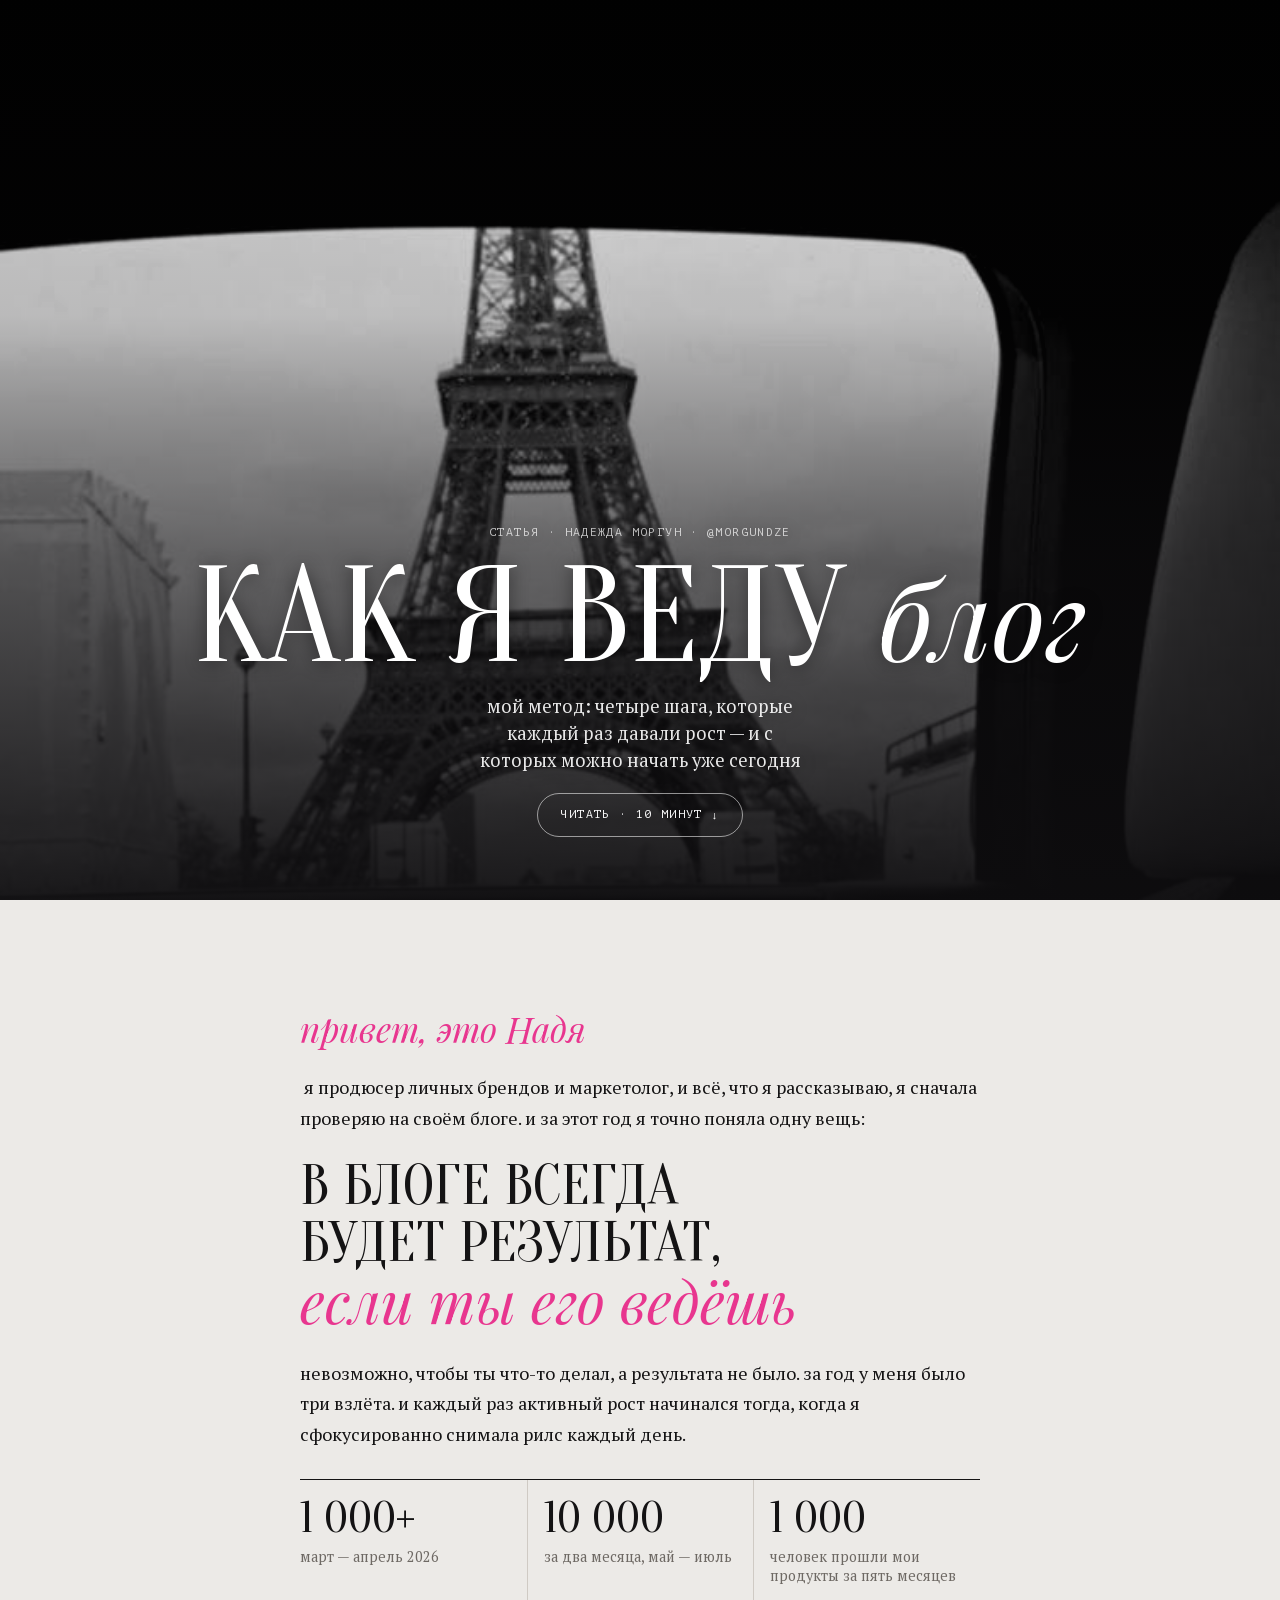
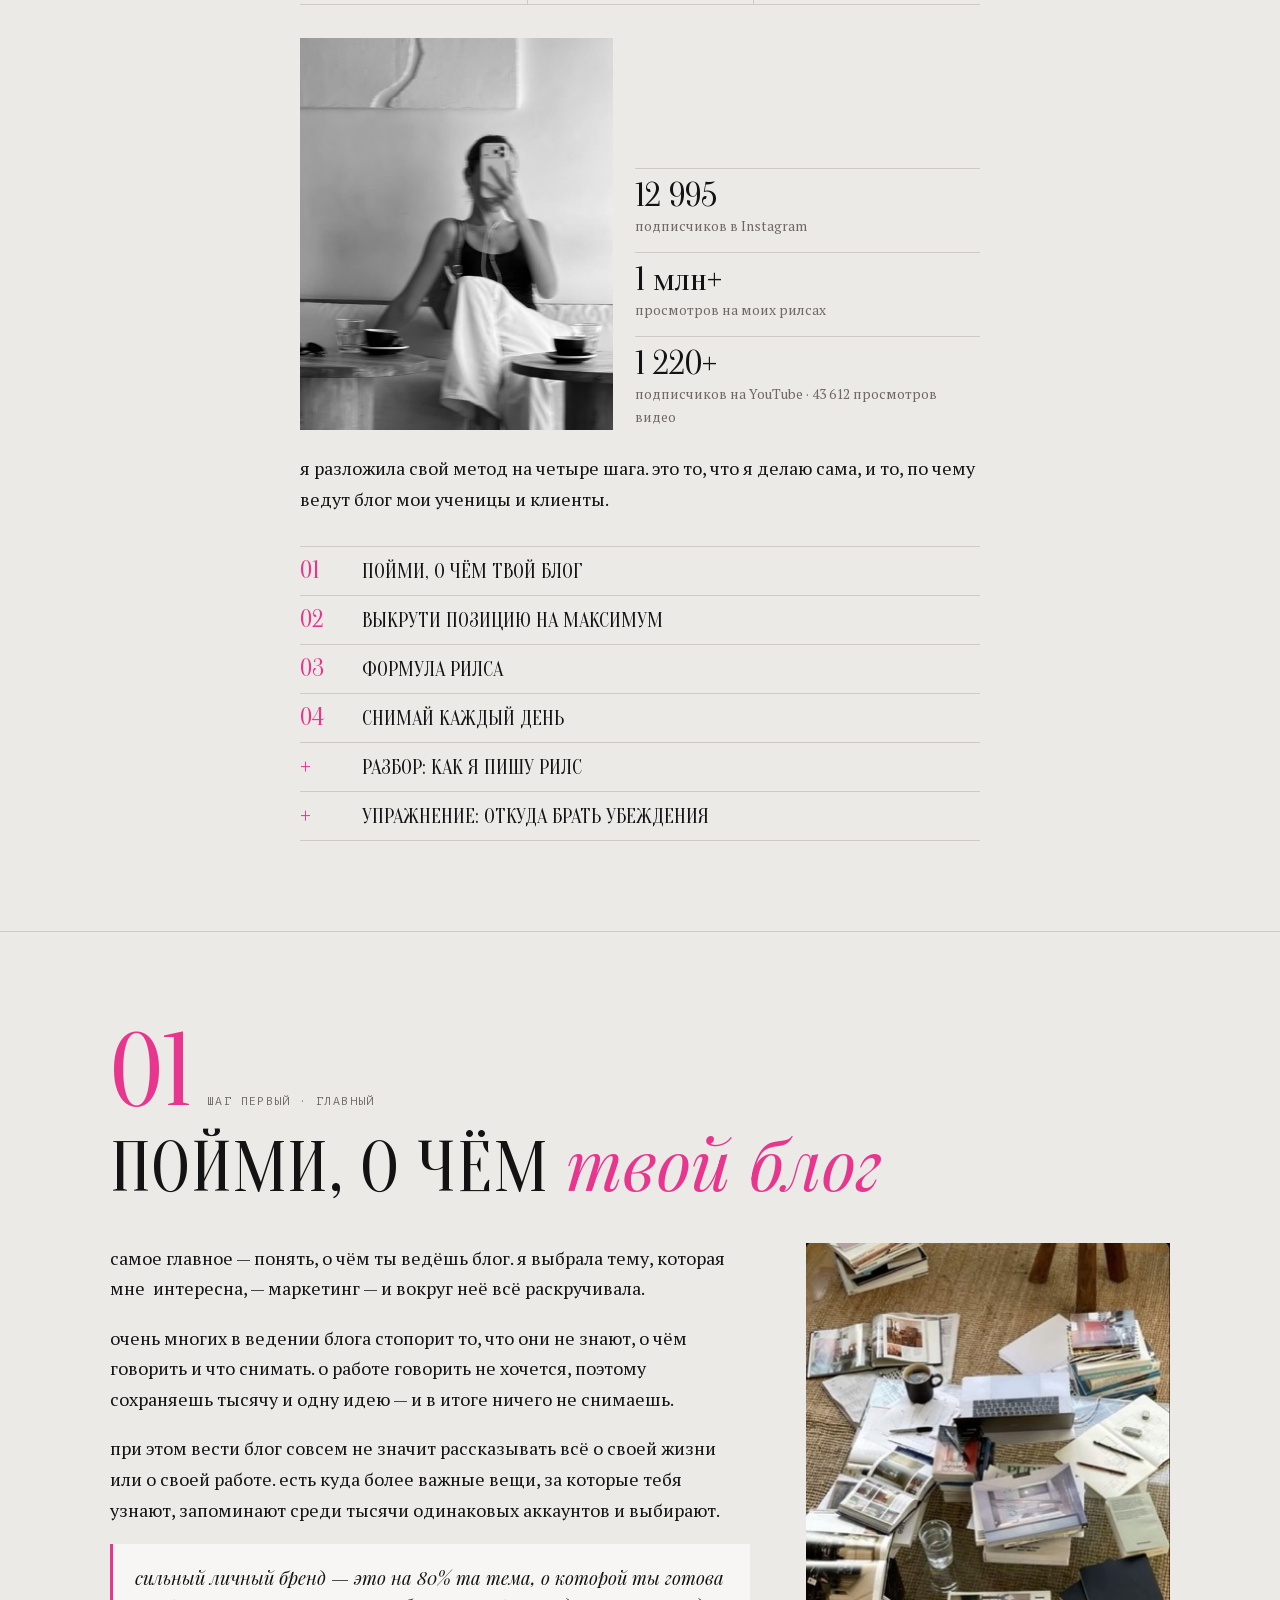
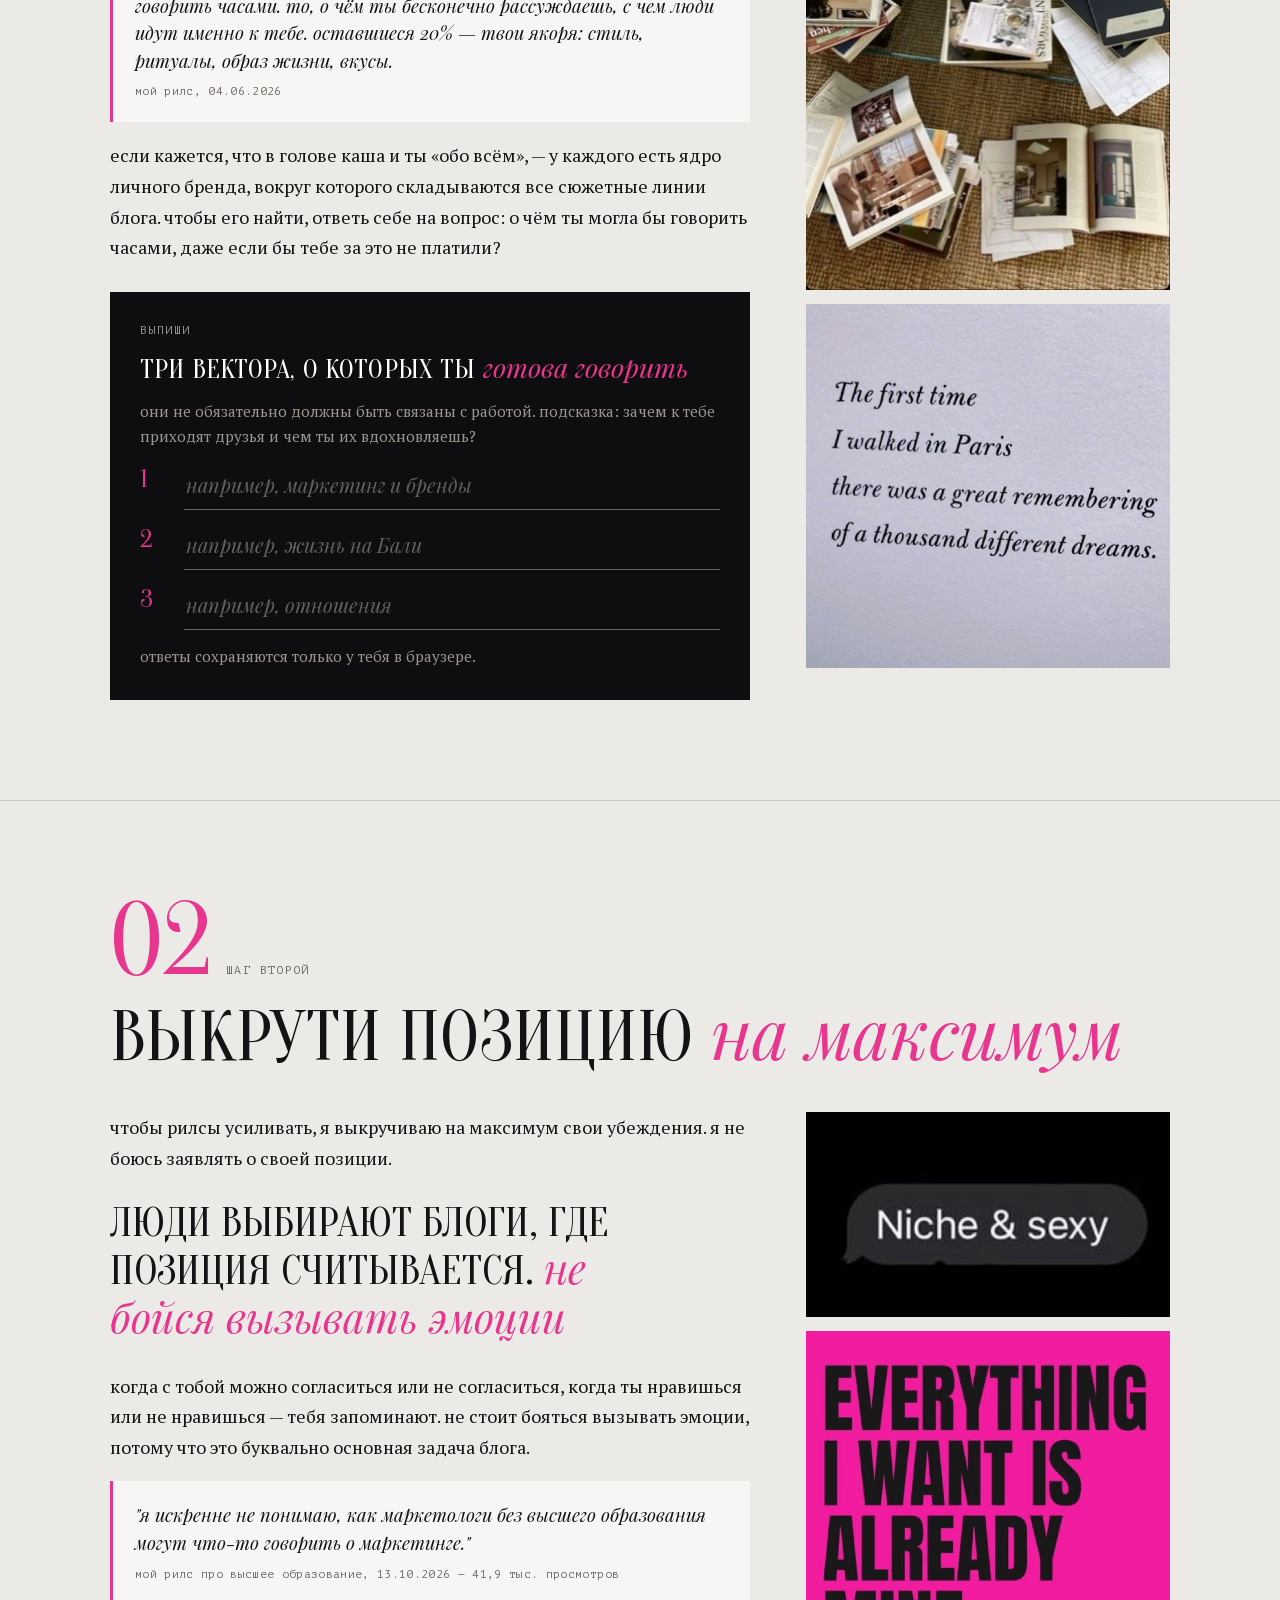
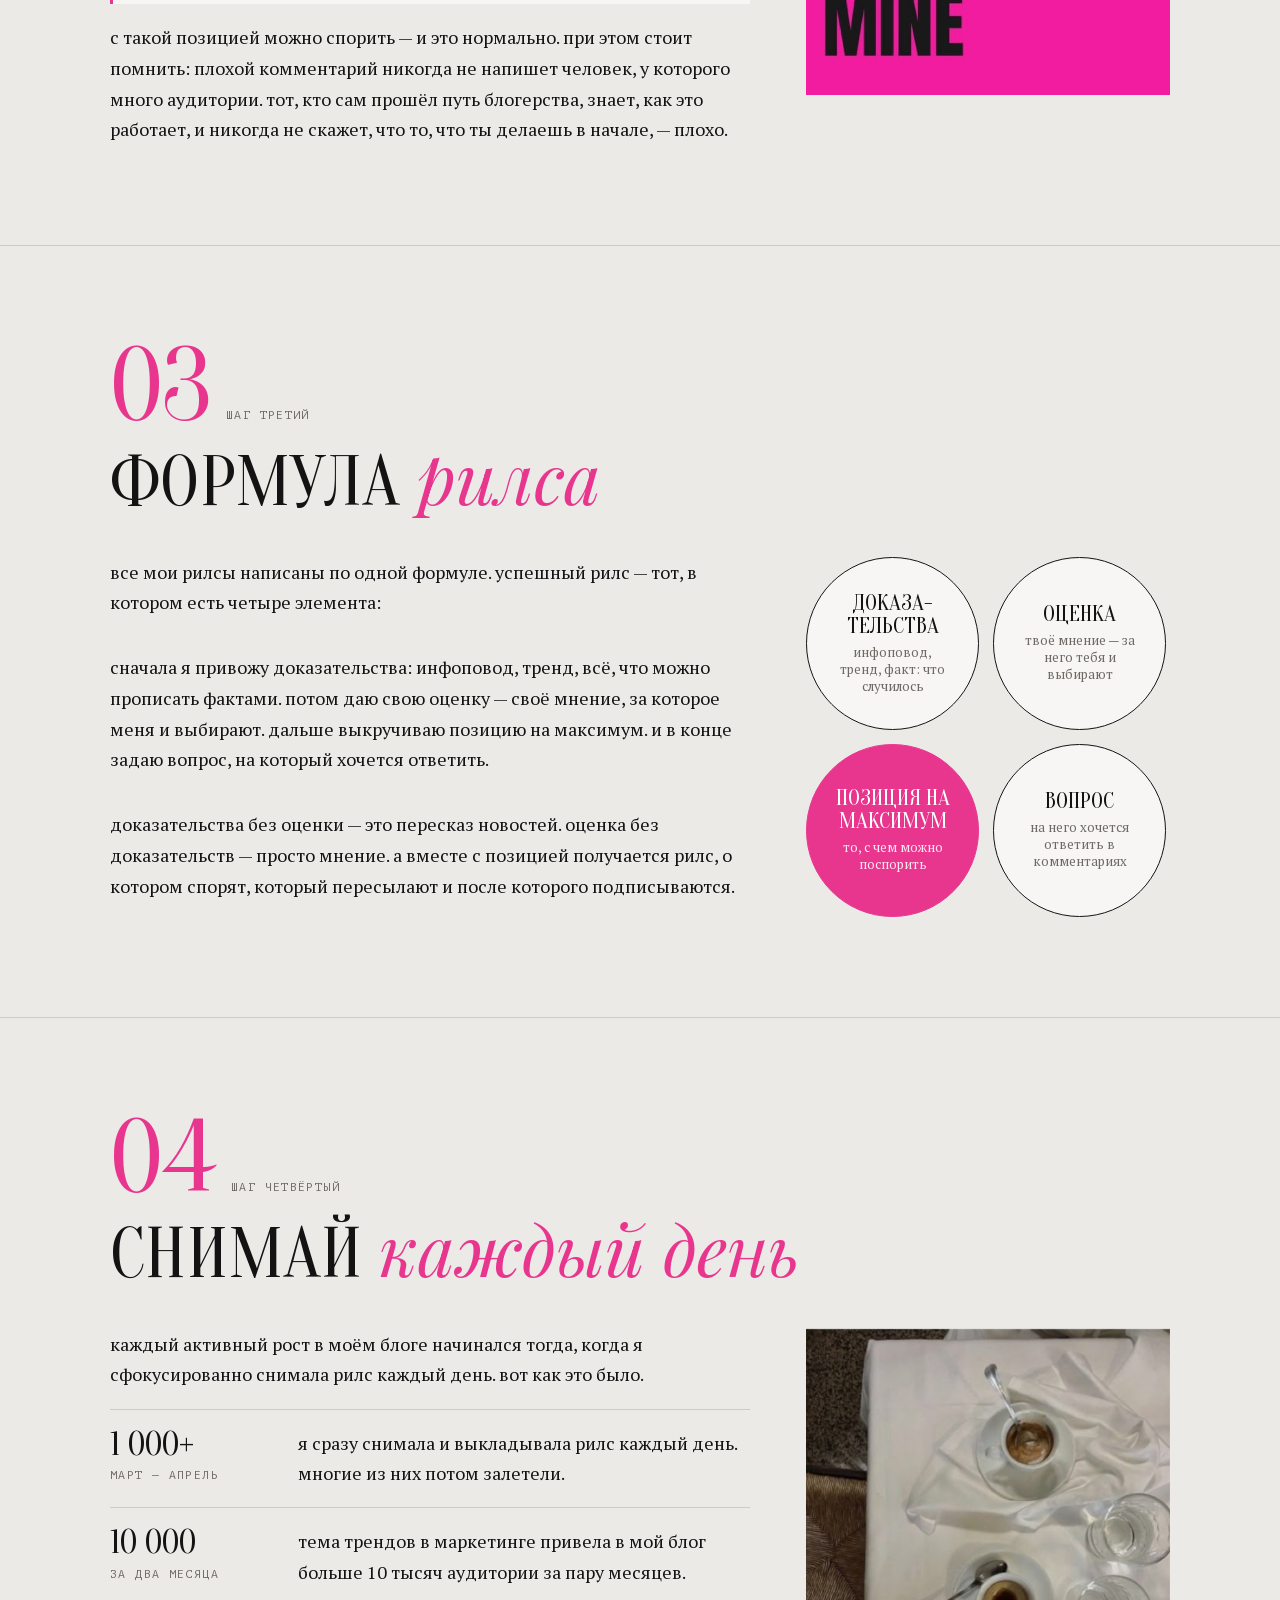
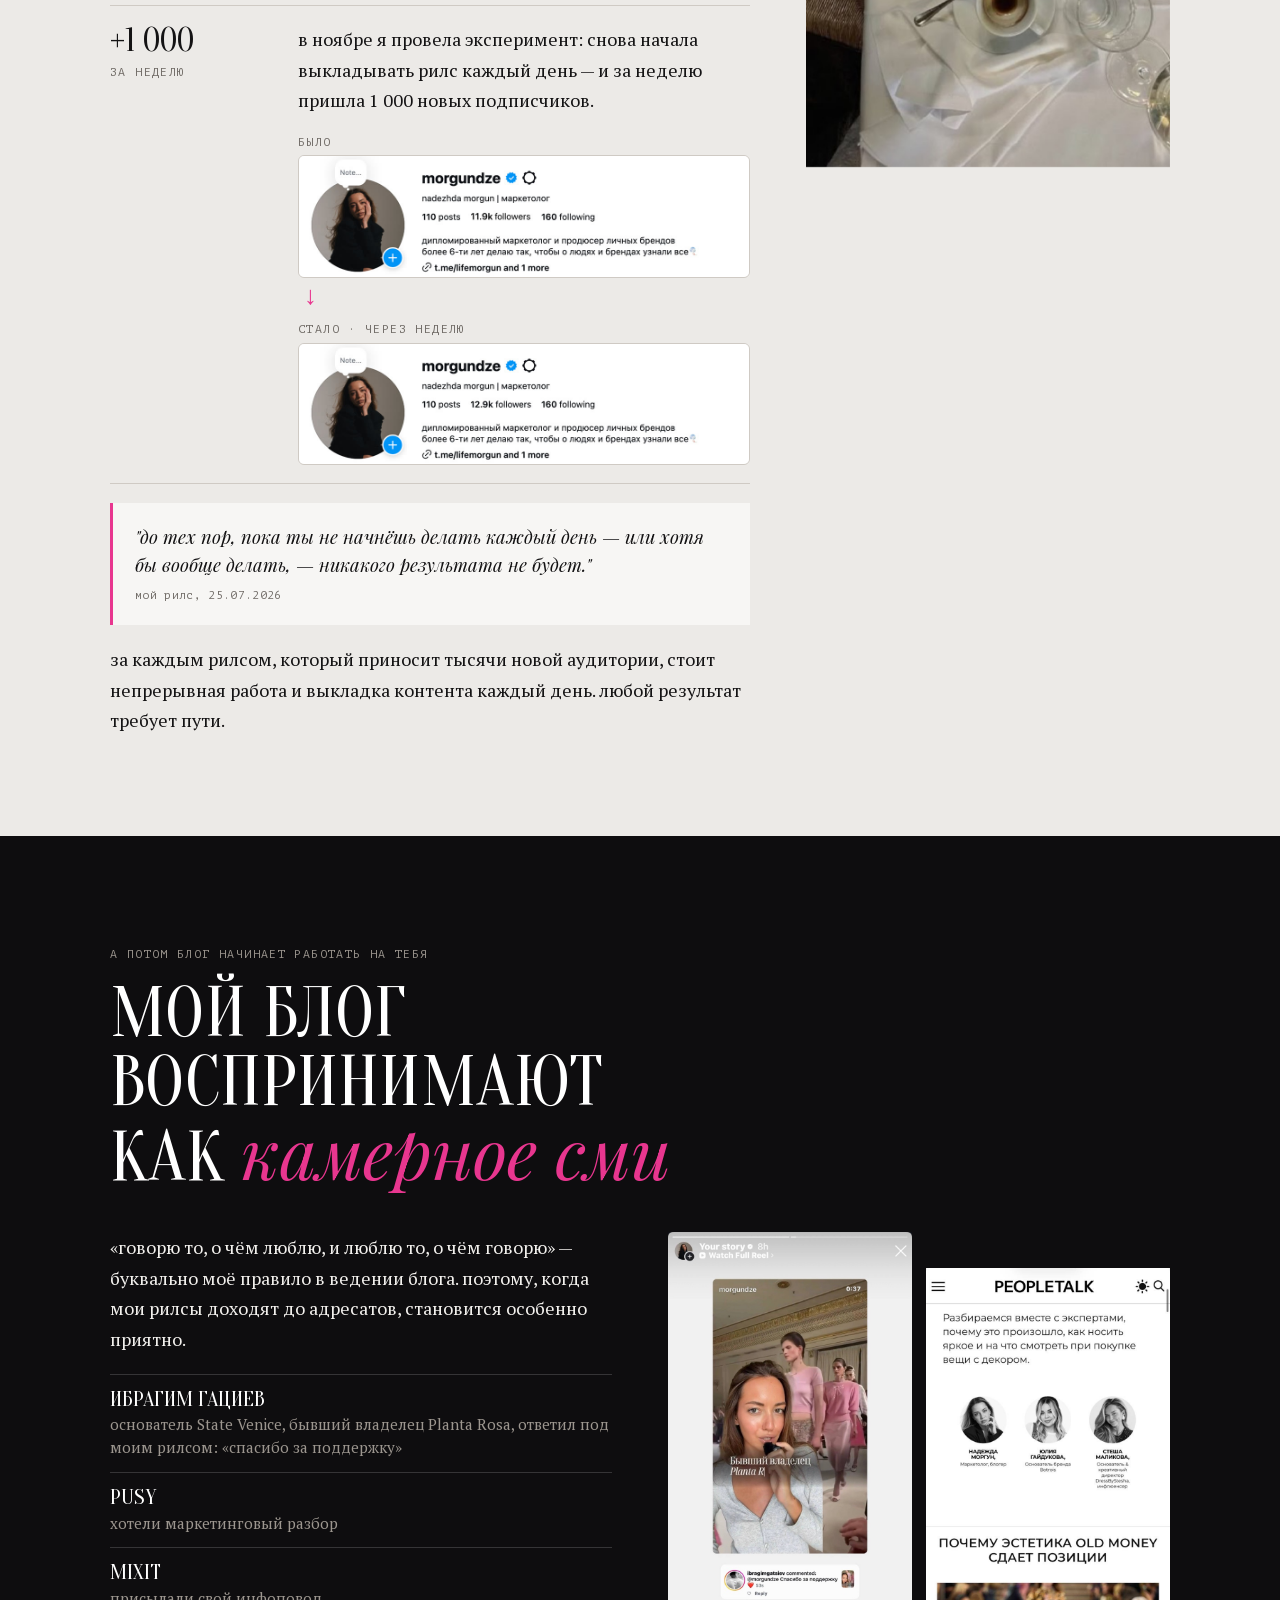
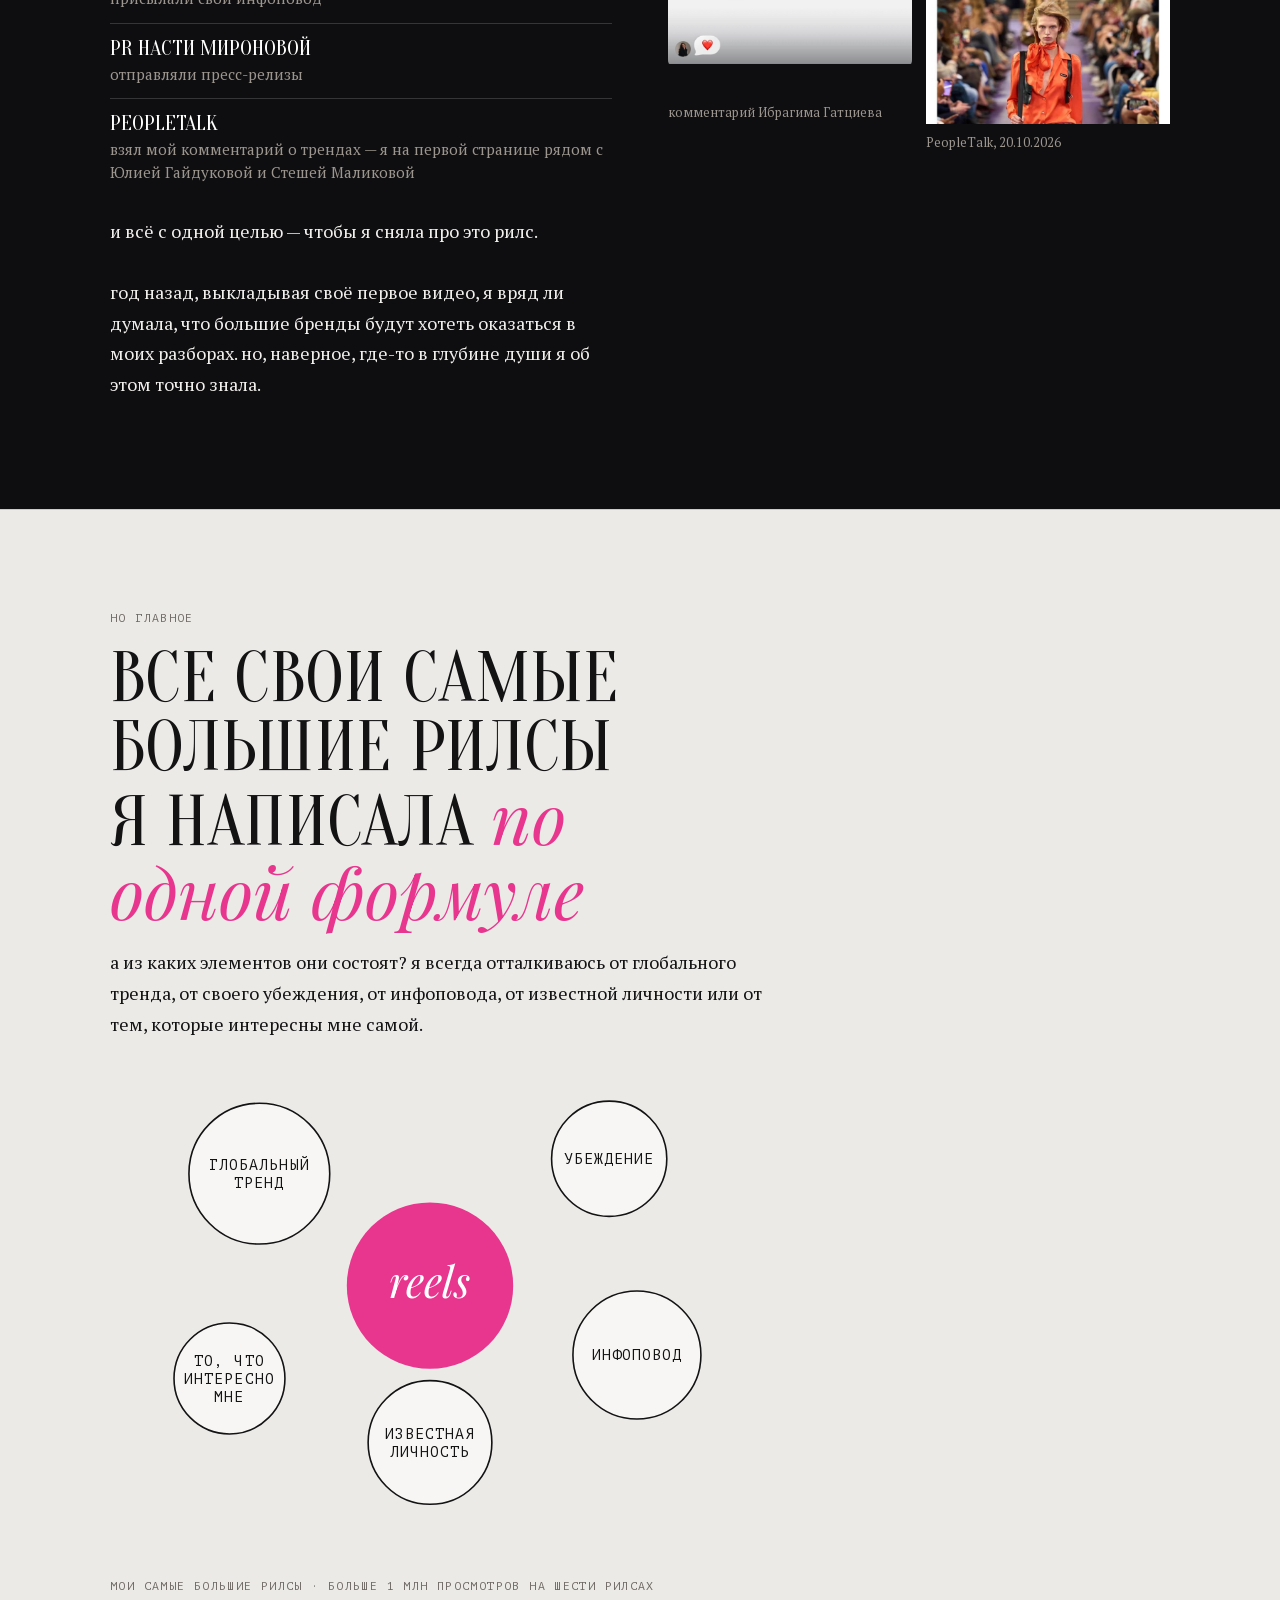
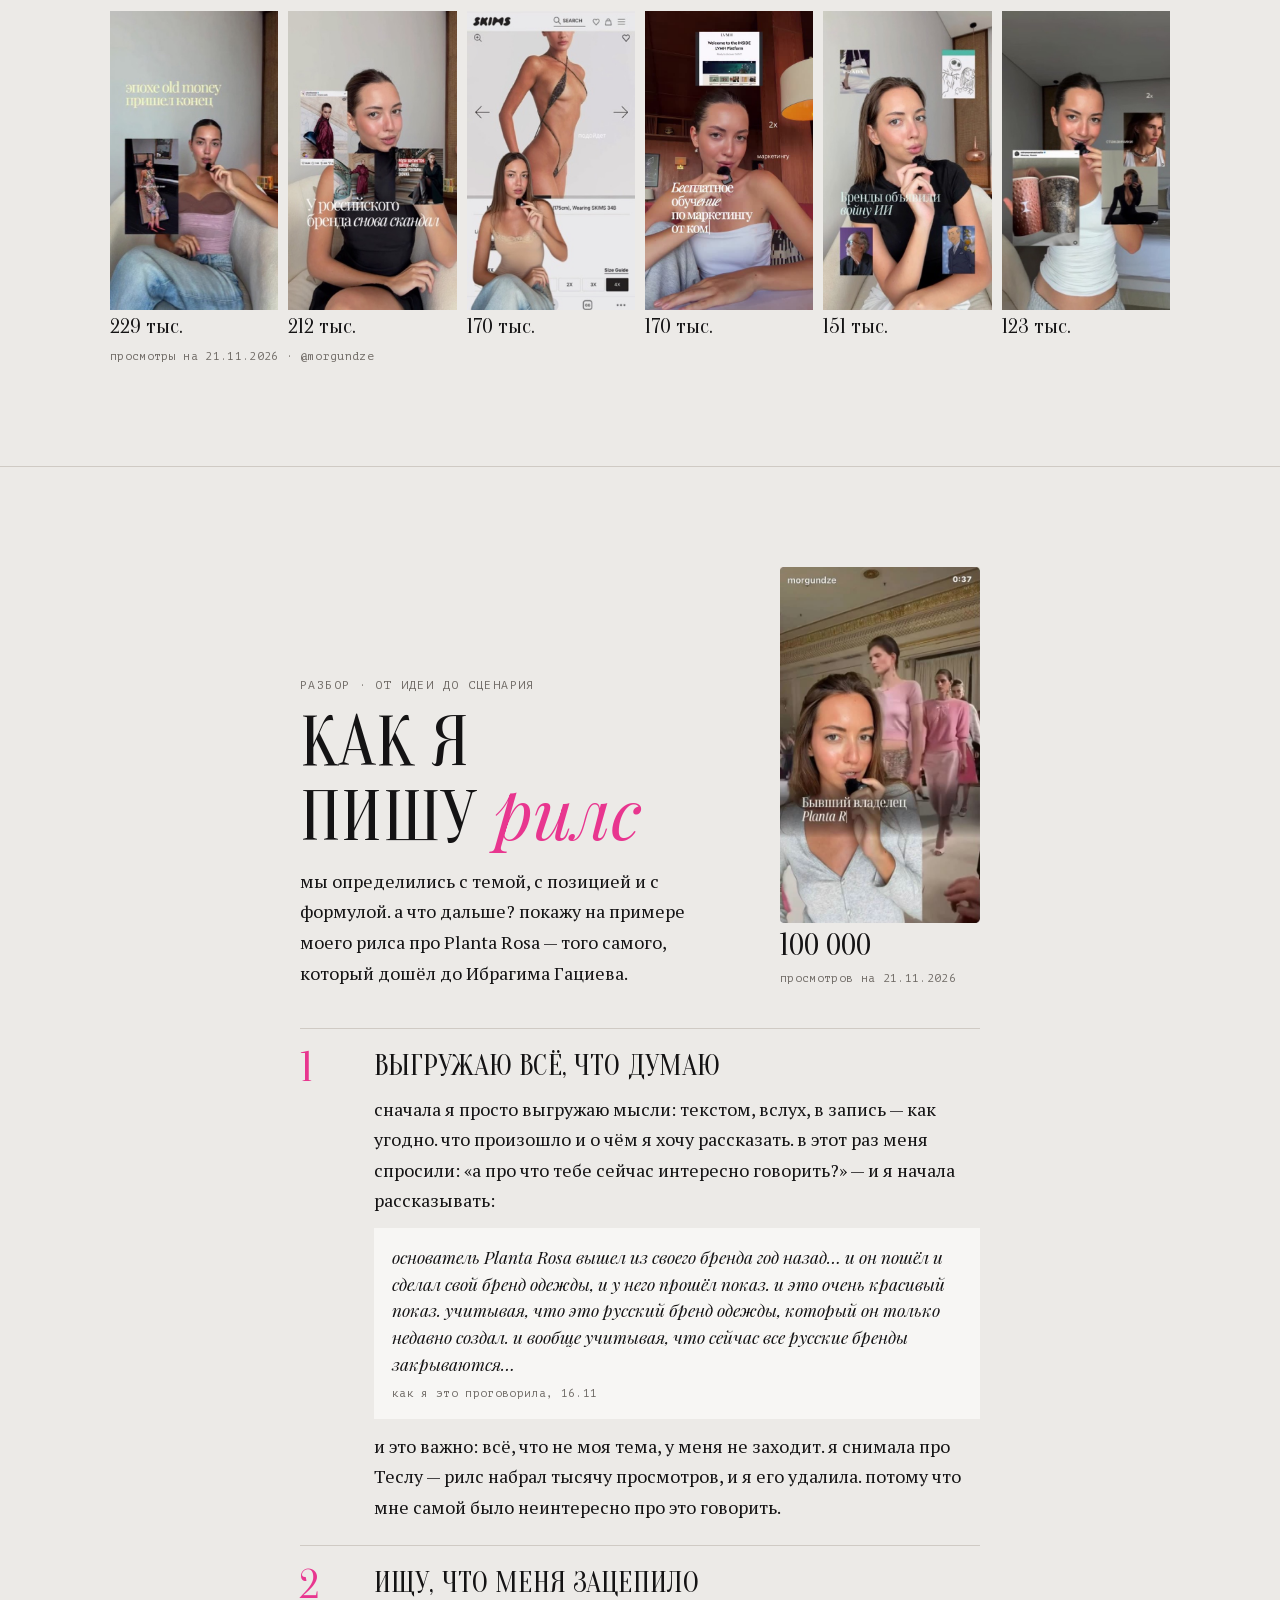
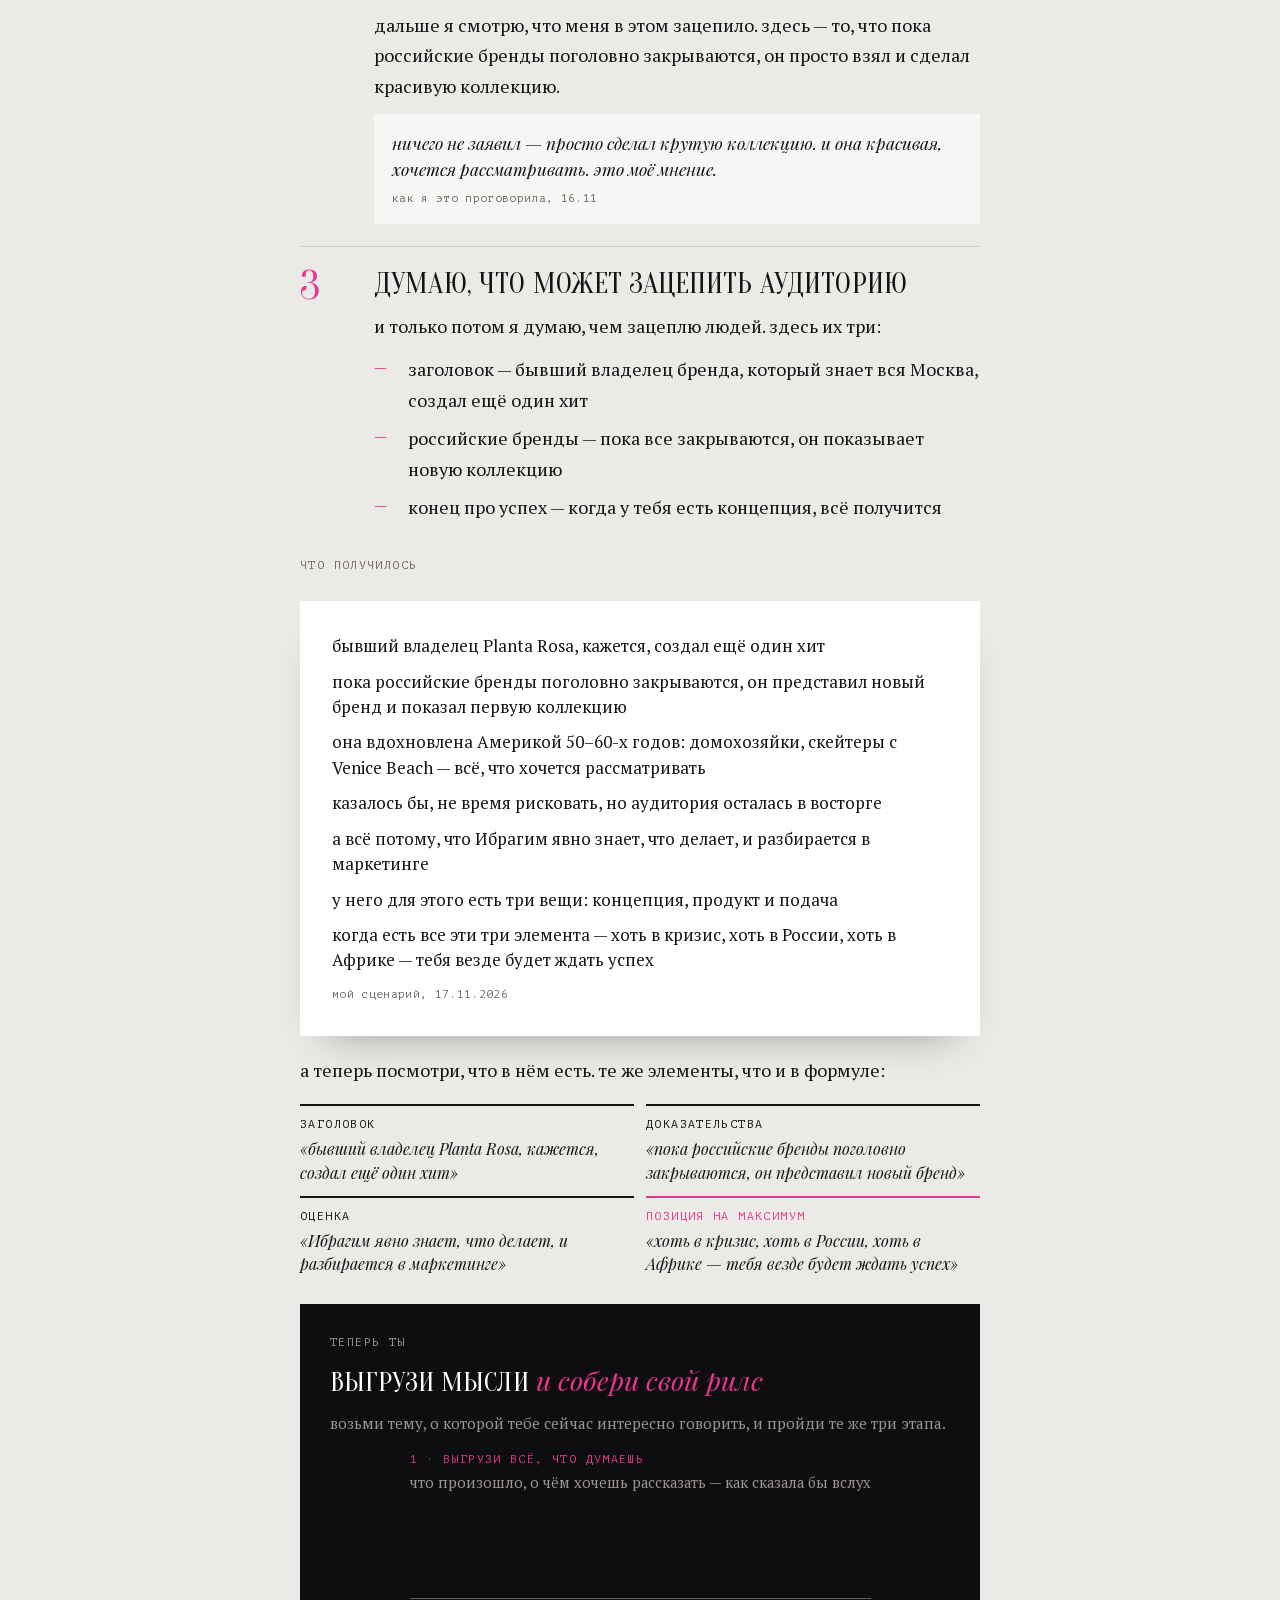
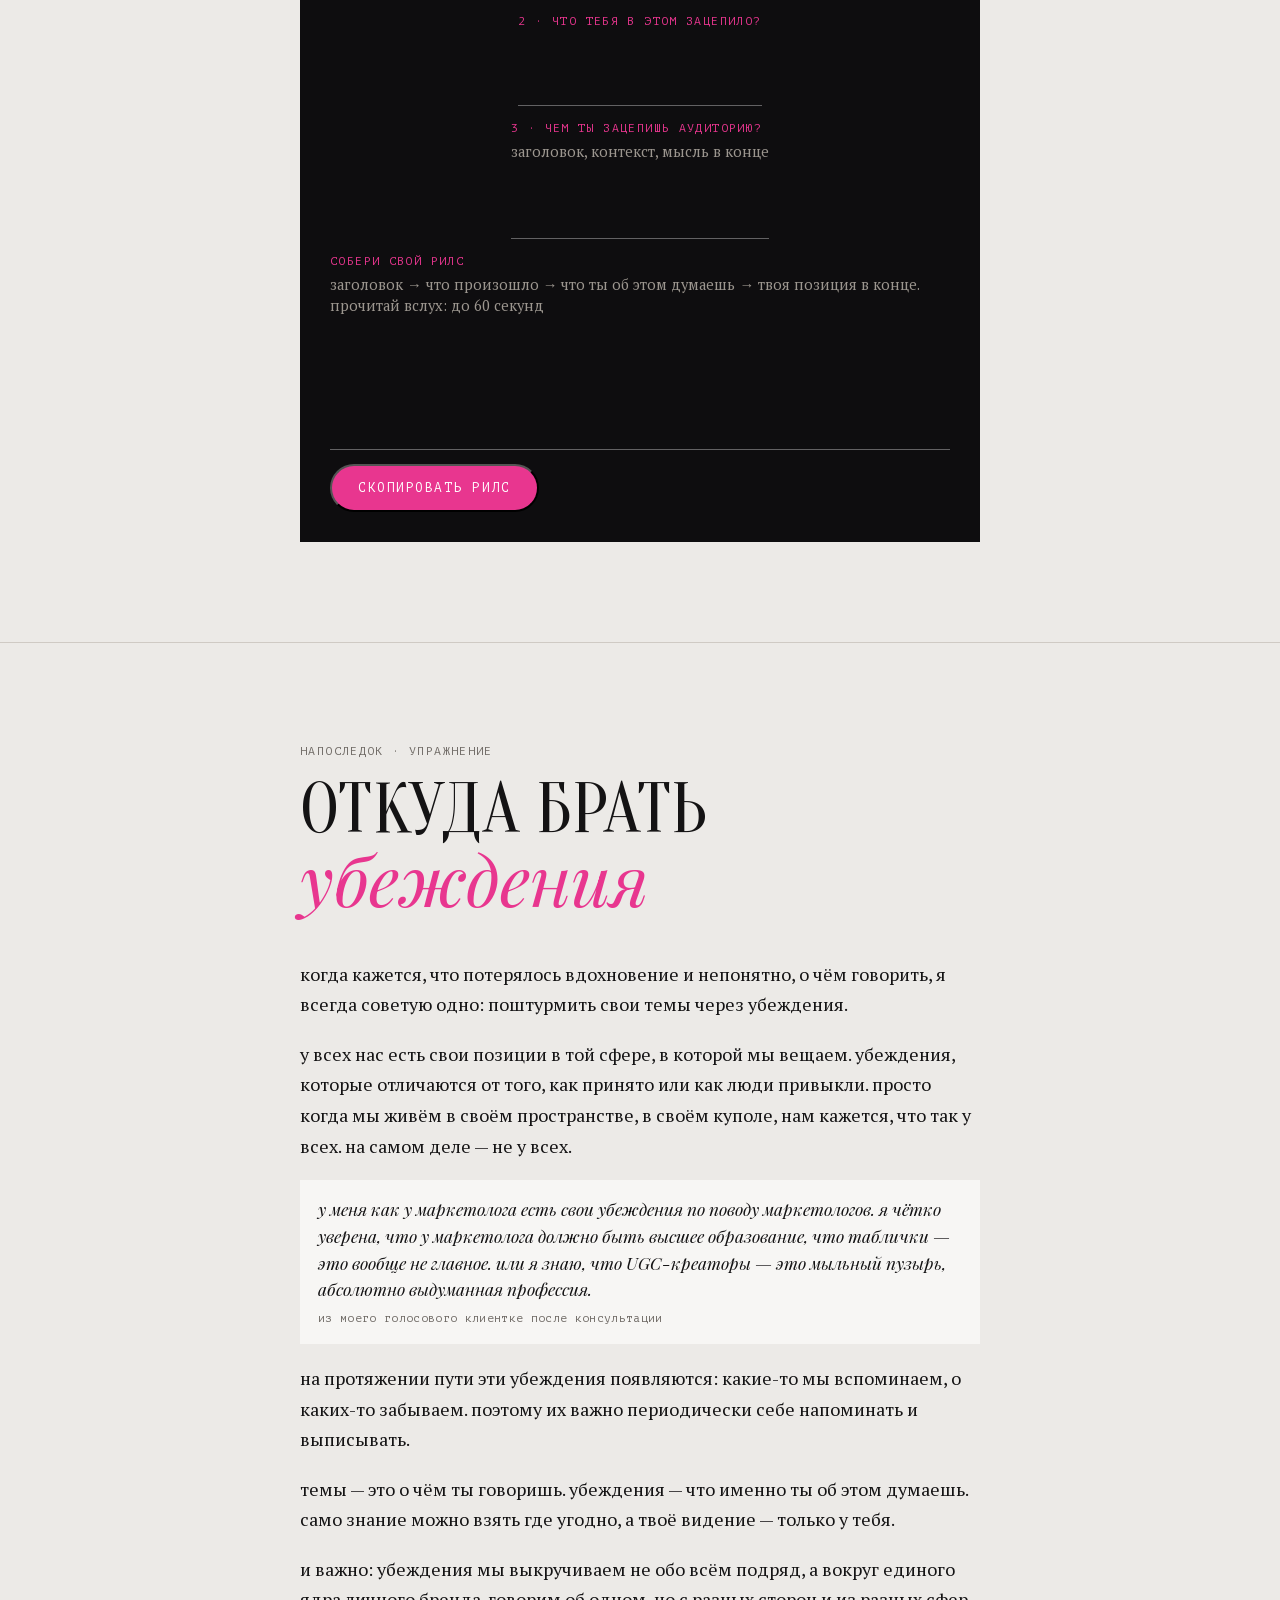
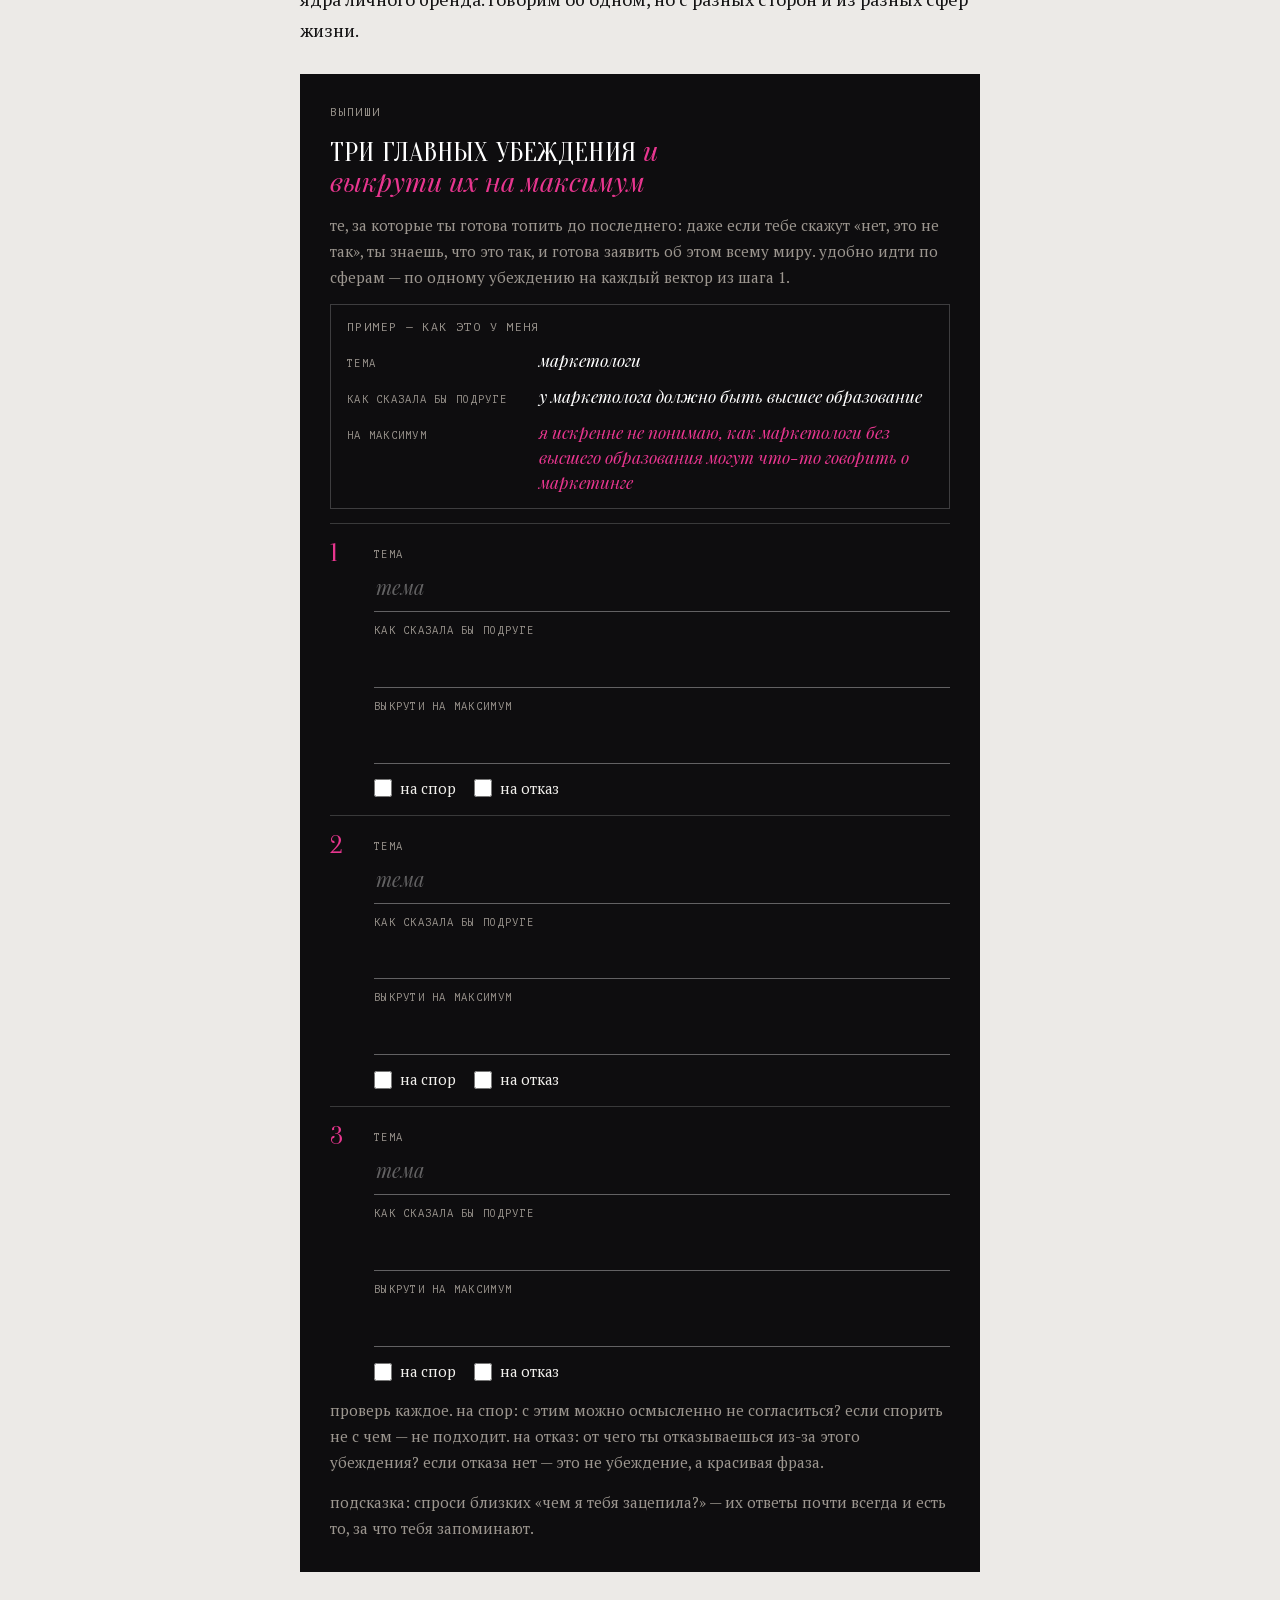
==== blog/index.html @ 09f0698d "Статья «как я веду блог» → /blog" ====
<!doctype html>
<html lang="ru">
<head>
<meta charset="utf-8">
<meta name="viewport" content="width=device-width, initial-scale=1, viewport-fit=cover">
<title>Как я веду блог — Надежда Моргун</title>
<meta name="description" content="Мой метод ведения блога: четыре шага, которые каждый раз давали рост, — и упражнения, с которых можно начать уже сегодня.">
<meta property="og:type" content="article">
<meta property="og:title" content="Как я веду блог">
<meta property="og:description" content="Мой метод: четыре шага, которые каждый раз давали рост. Надежда Моргун, @morgundze">
<meta property="og:url" content="https://morgundze.github.io/blog/">
<meta property="og:image" content="https://morgundze.github.io/blog/img/og.jpg">
<meta name="twitter:card" content="summary_large_image">
<link rel="icon" href="img/icon.png">
<link rel="stylesheet" href="fonts/fonts.css">
<style>
html, body { margin: 0; }
img { max-width: 100%; }
[hidden] { display: none !important; }
:root { padding-top: env(safe-area-inset-top, 0px); padding-bottom: env(safe-area-inset-bottom, 0px); }
/* layout: журнальная статья. обложка на весь экран (ч/б Париж), дальше одна колонка текста на сером, чёрные полосы для пауз; розовый — только акцент (курсивные слова, номера, кружочки) */
:root {
  color-scheme: light;
  --grey: #ECEAE7;
  --grey-2: #E1DEDA;
  --card: #F7F6F4;
  --ink: #141314;
  --soft: #6E6964;
  --line: #CFCAC4;
  --black: #0E0D0F;
  --on-black: #F2F0ED;
  --on-black-soft: #9C968F;
  --pink: #E8368F;
  --pink-soft: #F7D3E5;
  --highlight: #FFE58A;
  --f-display: 'Oranienbaum', 'Didot', 'Bodoni 72', Georgia, serif;
  --f-italic: 'Playfair Display', Georgia, serif;
  --f-body: 'PT Serif', Georgia, serif;
  --f-mono: 'PT Mono', 'Courier New', monospace;
}
* { box-sizing: border-box; }
body { background: var(--grey); color: var(--ink); font-family: var(--f-body); font-size: 18px; line-height: 1.7; -webkit-font-smoothing: antialiased; }
.wrap { padding-left: max(16px, env(safe-area-inset-left, 0px)); padding-right: max(16px, env(safe-area-inset-right, 0px)); }
.col { max-width: 680px; margin: 0 auto; }
.wide { max-width: 1060px; margin: 0 auto; }
p { margin: 0; }
.text { display: grid; gap: 1.05em; }
.mono { font-family: var(--f-mono); font-size: 0.72rem; letter-spacing: 0.12em; text-transform: uppercase; color: var(--soft); line-height: 1.5; }
.src { font-family: var(--f-mono); font-size: 0.7rem; letter-spacing: 0.03em; color: var(--soft); }
h1, h2, h3 { font-family: var(--f-display); font-weight: 400; text-transform: uppercase; letter-spacing: 0.005em; line-height: 0.98; margin: 0; text-wrap: balance; }
h1 i, h2 i, h3 i, .it { font-family: var(--f-italic); font-style: italic; text-transform: none; font-weight: 500; letter-spacing: 0; color: var(--pink); }
h2 { font-size: clamp(2.4rem, 7.4vw, 4.4rem); }
h3 { font-size: clamp(1.35rem, 3vw, 1.7rem); line-height: 1.05; }
.todo { background: var(--highlight); color: var(--ink); padding: 0 4px; border-radius: 3px; font-family: var(--f-mono); font-size: 0.7em; letter-spacing: 0.02em; text-transform: none; }

/* обложка на весь экран */
.cover { position: relative; min-height: 100svh; display: grid; align-items: end; background: var(--black); color: #fff; overflow: hidden; }
.cover img { position: absolute; inset: 0; width: 100%; height: 100%; object-fit: cover; object-position: center 26%; filter: grayscale(1) contrast(1.06); }
.cover::after { content: ""; position: absolute; inset: 0; background: linear-gradient(to bottom, rgba(14,13,15,.08) 0%, rgba(14,13,15,.2) 35%, rgba(14,13,15,.62) 62%, rgba(14,13,15,.94) 100%); }
.cover h1, .cover .sub, .cover .mono { text-shadow: 0 2px 18px rgba(0,0,0,.45); }
.cover-text { position: relative; z-index: 1; text-align: center; display: grid; gap: 14px; justify-items: center; padding-block: 0 calc(clamp(32px, 7vh, 72px) + env(safe-area-inset-bottom, 0px)); }
.cover .mono { color: rgba(255,255,255,.72); }
.cover h1 { font-size: clamp(3.6rem, 13vw, 8.6rem); line-height: 0.9; color: #fff; }
.cover h1 i { font-size: 0.8em; color: #fff; }
.cover .sub { max-width: 34ch; font-size: clamp(1rem, 2vw, 1.15rem); line-height: 1.45; color: rgba(255,255,255,.9); }
.start { margin-top: 6px; color: #fff; text-decoration: none; border: 1px solid rgba(255,255,255,.55); padding: 11px 22px; border-radius: 999px; font-family: var(--f-mono); font-size: 0.72rem; letter-spacing: 0.12em; text-transform: uppercase; }
.start:hover, .start:focus-visible { background: #fff; color: var(--black); outline: none; }

/* вступление */
.intro { padding-block: clamp(60px, 10vw, 110px) clamp(50px, 8vw, 90px); }
.hello { font-family: var(--f-italic); font-style: italic; font-weight: 500; font-size: clamp(1.7rem, 4vw, 2.2rem); color: var(--pink); line-height: 1.1; }
.thesis { font-family: var(--f-display); text-transform: uppercase; font-size: clamp(2.1rem, 6vw, 3.6rem); line-height: 1.0; text-wrap: balance; }
.thesis .it { color: var(--pink); }
.flights { display: grid; grid-template-columns: repeat(3, 1fr); border-top: 1px solid var(--ink); border-bottom: 1px solid var(--line); margin-top: 6px; }
.flights div { padding: 16px 14px 18px 0; display: grid; gap: 6px; align-content: start; }
.flights div + div { padding-left: 16px; border-left: 1px solid var(--line); }
.flights b { font-family: var(--f-display); font-weight: 400; font-size: clamp(1.9rem, 5vw, 2.8rem); line-height: 1; font-variant-numeric: tabular-nums; }
.flights span { font-size: 0.9rem; color: var(--soft); line-height: 1.35; }
.me { display: grid; grid-template-columns: 1fr 1.1fr; gap: 22px; align-items: end; margin-top: 10px; }
.me img { width: 100%; aspect-ratio: 4/5; object-fit: cover; object-position: center 30%; display: block; filter: grayscale(1); }
.nums { display: grid; gap: 14px; }
.nums div { display: grid; gap: 2px; border-top: 1px solid var(--line); padding-top: 10px; }
.nums b { font-family: var(--f-display); font-weight: 400; font-size: 2.1rem; line-height: 1; }
.nums span { font-size: 0.86rem; color: var(--soft); }
.contents { display: grid; gap: 0; margin-top: 8px; }
.contents a { display: grid; grid-template-columns: 52px 1fr; gap: 10px; align-items: baseline; text-decoration: none; color: inherit; border-top: 1px solid var(--line); padding-block: 12px; }
.contents a:last-child { border-bottom: 1px solid var(--line); }
.contents b { font-family: var(--f-display); font-weight: 400; color: var(--pink); font-size: 1.5rem; line-height: 1; }
.contents span { font-family: var(--f-display); text-transform: uppercase; font-size: 1.25rem; line-height: 1.1; }
.contents a:hover span, .contents a:focus-visible span { color: var(--pink); }
.contents a:focus-visible { outline: 2px solid var(--pink); outline-offset: 2px; }

/* шаги */
.step { padding-block: clamp(60px, 9vw, 100px); border-top: 1px solid var(--line); }
.step-head { display: grid; gap: 14px; margin-bottom: clamp(26px, 4vw, 40px); }
.step-no { display: flex; align-items: baseline; gap: 14px; }
.step-no b { font-family: var(--f-display); font-weight: 400; font-size: clamp(4rem, 11vw, 6.4rem); line-height: 0.8; color: var(--pink); }
.quote { background: var(--card); border-left: 3px solid var(--pink); padding: 20px 22px; display: grid; gap: 8px; }
.quote p:first-child { font-family: var(--f-italic); font-style: italic; font-size: 1.15rem; line-height: 1.5; }
.pull { font-family: var(--f-display); text-transform: uppercase; font-size: clamp(1.7rem, 4.6vw, 2.6rem); line-height: 1.04; text-wrap: balance; padding-block: 10px; }
.pull .it { color: var(--pink); }
.pair { display: grid; grid-template-columns: 1fr 1fr; gap: 14px; margin-block: 8px; align-items: center; }
.pair img { width: 100%; height: auto; display: block; }
.pair.single { grid-template-columns: 1fr; max-width: 420px; }
.pair.single img { aspect-ratio: auto; height: auto; }

/* выпиши */
.write { background: var(--black); color: var(--on-black); padding: clamp(20px, 4vw, 30px); display: grid; gap: 14px; margin-top: 10px; }
.write .mono { color: var(--on-black-soft); }
.write h3 { color: #fff; }
.write h3 i { color: var(--pink); }
.write .hint { color: var(--on-black-soft); font-size: 0.95rem; }
.field { display: grid; grid-template-columns: 34px 1fr; gap: 10px; align-items: start; }
.field label { font-family: var(--f-display); font-size: 1.6rem; line-height: 1.2; color: var(--pink); }
textarea {
  width: 100%; resize: none; overflow: hidden; display: block; border: 0; border-bottom: 1px solid rgba(255,255,255,.35);
  background: transparent; color: #fff; font-family: var(--f-italic); font-style: italic; font-size: 1.25rem; line-height: 1.45;
  padding: 6px 2px 8px; min-height: 46px;
}
textarea::placeholder { color: rgba(255,255,255,.35); }
textarea:focus-visible { outline: none; border-bottom-color: var(--pink); }

/* формула — кружочки */
.circles { display: grid; grid-template-columns: repeat(4, 1fr); gap: 14px; margin-block: 10px; }
.circle { aspect-ratio: 1; border-radius: 50%; border: 1.5px solid var(--ink); display: grid; place-content: center; text-align: center; padding: 14%; gap: 6px; background: var(--card); }
.circle b { font-family: var(--f-display); font-weight: 400; text-transform: uppercase; font-size: clamp(1.05rem, 2.2vw, 1.4rem); line-height: 1.02; }
.circle span { font-size: 0.82rem; line-height: 1.3; color: var(--soft); }
.circle.hot { background: var(--pink); border-color: var(--pink); color: #fff; }
.circle.hot span { color: rgba(255,255,255,.88); }
.plus { font-family: var(--f-display); font-size: 1.6rem; color: var(--soft); }

/* каждый день */
.flight-list { display: grid; gap: 0; }
.flight-list > div { display: grid; grid-template-columns: 170px 1fr; gap: 18px; padding-block: 18px; border-top: 1px solid var(--line); }
.flight-list > div:last-child { border-bottom: 1px solid var(--line); }
.flight-list b { font-family: var(--f-display); font-weight: 400; font-size: 2.1rem; line-height: 1; display: block; }
.flight-list .mono { margin-top: 6px; display: block; }
.ba { display: grid; grid-template-columns: 1fr; gap: 6px; margin-top: 12px; max-width: 520px; }
.ba .arr { font-family: var(--f-display); font-size: 1.6rem; line-height: 1; color: var(--pink); padding-left: 6px; }
.prof { margin: 0; display: grid; gap: 4px; }
.prof img { width: 100%; display: block; border: 1px solid var(--line); border-radius: 6px; }
.slot { border: 1.5px dashed var(--line); background: var(--card); aspect-ratio: 9/13; display: grid; place-content: center; text-align: center; gap: 6px; padding: 10px; }
.slot b { font-family: var(--f-display); font-weight: 400; font-size: 1.7rem; line-height: 1; }
.slot .mono { font-size: 0.58rem; }

/* чёрная полоса: блог работает на тебя */
.black { background: var(--black); color: var(--on-black); padding-block: clamp(64px, 10vw, 110px); }
.black .mono, .black .src { color: var(--on-black-soft); }
.black h2 { color: #fff; }
.media-grid { display: grid; grid-template-columns: 1fr 1fr; gap: clamp(26px, 5vw, 56px); align-items: start; margin-top: clamp(26px, 4vw, 40px); }
.mlist { list-style: none; margin: 0; padding: 0; display: grid; }
.mlist li { padding-block: 13px; border-top: 1px solid rgba(255,255,255,.16); display: grid; gap: 2px; }
.mlist b { font-family: var(--f-display); font-weight: 400; font-size: 1.35rem; text-transform: uppercase; line-height: 1.1; color: #fff; }
.mlist span { color: var(--on-black-soft); font-size: 0.95rem; line-height: 1.5; }
.shots { display: grid; grid-template-columns: 1fr 1fr; gap: 14px; }
.shot { margin: 0; display: grid; gap: 8px; }
.shot img { width: 100%; display: block; }
.shot:nth-child(2) { margin-top: 36px; }
.shot figcaption { font-size: 0.8rem; color: var(--on-black-soft); }

/* элементы больших рилсов */
.elements { display: grid; grid-template-columns: repeat(5, 1fr); gap: 12px; margin-top: 10px; }
.el { display: grid; gap: 8px; align-content: start; }
.el .dot { aspect-ratio: 1; border-radius: 50%; overflow: hidden; background: var(--pink); display: grid; place-items: center; }
.el .dot img { width: 100%; height: 100%; object-fit: cover; filter: grayscale(1); }
.el .dot.empty { background: var(--pink); color: #fff; font-family: var(--f-italic); font-style: italic; font-size: 2.4rem; }
.el b { font-family: var(--f-display); font-weight: 400; text-transform: uppercase; font-size: 1.2rem; line-height: 1.05; }
.el span { font-size: 0.84rem; color: var(--soft); line-height: 1.35; }
.reels { display: grid; grid-template-columns: repeat(6, 1fr); gap: 10px; margin-top: 16px; }
.reel { display: grid; gap: 6px; color: inherit; text-decoration: none; min-width: 0; }
.reel img { width: 100%; aspect-ratio: 9/16; object-fit: cover; display: block; }
.reel b { font-family: var(--f-display); font-weight: 400; font-size: 1.3rem; line-height: 1; }
.reel:focus-visible { outline: 2px solid var(--pink); outline-offset: 3px; }

/* схема элементов: кружки вокруг reels */
.schema { max-width: 640px; margin-top: 6px; }
.schema svg { width: 100%; height: auto; display: block; }
.schema .schema-narrow { display: none; }

/* разбор: как я пишу рилс */
.how-top { display: grid; grid-template-columns: 1fr 200px; gap: clamp(24px, 4vw, 44px); align-items: end; margin-bottom: clamp(26px, 4vw, 40px); }
.how-top aside { display: grid; gap: 8px; }
.how-top aside img { width: 100%; aspect-ratio: 9/16; object-fit: cover; display: block; }
.how-top aside b { font-family: var(--f-display); font-weight: 400; font-size: 1.9rem; line-height: 1; }
.phase { display: grid; grid-template-columns: 60px 1fr; gap: 14px; padding-block: 22px; border-top: 1px solid var(--line); }
.phase .n { font-family: var(--f-display); font-size: 2.6rem; line-height: 0.85; color: var(--pink); }
.phase .body { display: grid; gap: 12px; min-width: 0; }
.phase h3 { font-size: clamp(1.4rem, 3.2vw, 1.8rem); }
.voice { background: var(--card); padding: 16px 18px; display: grid; gap: 6px; }
.voice p:first-child { font-family: var(--f-italic); font-style: italic; font-size: 1.08rem; line-height: 1.55; }
.hooks { list-style: none; margin: 0; padding: 0; display: grid; gap: 8px; }
.hooks li { display: grid; grid-template-columns: 26px 1fr; gap: 8px; }
.hooks li::before { content: "—"; color: var(--pink); font-family: var(--f-display); font-size: 1.3rem; line-height: 1.3; }
.script-card { background: #fff; padding: clamp(20px, 4vw, 32px); display: grid; gap: 12px; box-shadow: 0 22px 40px -28px rgba(14,13,15,.45); margin-top: 8px; }
.script-card .lines { display: grid; gap: 10px; }
.script-card .lines p { font-size: 1.06rem; line-height: 1.5; }
.pulled { list-style: none; margin: 0; padding: 0; display: grid; grid-template-columns: 1fr 1fr; gap: 12px; }
.pulled li { border-top: 2px solid var(--ink); padding-top: 10px; display: grid; gap: 4px; }
.pulled li.hot { border-top-color: var(--pink); }
.pulled .mono { color: var(--ink); }
.pulled li.hot .mono { color: var(--pink); }
.pulled p { font-family: var(--f-italic); font-style: italic; font-size: 1rem; line-height: 1.45; }
.field.wide { grid-template-columns: 1fr; gap: 4px; }
.field.wide label { font-family: var(--f-mono); font-size: 0.72rem; letter-spacing: 0.12em; text-transform: uppercase; color: var(--pink); line-height: 1.5; }
.field.wide .what { color: var(--on-black-soft); font-size: 0.92rem; line-height: 1.45; }
.write .row { display: flex; flex-wrap: wrap; gap: 14px; align-items: center; }
.write .status { font-family: var(--f-mono); font-size: 0.74rem; color: var(--pink); }

/* убеждения (шаг 2) */
.sub-h { font-size: clamp(1.7rem, 4.4vw, 2.4rem); margin-top: 22px; }
.write .ex { border: 1px solid rgba(255,255,255,.2); padding: 14px 16px; display: grid; gap: 10px; }
.write .ex .r { display: grid; grid-template-columns: 180px 1fr; gap: 12px; align-items: baseline; }
.write .ex .r p:first-child { font-family: var(--f-mono); font-size: 0.66rem; letter-spacing: 0.12em; text-transform: uppercase; color: var(--on-black-soft); }
.write .ex .r p:last-child { font-family: var(--f-italic); font-style: italic; color: #fff; font-size: 1.08rem; line-height: 1.45; }
.write .ex .r.max p:last-child { color: var(--pink); }
.belief { display: grid; grid-template-columns: 34px 1fr; gap: 10px; border-top: 1px solid rgba(255,255,255,.18); padding-top: 14px; }
.belief .bn { font-family: var(--f-display); font-size: 1.6rem; line-height: 1.2; color: var(--pink); }
.bfields { display: grid; gap: 2px; min-width: 0; }
.bfields .mini { font-family: var(--f-mono); font-size: 0.66rem; letter-spacing: 0.12em; text-transform: uppercase; color: var(--on-black-soft); margin-top: 8px; }
.bchecks { display: flex; flex-wrap: wrap; gap: 18px; margin-top: 10px; }
.bchecks label { display: inline-flex; gap: 8px; align-items: center; font-size: 0.92rem; color: var(--on-black); cursor: pointer; }
.bchecks input { width: 18px; height: 18px; accent-color: var(--pink); margin: 0; }

/* финал */
.final { padding-block: clamp(64px, 10vw, 110px) 0; border-top: 1px solid var(--line); }
.week { display: grid; grid-template-columns: repeat(3, 1fr); gap: 16px; margin-top: 8px; }
.week div { border-top: 2px solid var(--pink); padding-top: 12px; display: grid; gap: 4px; }
.week b { font-family: var(--f-display); font-weight: 400; font-size: 1.25rem; text-transform: uppercase; line-height: 1.05; }
.week span { font-size: 0.9rem; color: var(--soft); line-height: 1.45; }
.prac { background: var(--black); color: var(--on-black); margin-top: clamp(50px, 8vw, 80px); padding-block: clamp(50px, 8vw, 84px); }
.prac .mono { color: var(--on-black-soft); }
.prac h2 { color: #fff; font-size: clamp(2.6rem, 9vw, 5rem); }
.prac-grid { display: grid; gap: 30px; }
.pdays { display: grid; grid-template-columns: 1fr 1fr; gap: 26px; }
.pday { display: grid; gap: 8px; align-content: start; border-top: 1px solid rgba(255,255,255,.2); padding-top: 14px; }
.pday h3 { color: #fff; font-size: 1.45rem; }
.pday ul { margin: 0; padding-left: 1.1em; display: grid; gap: 5px; font-size: 0.96rem; color: var(--on-black); }
.ai { background: #1D1B1E; padding: clamp(18px, 3vw, 28px); display: grid; gap: 14px; border-left: 3px solid var(--pink); }
.ai-nums { display: grid; grid-template-columns: repeat(4, 1fr); gap: 14px; }
.ai-nums div { display: grid; gap: 4px; align-content: start; }
.ai-nums b { font-family: var(--f-display); font-weight: 400; font-size: clamp(1.8rem, 4vw, 2.5rem); line-height: 1; color: var(--pink); }
.ai-nums span { font-size: 0.86rem; line-height: 1.35; color: var(--on-black-soft); }
.cta { display: flex; flex-wrap: wrap; gap: 16px; align-items: center; }
.btn { display: inline-flex; align-items: center; justify-content: center; background: var(--pink); color: #fff; text-decoration: none; padding: 15px 26px; border-radius: 999px; font-family: var(--f-mono); font-size: 0.8rem; letter-spacing: 0.12em; text-transform: uppercase; }
.btn:focus-visible { outline: 3px solid #fff; outline-offset: 3px; }
.cta .link { color: var(--on-black); font-size: 0.95rem; }
footer { background: var(--black); color: var(--on-black-soft); padding-block: 0 calc(30px + env(safe-area-inset-bottom, 0px)); }
footer p { font-size: 0.86rem; border-top: 1px solid rgba(255,255,255,.12); padding-top: 22px; }

/* компьютер: картинки сбоку от текста (на телефоне — как было, в одну колонку) */
@media (min-width: 1000px) {
  #step1 > .col, #step2 > .col, #step3 > .col, #step4 > .col { max-width: 1060px; }
  #step1 .text, #step2 .text, #step3 .text, #step4 .text { display: grid; grid-template-columns: minmax(0, 640px) minmax(0, 1fr); column-gap: 56px; align-items: start; }
  #step1 .text > *, #step2 .text > *, #step3 .text > *, #step4 .text > * { grid-column: 1; }
  #step1 .text > .pair, #step2 .text > .pair, #step4 .text > .pair, #step3 .text > .circles { grid-column: 2; position: sticky; top: 24px; margin: 0; }
  #step1 .text > .pair, #step2 .text > .pair, #step4 .text > .pair { grid-template-columns: 1fr; max-width: none; }
  #step1 .text > .pair { grid-row: 1 / span 6; }
  #step2 .text > .pair { grid-row: 1 / span 5; }
  #step4 .text > .pair { grid-row: 1 / span 4; }
  #step3 .text > .circles { grid-row: 1 / span 3; grid-template-columns: 1fr 1fr; max-width: 360px; }
}


@media (max-width: 820px) {
  .media-grid { grid-template-columns: 1fr; }
  .elements { grid-template-columns: repeat(3, 1fr); row-gap: 20px; }
  .reels { grid-template-columns: repeat(3, 1fr); }
  .pdays, .week { grid-template-columns: 1fr; }
  .ai-nums { grid-template-columns: 1fr 1fr; }
  .circles { grid-template-columns: 1fr 1fr; max-width: 440px; }
}
@media (max-width: 560px) {
  body { font-size: 17px; }
  .flights { grid-template-columns: 1fr; }
  .flights div + div { padding-left: 0; border-left: 0; border-top: 1px solid var(--line); }
  .me { grid-template-columns: 1fr; }
  .me img { max-width: 300px; }
  .flight-list > div { grid-template-columns: 1fr; gap: 6px; }
  .elements { grid-template-columns: 1fr 1fr; }
  .schema .schema-wide { display: none; }
  .schema .schema-narrow { display: block; max-width: 400px; }
  .how-top { grid-template-columns: 1fr; }
  .how-top aside { grid-template-columns: 110px 1fr; align-items: end; column-gap: 14px; }
  .how-top aside img { grid-row: span 2; }
  .pulled { grid-template-columns: 1fr; }
  .phase { grid-template-columns: 36px 1fr; gap: 10px; }
  .phase .n { font-size: 2rem; }
  .write .ex .r { grid-template-columns: 1fr; gap: 2px; }
}
@media (prefers-reduced-motion: reduce) { * { transition: none !important; } }
</style>
</head>
<body>
<header class="cover">
  <img src="img/paris.jpg" alt="Эйфелева башня в окне машины, чёрно-белое фото">
  <div class="cover-text wrap">
    <p class="mono">статья · Надежда Моргун · @morgundze</p>
    <h1>как я веду <i>блог</i></h1>
    <p class="sub">мой метод: четыре шага, которые каждый раз давали рост — и с которых можно начать уже сегодня</p>
    <a class="start" href="#intro">читать · 10 минут ↓</a>
  </div>
</header>
<main>
  <!-- вступление -->
  <section class="intro wrap" id="intro">
    <div class="col text" style="gap:1.3em">
      <p class="hello">привет, это Надя</p>
      <p>&nbsp;я продюсер личных брендов и маркетолог, и всё, что я рассказываю, я сначала проверяю на своём блоге. и за этот год я точно поняла одну вещь:</p>
      <p class="thesis">в блоге всегда будет результат, <span class="it">если ты его ведёшь</span></p>
      <p>невозможно, чтобы ты что-то делал, а результата не было. за год у меня было три взлёта. и каждый раз активный рост начинался тогда, когда я сфокусированно снимала рилс каждый день.</p>
      <div class="flights">
        <div><b>1 000+</b><span>март — апрель 2026</span></div>
        <div><b>10 000</b><span>за два месяца, май — июль</span></div>
        <div><b>1 000</b><span>человек прошли мои продукты за пять месяцев</span></div>
      </div>
      <div class="me">
        <img src="img/me-cafe.jpg" alt="Надежда Моргун">
        <div class="nums">
          <div><b>12 995</b><span>подписчиков в Instagram</span></div>
          <div><b>1 млн+</b><span>просмотров на моих рилсах</span></div>
          <div><b>1 220+</b><span>подписчиков на YouTube · 43 612 просмотров видео</span></div>
        </div>
      </div>
      <p>я разложила свой метод на четыре шага. это то, что я делаю сама, и то, по чему ведут блог мои ученицы и клиенты.</p>
      <nav class="contents" aria-label="шаги">
        <a href="#step1"><b>01</b><span>пойми, о чём твой блог</span></a>
        <a href="#step2"><b>02</b><span>выкрути позицию на максимум</span></a>
        <a href="#step3"><b>03</b><span>формула рилса</span></a>
        <a href="#step4"><b>04</b><span>снимай каждый день</span></a>
        <a href="#how"><b>+</b><span>разбор: как я пишу рилс</span></a>
        <a href="#beliefs"><b>+</b><span>упражнение: откуда брать убеждения</span></a>
      </nav>
    </div>
  </section>

  <!-- шаг 1 -->
  <section class="step wrap" id="step1">
    <div class="col">
      <div class="step-head">
        <div class="step-no"><b>01</b><span class="mono">шаг первый · главный</span></div>
        <h2>пойми, о чём <i>твой блог</i></h2>
      </div>
      <div class="text">
        <p>самое главное — понять, о чём ты ведёшь блог. я выбрала тему, которая мне&nbsp; интересна, — маркетинг — и вокруг неё всё раскручивала.</p>
        <p>очень многих в ведении блога стопорит то, что они не знают, о чём говорить и что снимать. о работе говорить не хочется, поэтому сохраняешь тысячу и одну идею — и в итоге ничего не снимаешь.</p>
        <p>при этом вести блог совсем не значит рассказывать всё о своей жизни или о своей работе. есть куда более важные вещи, за которые тебя узнают, запоминают среди тысячи одинаковых аккаунтов и выбирают.</p>
        <div class="quote">
          <p>сильный личный бренд — это на 80% та тема, о которой ты готова говорить часами. то, о чём ты бесконечно рассуждаешь, с чем люди идут именно к тебе. оставшиеся 20% — твои якоря: стиль, ритуалы, образ жизни, вкусы.</p>
          <p class="src">мой рилс, 04.06.2026</p>
        </div>
        <p>если кажется, что в голове каша и ты «обо всём», — у каждого есть ядро личного бренда, вокруг которого складываются все сюжетные линии блога. чтобы его найти, ответь себе на вопрос: о чём ты могла бы говорить часами, даже если бы тебе за это не платили?</p>
        <div class="pair"><img src="img/pins/pin-333.jpg" alt="журналы и книги на столе"><img src="img/pins/pin-262.jpg" alt="текст «the first time I walked in Paris»"></div>
        <div class="write">
          <p class="mono">выпиши</p>
          <h3>три вектора, о которых ты <i>готова говорить</i></h3>
          <p class="hint">они не обязательно должны быть связаны с работой. подсказка: зачем к тебе приходят друзья и чем ты их вдохновляешь?</p>
          <div class="field"><label for="v1">1</label><textarea id="v1" rows="1" placeholder="например, маркетинг и бренды"></textarea></div>
          <div class="field"><label for="v2">2</label><textarea id="v2" rows="1" placeholder="например, жизнь на Бали"></textarea></div>
          <div class="field"><label for="v3">3</label><textarea id="v3" rows="1" placeholder="например, отношения"></textarea></div>
          <p class="hint">ответы сохраняются только у тебя в браузере.</p>
        </div>
      </div>
    </div>
  </section>

  <!-- шаг 2 -->
  <section class="step wrap" id="step2">
    <div class="col">
      <div class="step-head">
        <div class="step-no"><b>02</b><span class="mono">шаг второй</span></div>
        <h2>выкрути позицию <i>на максимум</i></h2>
      </div>
      <div class="text">
        <p>чтобы рилсы усиливать, я выкручиваю на максимум свои убеждения. я не боюсь заявлять о своей позиции.</p>
        <p class="pull">люди выбирают блоги, где позиция считывается. <span class="it">не бойся вызывать эмоции</span></p>
        <p>когда с тобой можно согласиться или не согласиться, когда ты нравишься или не нравишься — тебя запоминают. не стоит бояться вызывать эмоции, потому что это буквально основная задача блога.</p>
        <div class="quote">
          <p>"я искренне не понимаю, как маркетологи без высшего образования могут что-то говорить о маркетинге."</p>
          <p class="src">мой рилс про высшее образование, 13.10.2026 — 41,9 тыс. просмотров</p>
        </div>
        <p>с такой позицией можно спорить — и это нормально. при этом стоит помнить: плохой комментарий никогда не напишет человек, у которого много аудитории. тот, кто сам прошёл путь блогерства, знает, как это работает, и никогда не скажет, что то, что ты делаешь в начале, — плохо.</p>
        <div class="pair"><img src="img/pins/pin-95.jpg" alt="сообщение «Niche &amp; sexy»"><img src="img/pins/pin-7.jpg" alt="плакат «everything I want is already mine»"></div>
      </div>
    </div>
  </section>

  <!-- шаг 3 -->
  <section class="step wrap" id="step3">
    <div class="col">
      <div class="step-head">
        <div class="step-no"><b>03</b><span class="mono">шаг третий</span></div>
        <h2>формула <i>рилса</i></h2>
      </div>
      <div class="text">
        <p>все мои рилсы написаны по одной формуле. успешный рилс — тот, в котором есть четыре элемента:</p>
        <div class="circles">
          <div class="circle"><b>доказа­тельства</b><span>инфоповод, тренд, факт: что случилось</span></div>
          <div class="circle"><b>оценка</b><span>твоё мнение — за него тебя и выбирают</span></div>
          <div class="circle hot"><b>позиция на максимум</b><span>то, с чем можно поспорить</span></div>
          <div class="circle"><b>вопрос</b><span>на него хочется ответить в комментариях</span></div>
        </div>
        <p>сначала я привожу доказательства: инфоповод, тренд, всё, что можно прописать фактами. потом даю свою оценку — своё мнение, за которое меня и выбирают. дальше выкручиваю позицию на максимум. и в конце задаю вопрос, на который хочется ответить.</p>
        <p>доказательства без оценки — это пересказ новостей. оценка без доказательств — просто мнение. а вместе с позицией получается рилс, о котором спорят, который пересылают и после которого подписываются.</p>
      </div>
    </div>
  </section>

  <!-- шаг 4 -->
  <section class="step wrap" id="step4">
    <div class="col">
      <div class="step-head">
        <div class="step-no"><b>04</b><span class="mono">шаг четвёртый</span></div>
        <h2>снимай <i>каждый день</i></h2>
      </div>
      <div class="text">
        <p>каждый активный рост в моём блоге начинался тогда, когда я сфокусированно снимала рилс каждый день. вот как это было.</p>
        <div class="flight-list">
          <div><div><b>1 000+</b><span class="mono">март — апрель</span></div><p>я сразу снимала и выкладывала рилс каждый день. многие из них потом залетели.</p></div>
          <div><div><b>10 000</b><span class="mono">за два месяца</span></div><p>тема трендов в маркетинге привела в мой блог больше 10 тысяч аудитории за пару месяцев.</p></div>
          <div><div><b>+1 000</b><span class="mono">за неделю</span></div><div><p>в ноябре я провела эксперимент: снова начала выкладывать рилс каждый день — и за неделю пришла 1 000 новых подписчиков.</p>
            <div class="ba"><figure class="prof"><span class="mono">было</span><img src="img/profile-before.jpg" alt="профиль @morgundze: 11.9k подписчиков"></figure><span class="arr" aria-hidden="true">↓</span><figure class="prof"><span class="mono">стало · через неделю</span><img src="img/profile-after.jpg" alt="профиль @morgundze: 12.9k подписчиков"></figure></div>
          </div></div>
        </div>
        <div class="quote">
          <p>"до тех пор, пока ты не начнёшь делать каждый день — или хотя бы вообще делать, — никакого результата не будет."</p>
          <p class="src">мой рилс, 25.07.2026</p>
        </div>
        <p>за каждым рилсом, который приносит тысячи новой аудитории, стоит непрерывная работа и выкладка контента каждый день. любой результат требует пути.</p>
        <div class="pair single"><img src="img/pins/pin-352.jpg" alt="две чашки кофе на столе"></div>
      </div>
    </div>
  </section>

  <!-- блог работает на тебя -->
  <section class="black wrap">
    <div class="wide">
      <div class="col" style="margin-left:0; display:grid; gap:16px">
        <p class="mono">а потом блог начинает работать на тебя</p>
        <h2>мой блог воспринимают как <i>камерное сми</i></h2>
      </div>
      <div class="media-grid">
        <div class="text">
          <p>«говорю то, о чём люблю, и люблю то, о чём говорю» — буквально моё правило в ведении блога. поэтому, когда мои рилсы доходят до адресатов, становится особенно приятно.</p>
          <ul class="mlist">
            <li><b>Ибрагим Гациев</b><span>основатель State Venice, бывший владелец Planta Rosa, ответил под моим рилсом: «спасибо за поддержку»</span></li>
            <li><b>PUSY</b><span>хотели маркетинговый разбор</span></li>
            <li><b>MIXIT</b><span>присылали свой инфоповод</span></li>
            <li><b>PR Насти Мироновой</b><span>отправляли пресс-релизы</span></li>
            <li><b>PeopleTalk</b><span>взял мой комментарий о трендах — я на первой странице рядом с Юлией Гайдуковой и Стешей Маликовой</span></li>
          </ul>
          <p>и всё с одной целью — чтобы я сняла про это рилс. <br><br>год назад, выкладывая своё первое видео, я вряд ли думала, что большие бренды будут хотеть оказаться в моих разборах. но, наверное, где-то в глубине души я об этом точно знала.</p>
        </div>
        <div class="shots">
          <figure class="shot"><img src="img/ibragim.jpg" alt="комментарий Ибрагима Гациева: спасибо за поддержку"><figcaption>комментарий Ибрагима Гатциева</figcaption></figure>
          <figure class="shot"><img src="img/peopletalk.jpg" alt="статья PeopleTalk с Надеждой Моргун"><figcaption>PeopleTalk, 20.10.2026</figcaption></figure>
        </div>
      </div>
    </div>
  </section>

  <!-- самые большие рилсы -->
  <section class="step wrap">
    <div class="wide">
      <div class="col" style="margin-left:0; display:grid; gap:16px; margin-bottom:28px">
        <p class="mono">но главное</p>
        <h2>все свои самые большие рилсы я написала <i>по одной формуле</i></h2>
        <p>а из каких элементов они состоят? я всегда отталкиваюсь от глобального тренда, от своего убеждения, от инфоповода, от известной личности или от тем, которые интересны мне самой.</p>
      </div>
      <div class="schema">
        <svg class="schema-wide" viewBox="0 0 600 430" role="img" aria-label="рилс состоит из: глобальный тренд, убеждение, инфоповод, известная личность, то, что интересно мне"><circle cx="140" cy="100" r="66" fill="#F7F6F4" stroke="#141314" stroke-width="1.5"/><text x="140" y="96.5" text-anchor="middle" font-size="14" fill="#141314" font-family="PT Mono, Courier New, monospace" letter-spacing="1">ГЛОБАЛЬНЫЙ</text><text x="140" y="113.3" text-anchor="middle" font-size="14" fill="#141314" font-family="PT Mono, Courier New, monospace" letter-spacing="1">ТРЕНД</text><circle cx="468" cy="86" r="54" fill="#F7F6F4" stroke="#141314" stroke-width="1.5"/><text x="468" y="90.9" text-anchor="middle" font-size="14" fill="#141314" font-family="PT Mono, Courier New, monospace" letter-spacing="1">УБЕЖДЕНИЕ</text><circle cx="494" cy="270" r="60" fill="#F7F6F4" stroke="#141314" stroke-width="1.5"/><text x="494" y="274.9" text-anchor="middle" font-size="14" fill="#141314" font-family="PT Mono, Courier New, monospace" letter-spacing="1">ИНФОПОВОД</text><circle cx="300" cy="352" r="58" fill="#F7F6F4" stroke="#141314" stroke-width="1.5"/><text x="300" y="348.5" text-anchor="middle" font-size="14" fill="#141314" font-family="PT Mono, Courier New, monospace" letter-spacing="1">ИЗВЕСТНАЯ</text><text x="300" y="365.3" text-anchor="middle" font-size="14" fill="#141314" font-family="PT Mono, Courier New, monospace" letter-spacing="1">ЛИЧНОСТЬ</text><circle cx="112" cy="292" r="52" fill="#F7F6F4" stroke="#141314" stroke-width="1.5"/><text x="112" y="280.1" text-anchor="middle" font-size="14" fill="#141314" font-family="PT Mono, Courier New, monospace" letter-spacing="1">ТО, ЧТО</text><text x="112" y="296.9" text-anchor="middle" font-size="14" fill="#141314" font-family="PT Mono, Courier New, monospace" letter-spacing="1">ИНТЕРЕСНО</text><text x="112" y="313.7" text-anchor="middle" font-size="14" fill="#141314" font-family="PT Mono, Courier New, monospace" letter-spacing="1">МНЕ</text><circle cx="300" cy="205" r="78" fill="#E8368F"/><text x="300" y="217.0" text-anchor="middle" font-size="40" fill="#ffffff" font-family="Playfair Display, Georgia, serif" font-style="italic">reels</text></svg>
        <svg class="schema-narrow" viewBox="0 0 360 490" role="img" aria-label="рилс состоит из: глобальный тренд, убеждение, инфоповод, известная личность, то, что интересно мне"><circle cx="88" cy="80" r="58" fill="#F7F6F4" stroke="#141314" stroke-width="1.5"/><text x="88" y="77.0" text-anchor="middle" font-size="12" fill="#141314" font-family="PT Mono, Courier New, monospace" letter-spacing="1">ГЛОБАЛЬНЫЙ</text><text x="88" y="91.4" text-anchor="middle" font-size="12" fill="#141314" font-family="PT Mono, Courier New, monospace" letter-spacing="1">ТРЕНД</text><circle cx="280" cy="92" r="50" fill="#F7F6F4" stroke="#141314" stroke-width="1.5"/><text x="280" y="96.2" text-anchor="middle" font-size="12" fill="#141314" font-family="PT Mono, Courier New, monospace" letter-spacing="1">УБЕЖДЕНИЕ</text><circle cx="298" cy="300" r="50" fill="#F7F6F4" stroke="#141314" stroke-width="1.5"/><text x="298" y="304.2" text-anchor="middle" font-size="12" fill="#141314" font-family="PT Mono, Courier New, monospace" letter-spacing="1">ИНФОПОВОД</text><circle cx="186" cy="420" r="56" fill="#F7F6F4" stroke="#141314" stroke-width="1.5"/><text x="186" y="417.0" text-anchor="middle" font-size="12" fill="#141314" font-family="PT Mono, Courier New, monospace" letter-spacing="1">ИЗВЕСТНАЯ</text><text x="186" y="431.4" text-anchor="middle" font-size="12" fill="#141314" font-family="PT Mono, Courier New, monospace" letter-spacing="1">ЛИЧНОСТЬ</text><circle cx="66" cy="322" r="52" fill="#F7F6F4" stroke="#141314" stroke-width="1.5"/><text x="66" y="311.8" text-anchor="middle" font-size="12" fill="#141314" font-family="PT Mono, Courier New, monospace" letter-spacing="1">ТО, ЧТО</text><text x="66" y="326.2" text-anchor="middle" font-size="12" fill="#141314" font-family="PT Mono, Courier New, monospace" letter-spacing="1">ИНТЕРЕСНО</text><text x="66" y="340.6" text-anchor="middle" font-size="12" fill="#141314" font-family="PT Mono, Courier New, monospace" letter-spacing="1">МНЕ</text><circle cx="180" cy="240" r="62" fill="#E8368F"/><text x="180" y="250.2" text-anchor="middle" font-size="34" fill="#ffffff" font-family="Playfair Display, Georgia, serif" font-style="italic">reels</text></svg>
      </div>
      <p class="mono" style="margin-top:52px">мои самые большие рилсы · больше 1 млн просмотров на шести рилсах</p>
      <div class="reels">
        <a class="reel" href="https://www.instagram.com/reel/DZz3FDiJQnn/" target="_blank" rel="noopener"><img src="img/reels/DZz3FDiJQnn.jpg" alt="рилс «эпохе old money пришёл конец»"><b>229 тыс.</b></a>
        <a class="reel" href="https://www.instagram.com/reel/DbdVC09JApS/" target="_blank" rel="noopener"><img src="img/reels/DbdVC09JApS.jpg" alt="рилс про Эконику"><b>212 тыс.</b></a>
        <a class="reel" href="https://www.instagram.com/reel/DbGSLmsJj-t/" target="_blank" rel="noopener"><img src="img/reels/DbGSLmsJj-t.jpg" alt="рилс про Skims"><b>170 тыс.</b></a>
        <a class="reel" href="https://www.instagram.com/reel/DX0xsW6xqCM/" target="_blank" rel="noopener"><img src="img/reels/DX0xsW6xqCM.jpg" alt="рилс про бесплатное обучение от LVMH"><b>170 тыс.</b></a>
        <a class="reel" href="https://www.instagram.com/reel/DfbpVIuOemS/" target="_blank" rel="noopener"><img src="img/reels/DfbpVIuOemS.jpg" alt="рилс «бренды объявили войну ИИ»"><b>151 тыс.</b></a>
        <a class="reel" href="https://www.instagram.com/reel/DYjyB8rJkiy/" target="_blank" rel="noopener"><img src="img/reels/DYjyB8rJkiy.jpg" alt="рилс про Миронову"><b>123 тыс.</b></a>
      </div>
      <p class="src" style="margin-top:10px">просмотры на 21.11.2026 · @morgundze</p>
    </div>
  </section>

  <!-- разбор: как я пишу рилс -->
  <section class="step wrap" id="how">
    <div class="col">
      <div class="how-top">
        <div class="step-head" style="margin-bottom:0">
          <p class="mono">разбор · от идеи до сценария</p>
          <h2>как я пишу <i>рилс</i></h2>
          <p>мы определились с темой, с позицией и с формулой. а что дальше? покажу на примере моего рилса про Planta Rosa — того самого, который дошёл до Ибрагима Гациева.</p>
        </div>
        <aside>
          <a href="https://www.instagram.com/reel/Df4Y2sBudpG/" target="_blank" rel="noopener"><img src="img/reels/state-venice.jpg" alt="рилс про Planta Rosa и State Venice"></a>
          <b>100 000</b>
          <p class="src">просмотров на 21.11.2026</p>
        </aside>
      </div>

      <div class="phase">
        <span class="n">1</span>
        <div class="body">
          <h3>выгружаю всё, что думаю</h3>
          <p>сначала я просто выгружаю мысли: текстом, вслух, в запись — как угодно. что произошло и о чём я хочу рассказать. в этот раз меня спросили: «а про что тебе сейчас интересно говорить?» — и я начала рассказывать:</p>
          <div class="voice">
            <p>основатель Planta Rosa вышел из своего бренда год назад… и он пошёл и сделал свой бренд одежды, и у него прошёл показ. и это очень красивый показ. учитывая, что это русский бренд одежды, который он только недавно создал. и вообще учитывая, что сейчас все русские бренды закрываются…</p>
            <p class="src">как я это проговорила, 16.11</p>
          </div>
          <p>и это важно: всё, что не моя тема, у меня не заходит. я снимала про Теслу — рилс набрал тысячу просмотров, и я его удалила. потому что мне самой было неинтересно про это говорить.</p>
        </div>
      </div>

      <div class="phase">
        <span class="n">2</span>
        <div class="body">
          <h3>ищу, что меня зацепило</h3>
          <p>дальше я смотрю, что меня в этом зацепило. здесь — то, что пока российские бренды поголовно закрываются, он просто взял и сделал красивую коллекцию.</p>
          <div class="voice">
            <p>ничего не заявил — просто сделал крутую коллекцию. и она красивая, хочется рассматривать. это моё мнение.</p>
            <p class="src">как я это проговорила, 16.11</p>
          </div>
        </div>
      </div>

      <div class="phase">
        <span class="n">3</span>
        <div class="body">
          <h3>думаю, что может зацепить аудиторию</h3>
          <p>и только потом я думаю, чем зацеплю людей. здесь их три:</p>
          <ul class="hooks">
            <li><span>заголовок — бывший владелец бренда, который знает вся Москва, создал ещё один хит</span></li>
            <li><span>российские бренды — пока все закрываются, он показывает новую коллекцию</span></li>
            <li><span>конец про успех — когда у тебя есть концепция, всё получится</span></li>
          </ul>
        </div>
      </div>

      <div class="text" style="margin-top:12px">
        <p class="mono">что получилось</p>
        <div class="script-card">
          <div class="lines">
            <p>бывший владелец Planta Rosa, кажется, создал ещё один хит</p>
            <p>пока российские бренды поголовно закрываются, он представил новый бренд и показал первую коллекцию</p>
            <p>она вдохновлена Америкой 50–60-х годов: домохозяйки, скейтеры с Venice Beach — всё, что хочется рассматривать</p>
            <p>казалось бы, не время рисковать, но аудитория осталась в восторге</p>
            <p>а всё потому, что Ибрагим явно знает, что делает, и разбирается в маркетинге</p>
            <p>у него для этого есть три вещи: концепция, продукт и подача</p>
            <p>когда есть все эти три элемента — хоть в кризис, хоть в России, хоть в Африке — тебя везде будет ждать успех</p>
          </div>
          <p class="src">мой сценарий, 17.11.2026</p>
        </div>
        <p>а теперь посмотри, что в нём есть. те же элементы, что и в формуле:</p>
        <ul class="pulled">
          <li><span class="mono">заголовок</span><p>«бывший владелец Planta Rosa, кажется, создал ещё один хит»</p></li>
          <li><span class="mono">доказательства</span><p>«пока российские бренды поголовно закрываются, он представил новый бренд»</p></li>
          <li><span class="mono">оценка</span><p>«Ибрагим явно знает, что делает, и разбирается в маркетинге»</p></li>
          <li class="hot"><span class="mono">позиция на максимум</span><p>«хоть в кризис, хоть в России, хоть в Африке — тебя везде будет ждать успех»</p></li>
        </ul>

        <div class="write">
          <p class="mono">теперь ты</p>
          <h3>выгрузи мысли <i>и собери свой рилс</i></h3>
          <p class="hint">возьми тему, о которой тебе сейчас интересно говорить, и пройди те же три этапа.</p>
          <div class="field wide"><label for="w1">1 · выгрузи всё, что думаешь</label><p class="what">что произошло, о чём хочешь рассказать — как сказала бы вслух</p><textarea id="w1" rows="3"></textarea></div>
          <div class="field wide"><label for="w2">2 · что тебя в этом зацепило?</label><textarea id="w2" rows="2"></textarea></div>
          <div class="field wide"><label for="w3">3 · чем ты зацепишь аудиторию?</label><p class="what">заголовок, контекст, мысль в конце</p><textarea id="w3" rows="2"></textarea></div>
          <div class="field wide"><label for="w4">собери свой рилс</label><p class="what">заголовок → что произошло → что ты об этом думаешь → твоя позиция в конце. прочитай вслух: до 60 секунд</p><textarea id="w4" rows="4"></textarea></div>
          <div class="row"><button class="btn" type="button" id="copy">скопировать рилс</button><span class="status" id="status" aria-live="polite"></span></div>
        </div>
      </div>
    </div>
  </section>

  <!-- упражнение: убеждения -->
  <section class="step wrap" id="beliefs">
    <div class="col">
      <div class="step-head">
        <p class="mono">напоследок · упражнение</p>
        <h2>откуда брать <i>убеждения</i></h2>
      </div>
      <div class="text">
        <p>когда кажется, что потерялось вдохновение и непонятно, о чём говорить, я всегда советую одно: поштурмить свои темы через убеждения.</p>
        <p>у всех нас есть свои позиции в той сфере, в которой мы вещаем. убеждения, которые отличаются от того, как принято или как люди привыкли. просто когда мы живём в своём пространстве, в своём куполе, нам кажется, что так у всех. на самом деле — не у всех.</p>
        <div class="voice">
          <p>у меня как у маркетолога есть свои убеждения по поводу маркетологов. я чётко уверена, что у маркетолога должно быть высшее образование, что таблички — это вообще не главное. или я знаю, что UGC-креаторы — это мыльный пузырь, абсолютно выдуманная профессия.</p>
          <p class="src">из моего голосового клиентке после консультации</p>
        </div>
        <p>на протяжении пути эти убеждения появляются: какие-то мы вспоминаем, о каких-то забываем. поэтому их важно периодически себе напоминать и выписывать.</p>
        <p>темы — это о чём ты говоришь. убеждения — что именно ты об этом думаешь. само знание можно взять где угодно, а твоё видение — только у тебя.</p>
        <p>и важно: убеждения мы выкручиваем не обо всём подряд, а вокруг единого ядра личного бренда. говорим об одном, но с разных сторон и из разных сфер жизни.</p>
        <div class="write">
          <p class="mono">выпиши</p>
          <h3>три главных убеждения <i>и выкрути их на максимум</i></h3>
          <p class="hint">те, за которые ты готова топить до последнего: даже если тебе скажут «нет, это не так», ты знаешь, что это так, и готова заявить об этом всему миру. удобно идти по сферам — по одному убеждению на каждый вектор из шага 1.</p>
          <div class="ex">
            <p class="mono">пример — как это у меня</p>
            <div class="r"><p>тема</p><p>маркетологи</p></div>
            <div class="r"><p>как сказала бы подруге</p><p>у маркетолога должно быть высшее образование</p></div>
            <div class="r max"><p>на максимум</p><p>я искренне не понимаю, как маркетологи без высшего образования могут что-то говорить о маркетинге</p></div>
          </div>
          <div class="belief">
            <p class="bn">1</p>
            <div class="bfields">
              <label class="mini" for="b1t">тема</label><textarea id="b1t" rows="1" placeholder="тема"></textarea>
              <label class="mini" for="b1s">как сказала бы подруге</label><textarea id="b1s" rows="1"></textarea>
              <label class="mini" for="b1m">выкрути на максимум</label><textarea id="b1m" rows="1"></textarea>
              <div class="bchecks"><label><input type="checkbox" id="b1a"> на спор</label><label><input type="checkbox" id="b1b"> на отказ</label></div>
            </div>
          </div>
          <div class="belief">
            <p class="bn">2</p>
            <div class="bfields">
              <label class="mini" for="b2t">тема</label><textarea id="b2t" rows="1" placeholder="тема"></textarea>
              <label class="mini" for="b2s">как сказала бы подруге</label><textarea id="b2s" rows="1"></textarea>
              <label class="mini" for="b2m">выкрути на максимум</label><textarea id="b2m" rows="1"></textarea>
              <div class="bchecks"><label><input type="checkbox" id="b2a"> на спор</label><label><input type="checkbox" id="b2b"> на отказ</label></div>
            </div>
          </div>
          <div class="belief">
            <p class="bn">3</p>
            <div class="bfields">
              <label class="mini" for="b3t">тема</label><textarea id="b3t" rows="1" placeholder="тема"></textarea>
              <label class="mini" for="b3s">как сказала бы подруге</label><textarea id="b3s" rows="1"></textarea>
              <label class="mini" for="b3m">выкрути на максимум</label><textarea id="b3m" rows="1"></textarea>
              <div class="bchecks"><label><input type="checkbox" id="b3a"> на спор</label><label><input type="checkbox" id="b3b"> на отказ</label></div>
            </div>
          </div>
          <p class="hint">проверь каждое. на спор: с этим можно осмысленно не согласиться? если спорить не с чем — не подходит. на отказ: от чего ты отказываешься из-за этого убеждения? если отказа нет — это не убеждение, а красивая фраза.</p>
          <p class="hint">подсказка: спроси близких «чем я тебя зацепила?» — их ответы почти всегда и есть то, за что тебя запоминают.</p>
        </div>
      </div>
    </div>
  </section>

  <!-- финал -->
  <section class="final wrap">
    <div class="col text" style="gap:1.2em">
      <p class="mono">что дальше</p>
      <h2>остался месяц <i>до конца года</i></h2>
      <p>и ты уже можешь заложить очень крутую базу: построить свой личный бренд и начать его проявлять в 2027 году.</p>
      <p>более того, у нас есть первая неделя января. она считается золотой неделей контента. не потому, что все рилсы получают огромное количество просмотров, а потому, что много людей будет листать рилсы. и мы можем стать одними из тех, кто в эту неделю заберёт на себя весь прайм-тайм.</p>
      <div class="week">
        <div><b>все дома</b><span>новогодние каникулы: у людей есть время листать ленту и подписываться на новых людей</span></div>
        <div><b>многие на паузе</b><span>блогеры уходят отдыхать. тем, кто выходит с контентом, достаётся больше внимания</span></div>
        <div><b>новый год — новые подписки</b><span>в январе люди ищут, на кого равняться и у кого учиться</span></div>
      </div>
      <p>поэтому я решила собрать свой практикум, где расскажу, как сделать всё это тебе.</p>
    </div>
  </section>

  <section class="prac wrap">
    <div class="col prac-grid">
      <div class="text" style="gap:12px">
        <p class="mono">практикум · 25–26 декабря · 11:00 мск · онлайн</p>
        <h2>личный бренд <i>и reels</i></h2>
        <p>два дня, чтобы найти свои смыслы и собрать личный бренд на 2027 год. отличная подготовка к первой неделе января.</p>
      </div>
      <div class="pdays">
        <div class="pday"><p class="mono">день 1 · 25 декабря</p><h3>распаковка смыслов и поиск тем</h3><ul><li>ai-распаковщик — проходим мой метод распаковки</li><li>ядро личного бренда: о чём ты на самом деле</li><li>зоны уникальности: что ты делаешь «слишком»</li><li>убеждения на максимум</li><li>3–4 направления блога и темы на январь</li></ul></div>
        <div class="pday"><p class="mono">день 2 · 26 декабря</p><h3>структура рилсов</h3><ul><li>начало, середина, конец — что решают первые 3 секунды</li><li>широкий заход: 7 типов заголовков</li><li>сценарий за 5 шагов</li><li>без шаблонов «100 хуков» — твоя структура под твои темы</li></ul></div>
      </div>
      <div class="ai">
        <p class="mono">бонус · ai-распаковщик</p>
        <p>я знаю, как сложно находить темы и смыслы для своего блога. поэтому придумала, как закрыть эту задачу: вместе с практикумом ты получаешь мой ai-распаковщик. он мыслит так, как мыслю я.</p>
        <div class="ai-nums">
          <div><b>6 лет</b><span>моего опыта в маркетинге</span></div>
          <div><b>67 часов</b><span>моих лекций, разборов и консультаций в Zoom</span></div>
          <div><b>369</b><span>моих разборов блогов и сценариев учениц</span></div>
          <div><b>275</b><span>моих рилсов</span></div>
        </div>
      </div>
      <div class="cta">
        <a class="btn" href="https://t.me/morgundze_marketing_bot?start=site" target="_blank" rel="noopener">участвовать · 1 000 ₽</a>
        <a class="link" href="https://morgundze.github.io/praktikum/" target="_blank" rel="noopener">вся программа на сайте практикума</a>
      </div>
    </div>
  </section>
</main>
<footer class="wrap"><div class="col"><p>Надежда Моргун · @morgundze · канал N. Morgun — t.me/lifemorgun</p></div></footer>
<script id="page-js">
(function () {
  var KEY = 'nm-blog-vectors-v1';
  var state = {};
  try { state = JSON.parse(localStorage.getItem(KEY) || '{}') || {}; } catch (e) { state = {}; }
  function grow(el) { el.style.height = 'auto'; el.style.height = el.scrollHeight + 'px'; }
  ['v1', 'v2', 'v3', 'w1', 'w2', 'w3', 'w4', 'b1t', 'b1s', 'b1m', 'b2t', 'b2s', 'b2m', 'b3t', 'b3s', 'b3m'].forEach(function (k) {
    var el = document.getElementById(k);
    el.value = state[k] || ''; grow(el);
    el.addEventListener('input', function () {
      state[k] = el.value; grow(el);
      try { localStorage.setItem(KEY, JSON.stringify(state)); } catch (e) {}
    });
  });
  [1, 2, 3].forEach(function (i) {
    ['a', 'b'].forEach(function (s) {
      var k = 'b' + i + s, el = document.getElementById(k);
      if (!el) return;
      el.checked = !!state[k];
      el.addEventListener('change', function () { state[k] = el.checked; try { localStorage.setItem(KEY, JSON.stringify(state)); } catch (e) {} });
    });
  });
  function syncTopics() {
    [1, 2, 3].forEach(function (i) {
      var t = document.getElementById('b' + i + 't'), v = (state['v' + i] || '').trim();
      if (t) t.placeholder = v || 'тема';
    });
  }
  syncTopics();
  ['v1', 'v2', 'v3'].forEach(function (k) { document.getElementById(k).addEventListener('input', syncTopics); });
  var copy = document.getElementById('copy'), status = document.getElementById('status');
  copy.addEventListener('click', function () {
    var el = document.getElementById('w4'), txt = (el.value || '').trim();
    if (!txt) { status.textContent = 'сначала собери рилс в последнем поле'; return; }
    function fallback() { el.focus(); el.select(); status.textContent = 'текст выделен — нажми «копировать»'; }
    try { navigator.clipboard.writeText(txt).then(function () { status.textContent = 'скопировано — сохрани в заметки'; }, fallback); } catch (e) { fallback(); }
  });
})();
</script>
</body>
</html>
---- blog/fonts/fonts.css ----
/* cyrillic */
@font-face {
  font-family: 'Oranienbaum';
  font-style: normal;
  font-weight: 400;
  font-display: swap;
  src: url(Oranienbaum-400-cyrillic.woff2) format('woff2');
  unicode-range: U+0301, U+0400-045F, U+0490-0491, U+04B0-04B1, U+2116;
}
/* latin */
@font-face {
  font-family: 'Oranienbaum';
  font-style: normal;
  font-weight: 400;
  font-display: swap;
  src: url(Oranienbaum-400-latin.woff2) format('woff2');
  unicode-range: U+0000-00FF, U+0131, U+0152-0153, U+02BB-02BC, U+02C6, U+02DA, U+02DC, U+0304, U+0308, U+0329, U+2000-206F, U+20AC, U+2122, U+2191, U+2193, U+2212, U+2215, U+FEFF, U+FFFD;
}
/* cyrillic */
@font-face {
  font-family: 'PT Mono';
  font-style: normal;
  font-weight: 400;
  font-display: swap;
  src: url(PTMono-400-cyrillic.woff2) format('woff2');
  unicode-range: U+0301, U+0400-045F, U+0490-0491, U+04B0-04B1, U+2116;
}
/* latin */
@font-face {
  font-family: 'PT Mono';
  font-style: normal;
  font-weight: 400;
  font-display: swap;
  src: url(PTMono-400-latin.woff2) format('woff2');
  unicode-range: U+0000-00FF, U+0131, U+0152-0153, U+02BB-02BC, U+02C6, U+02DA, U+02DC, U+0304, U+0308, U+0329, U+2000-206F, U+20AC, U+2122, U+2191, U+2193, U+2212, U+2215, U+FEFF, U+FFFD;
}
/* cyrillic */
@font-face {
  font-family: 'PT Serif';
  font-style: italic;
  font-weight: 400;
  font-display: swap;
  src: url(PTSerif-400i-cyrillic.woff2) format('woff2');
  unicode-range: U+0301, U+0400-045F, U+0490-0491, U+04B0-04B1, U+2116;
}
/* latin */
@font-face {
  font-family: 'PT Serif';
  font-style: italic;
  font-weight: 400;
  font-display: swap;
  src: url(PTSerif-400i-latin.woff2) format('woff2');
  unicode-range: U+0000-00FF, U+0131, U+0152-0153, U+02BB-02BC, U+02C6, U+02DA, U+02DC, U+0304, U+0308, U+0329, U+2000-206F, U+20AC, U+2122, U+2191, U+2193, U+2212, U+2215, U+FEFF, U+FFFD;
}
/* cyrillic */
@font-face {
  font-family: 'PT Serif';
  font-style: normal;
  font-weight: 400;
  font-display: swap;
  src: url(PTSerif-400-cyrillic.woff2) format('woff2');
  unicode-range: U+0301, U+0400-045F, U+0490-0491, U+04B0-04B1, U+2116;
}
/* latin */
@font-face {
  font-family: 'PT Serif';
  font-style: normal;
  font-weight: 400;
  font-display: swap;
  src: url(PTSerif-400-latin.woff2) format('woff2');
  unicode-range: U+0000-00FF, U+0131, U+0152-0153, U+02BB-02BC, U+02C6, U+02DA, U+02DC, U+0304, U+0308, U+0329, U+2000-206F, U+20AC, U+2122, U+2191, U+2193, U+2212, U+2215, U+FEFF, U+FFFD;
}
/* cyrillic */
@font-face {
  font-family: 'PT Serif';
  font-style: normal;
  font-weight: 700;
  font-display: swap;
  src: url(PTSerif-700-cyrillic.woff2) format('woff2');
  unicode-range: U+0301, U+0400-045F, U+0490-0491, U+04B0-04B1, U+2116;
}
/* latin */
@font-face {
  font-family: 'PT Serif';
  font-style: normal;
  font-weight: 700;
  font-display: swap;
  src: url(PTSerif-700-latin.woff2) format('woff2');
  unicode-range: U+0000-00FF, U+0131, U+0152-0153, U+02BB-02BC, U+02C6, U+02DA, U+02DC, U+0304, U+0308, U+0329, U+2000-206F, U+20AC, U+2122, U+2191, U+2193, U+2212, U+2215, U+FEFF, U+FFFD;
}
/* cyrillic */
@font-face {
  font-family: 'Playfair Display';
  font-style: italic;
  font-weight: 400 700;
  font-display: swap;
  src: url(PlayfairDisplay-400i-cyrillic.woff2) format('woff2');
  unicode-range: U+0301, U+0400-045F, U+0490-0491, U+04B0-04B1, U+2116;
}
/* latin */
@font-face {
  font-family: 'Playfair Display';
  font-style: italic;
  font-weight: 400 700;
  font-display: swap;
  src: url(PlayfairDisplay-400i-latin.woff2) format('woff2');
  unicode-range: U+0000-00FF, U+0131, U+0152-0153, U+02BB-02BC, U+02C6, U+02DA, U+02DC, U+0304, U+0308, U+0329, U+2000-206F, U+20AC, U+2122, U+2191, U+2193, U+2212, U+2215, U+FEFF, U+FFFD;
}
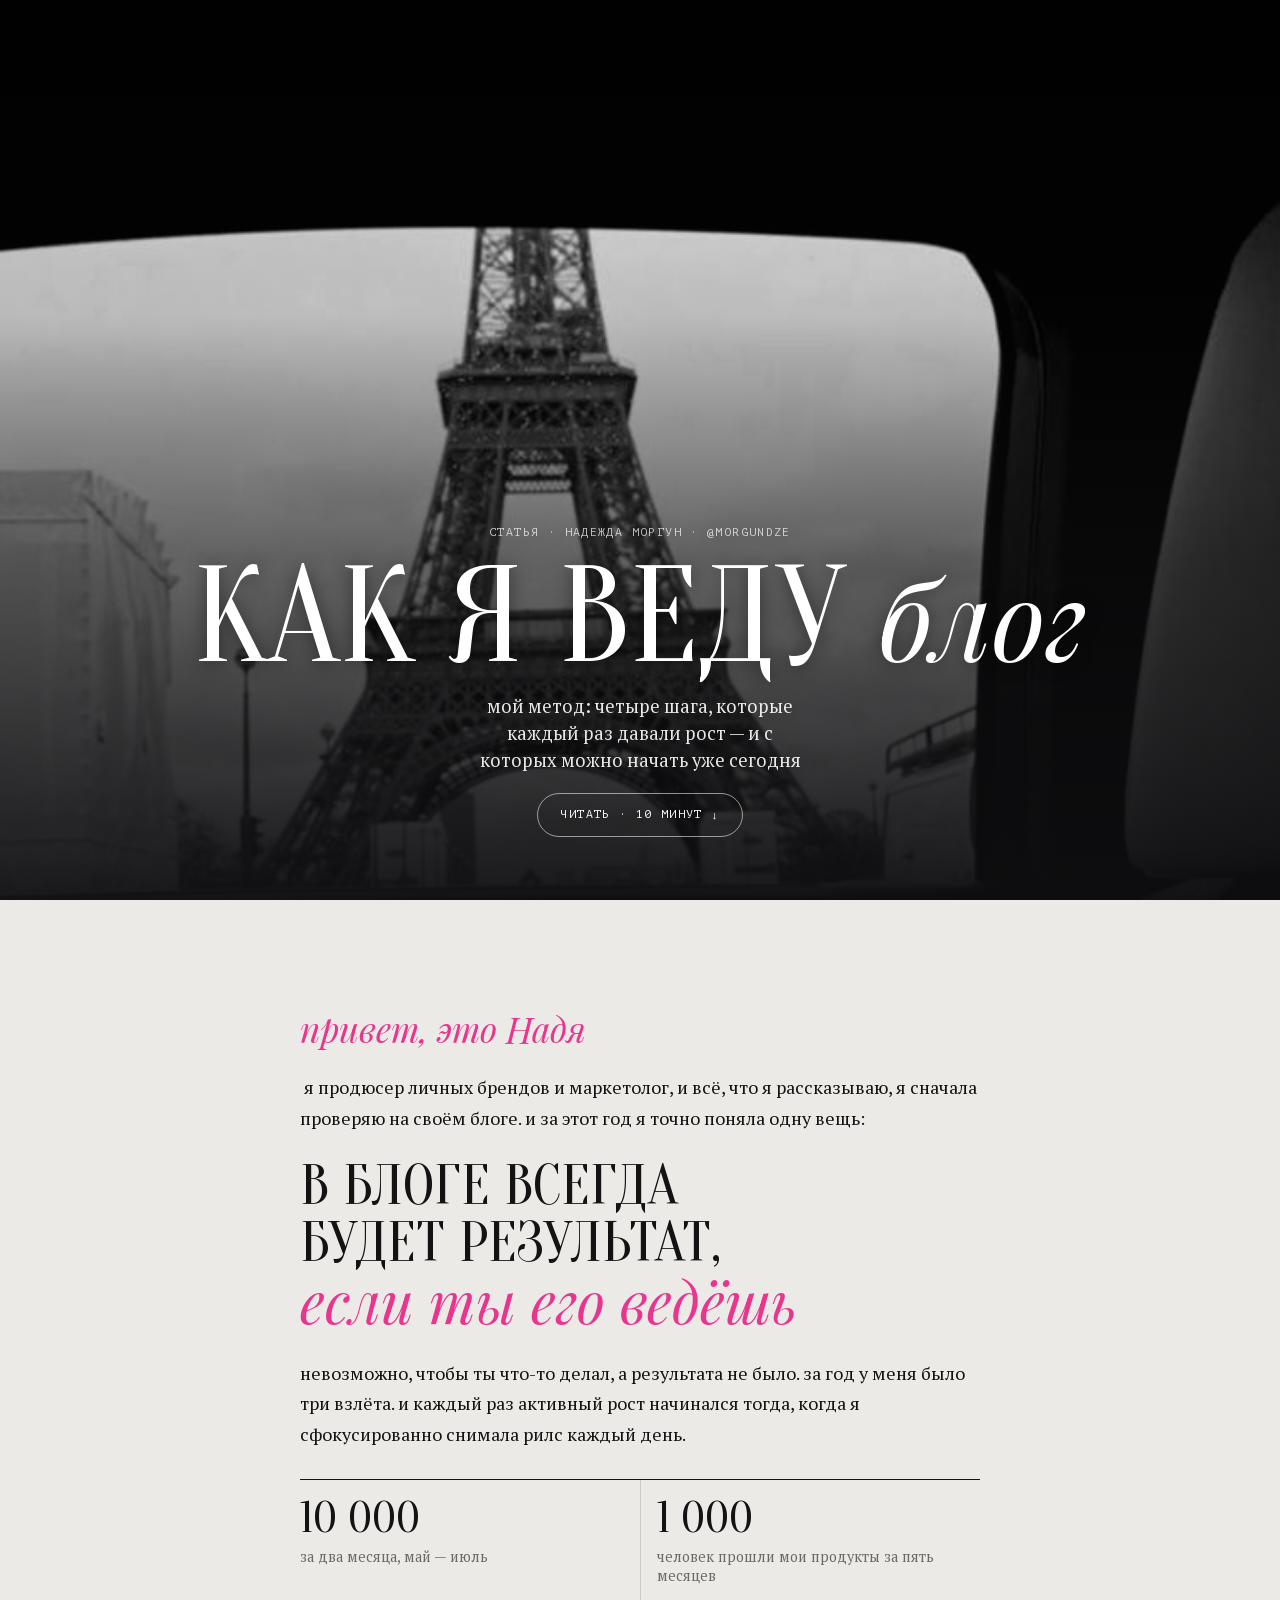
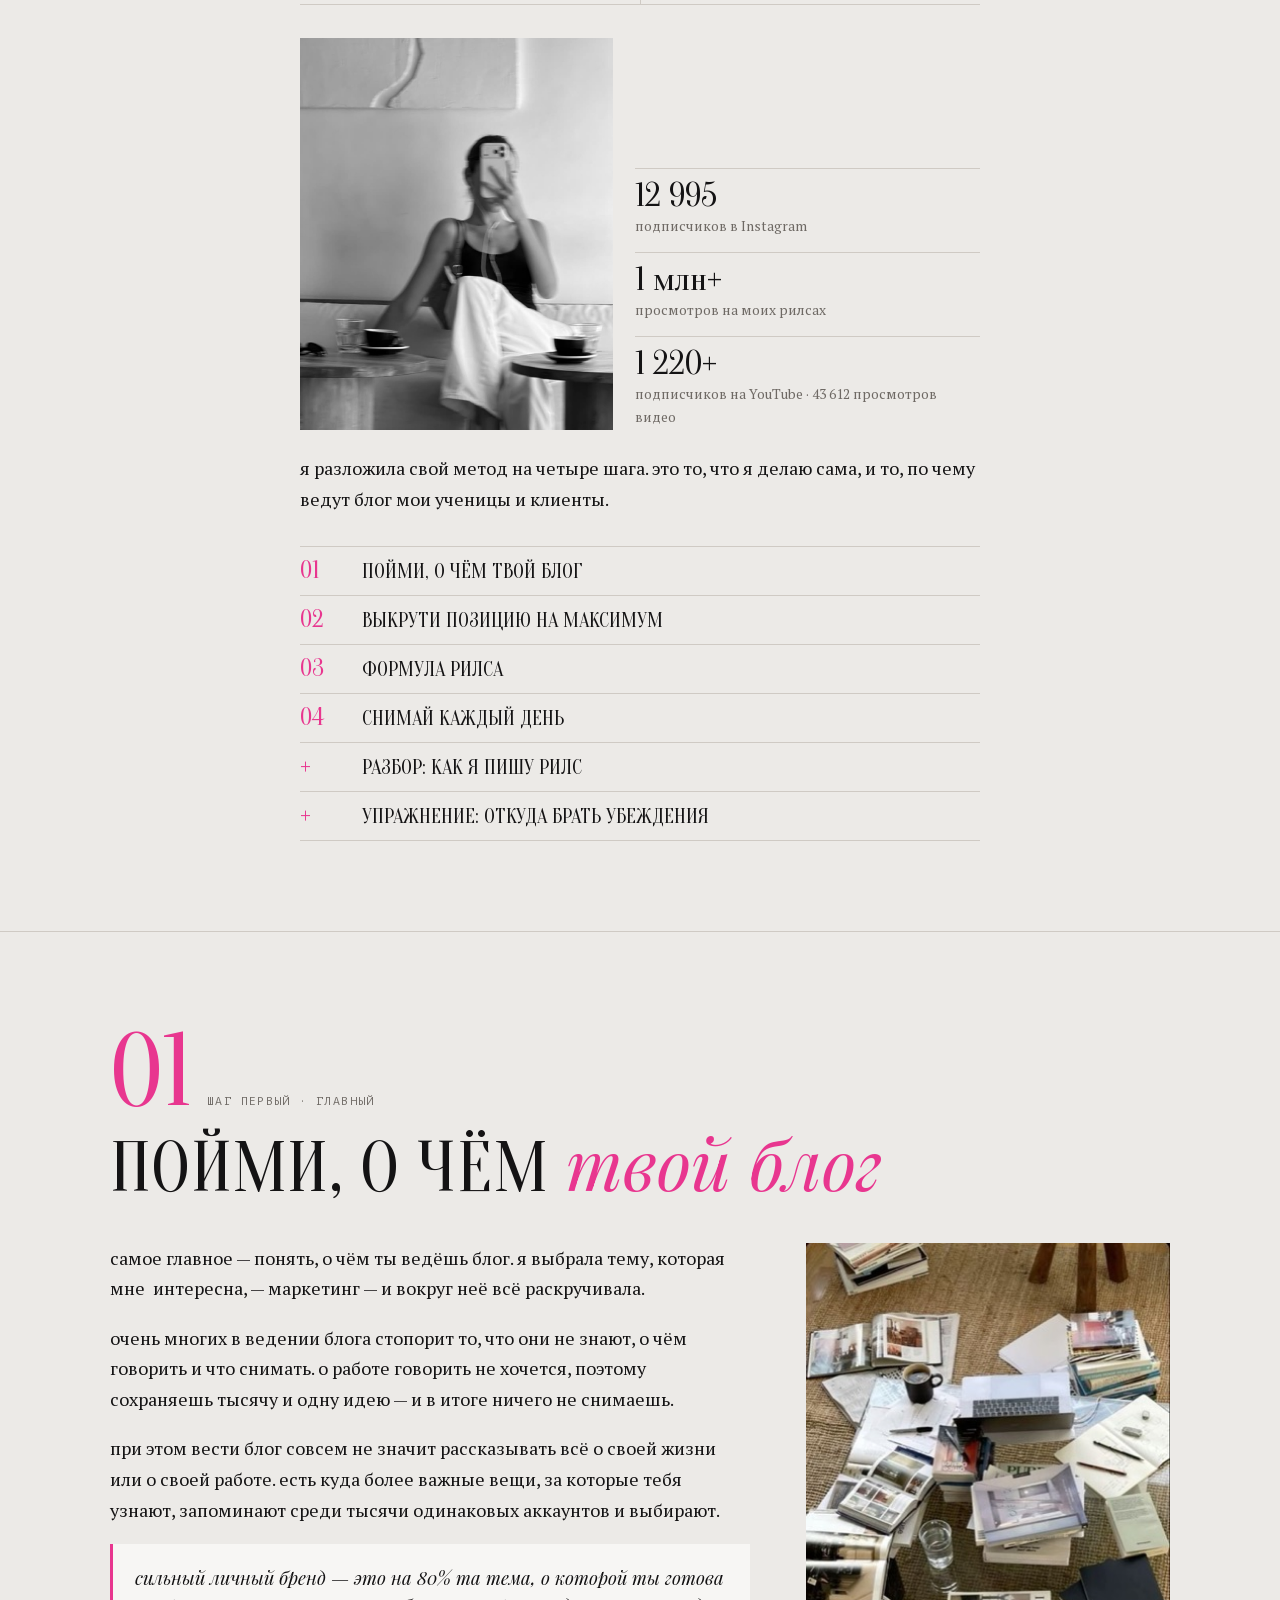
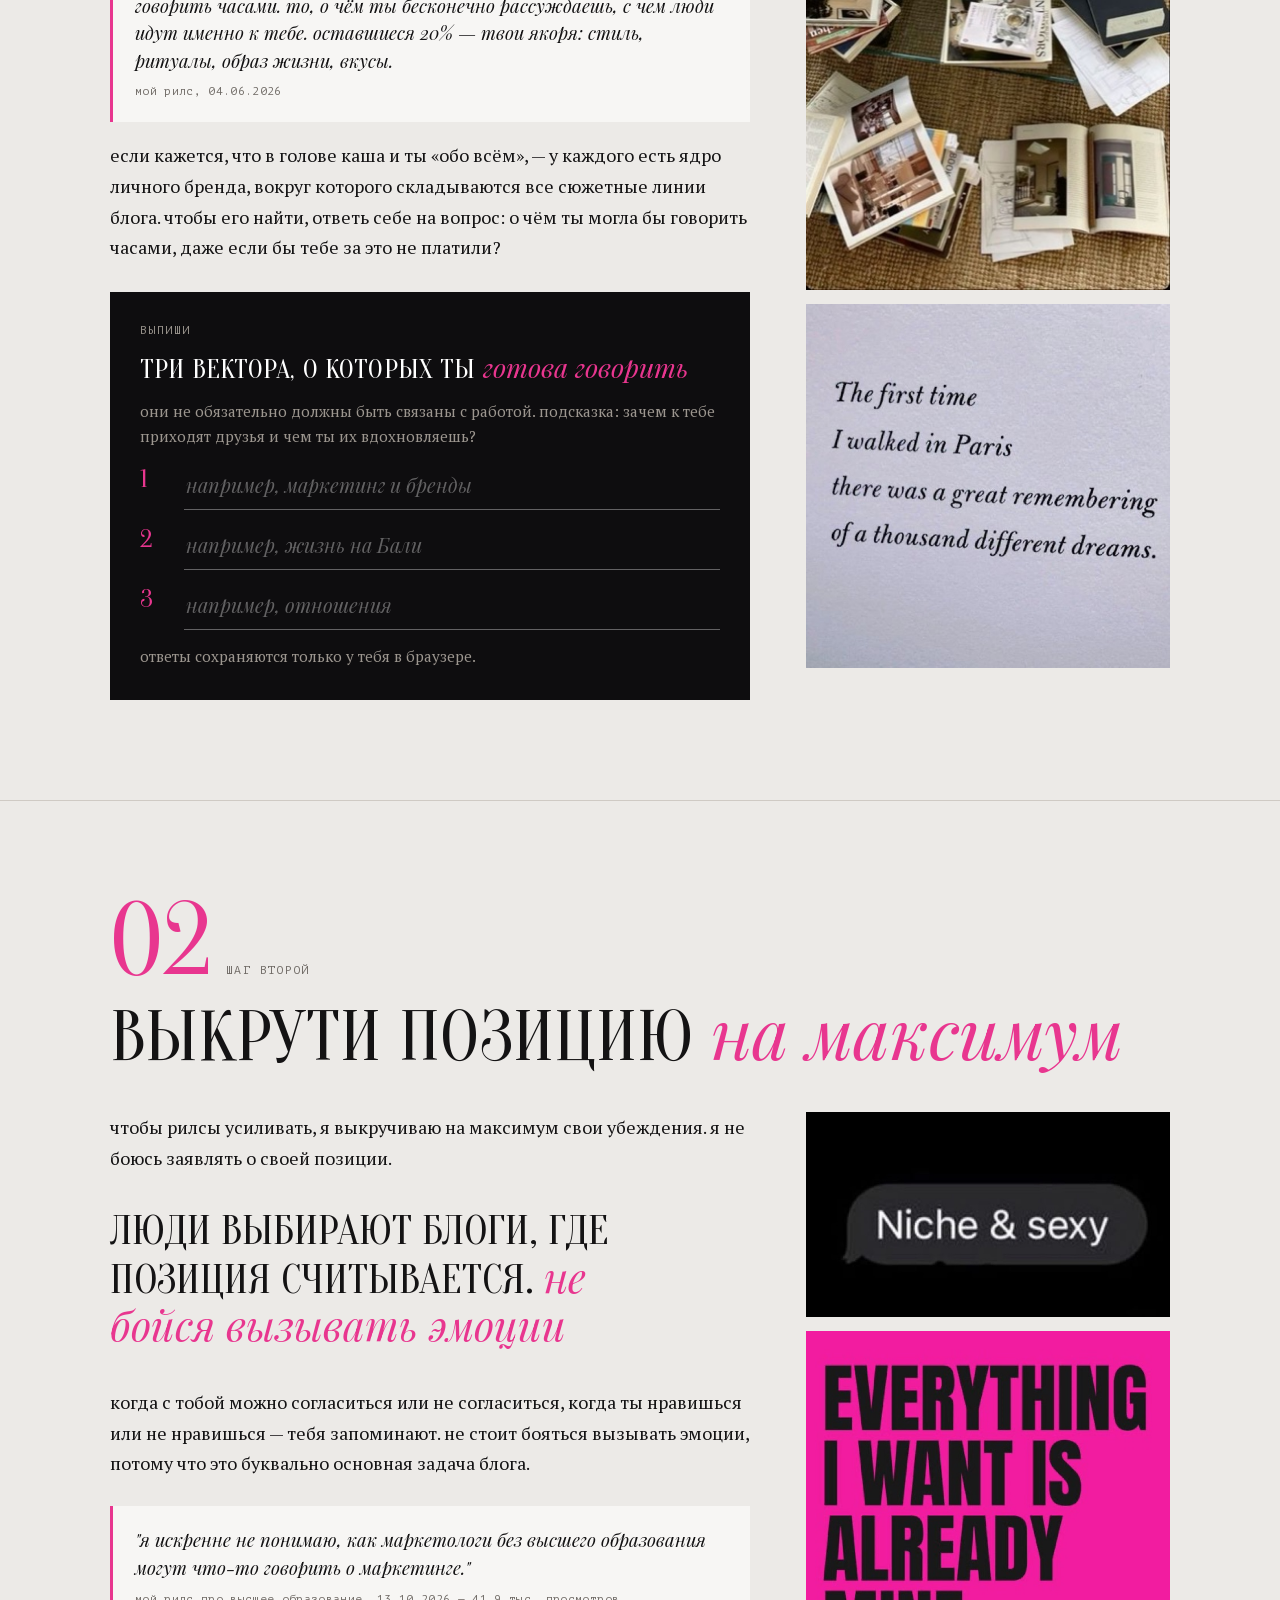
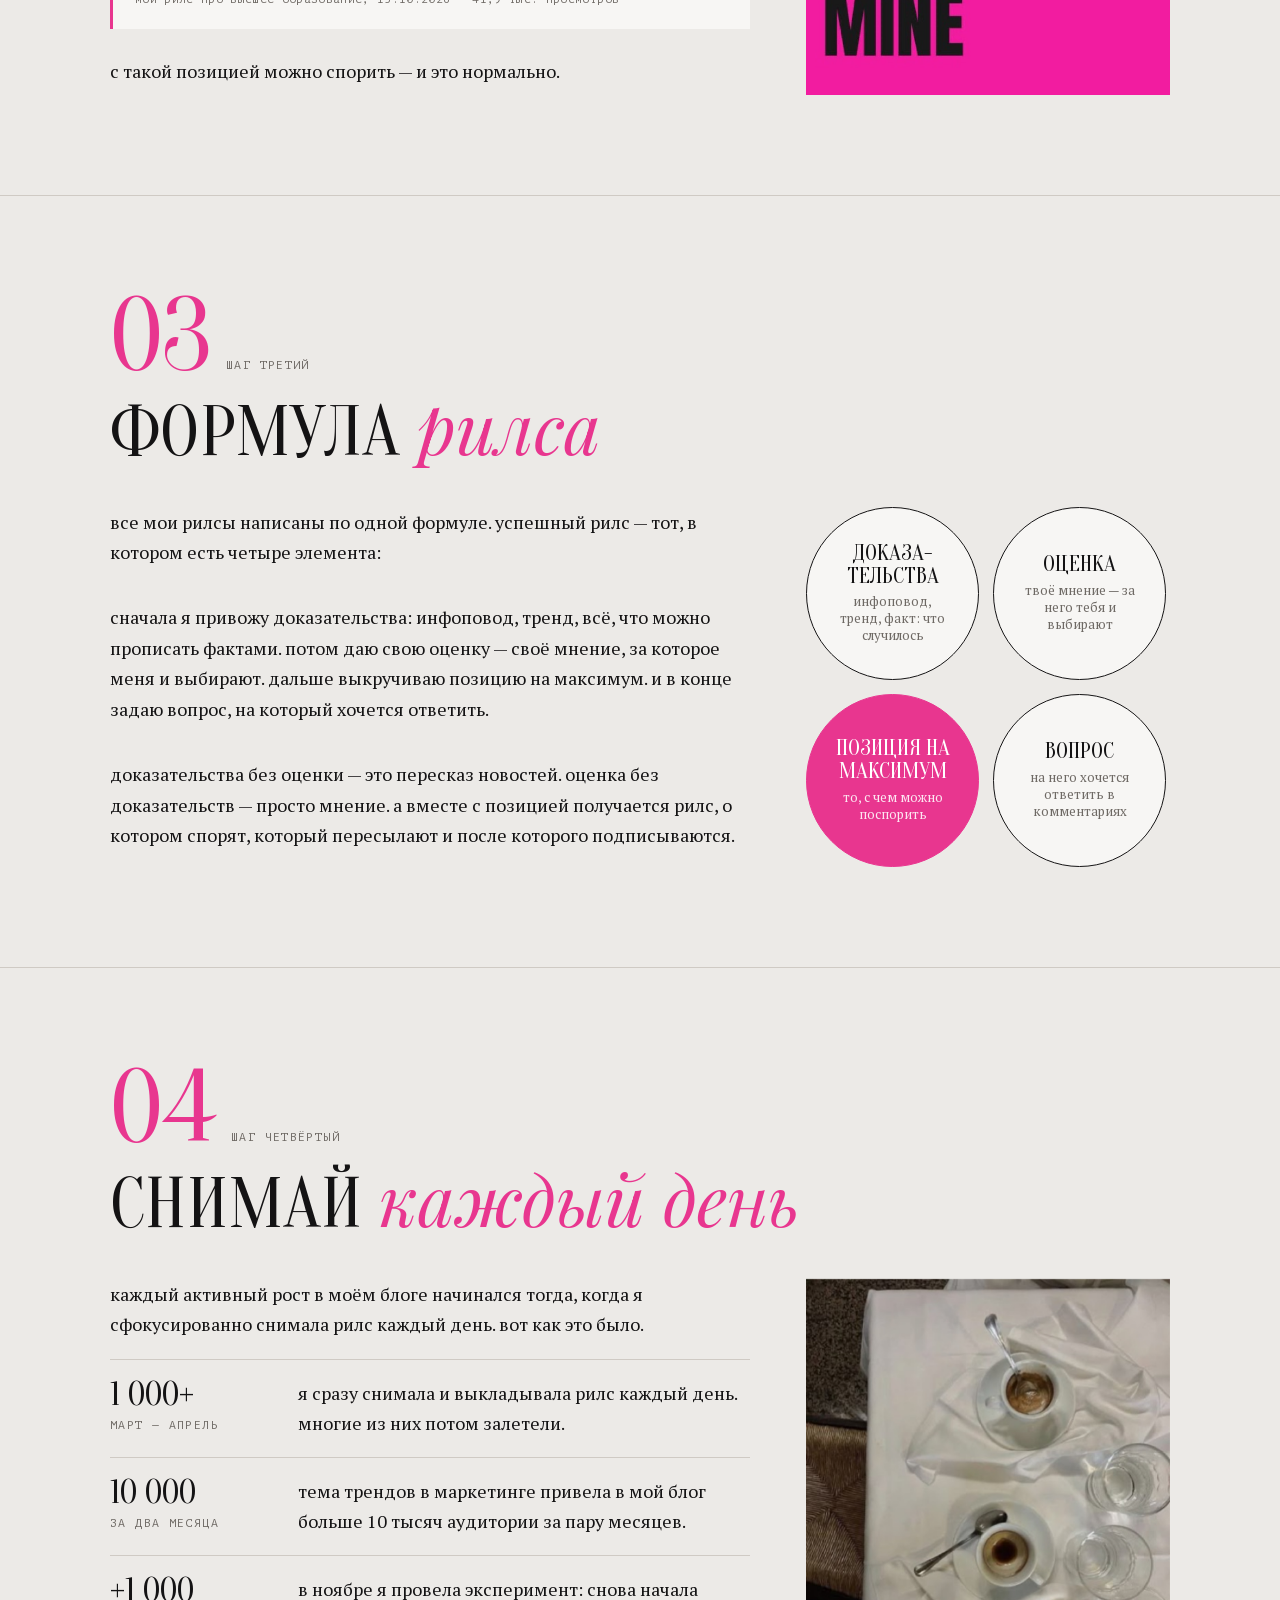
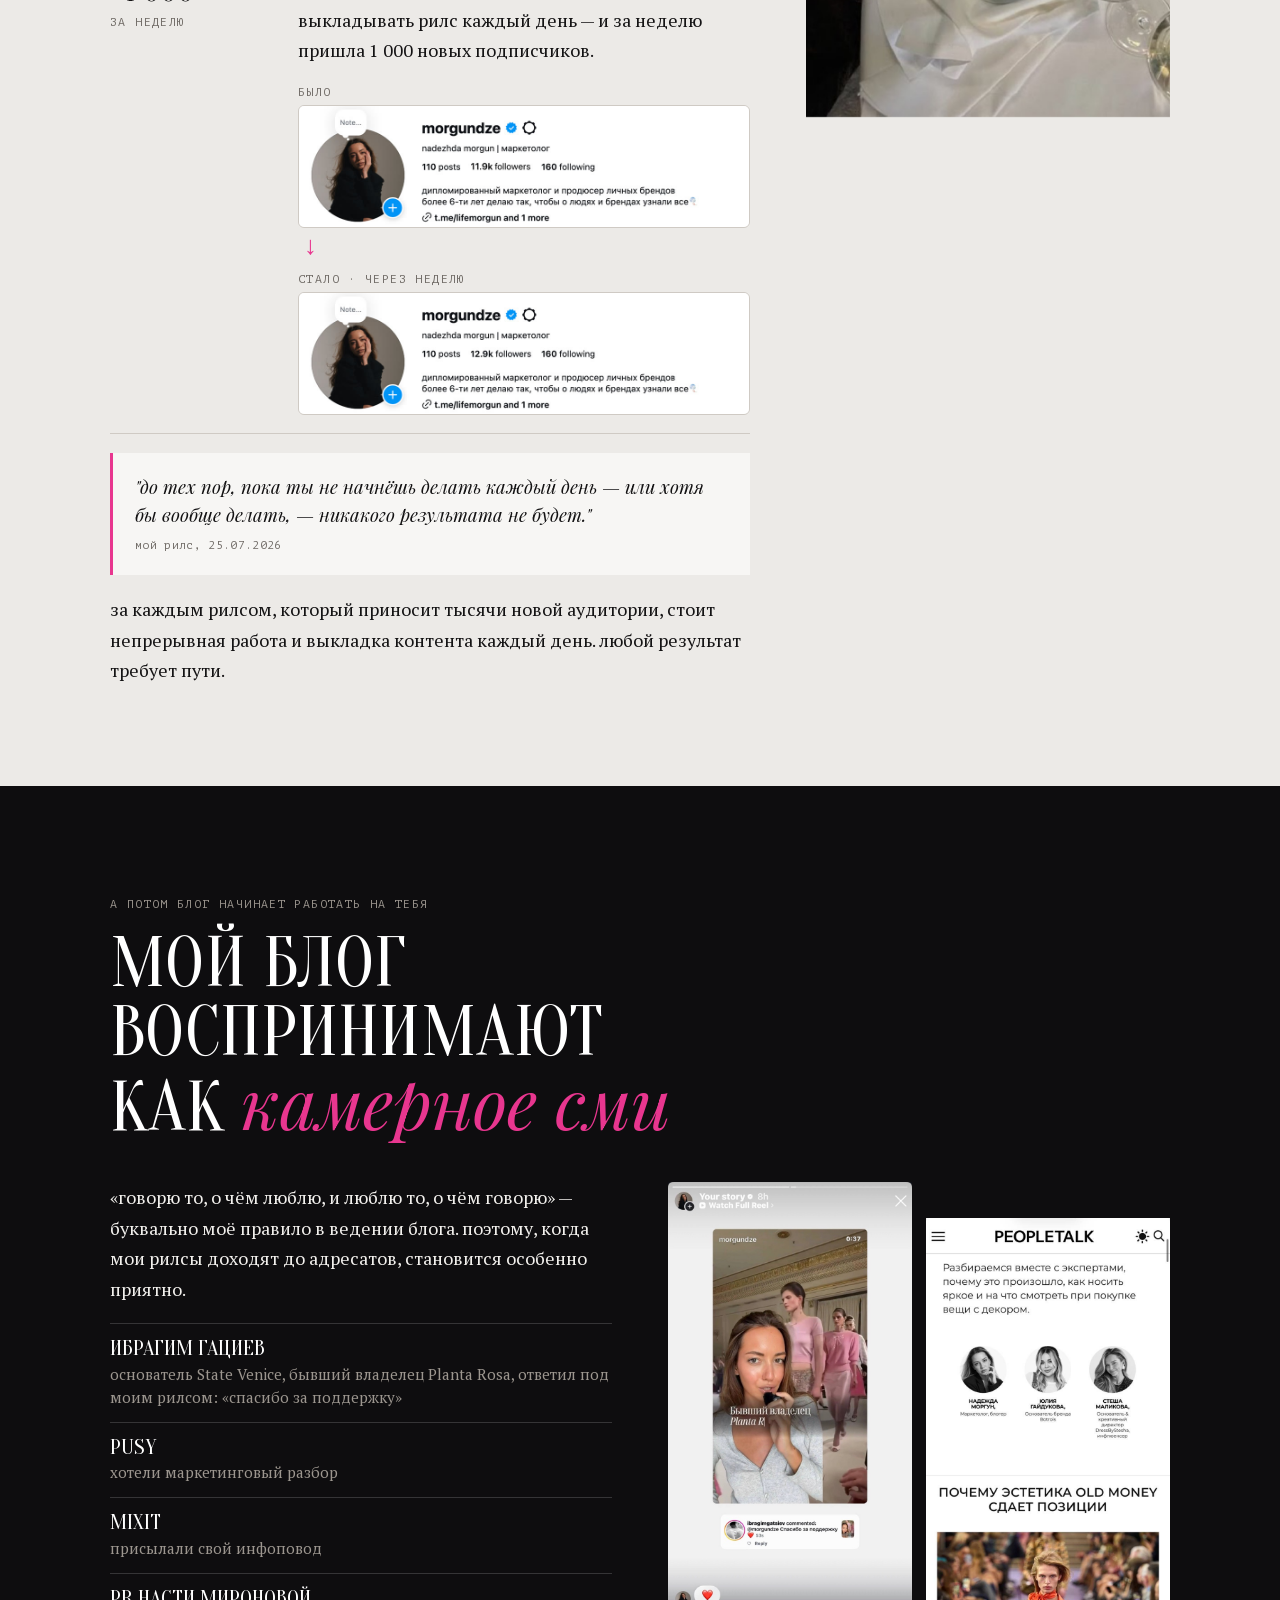
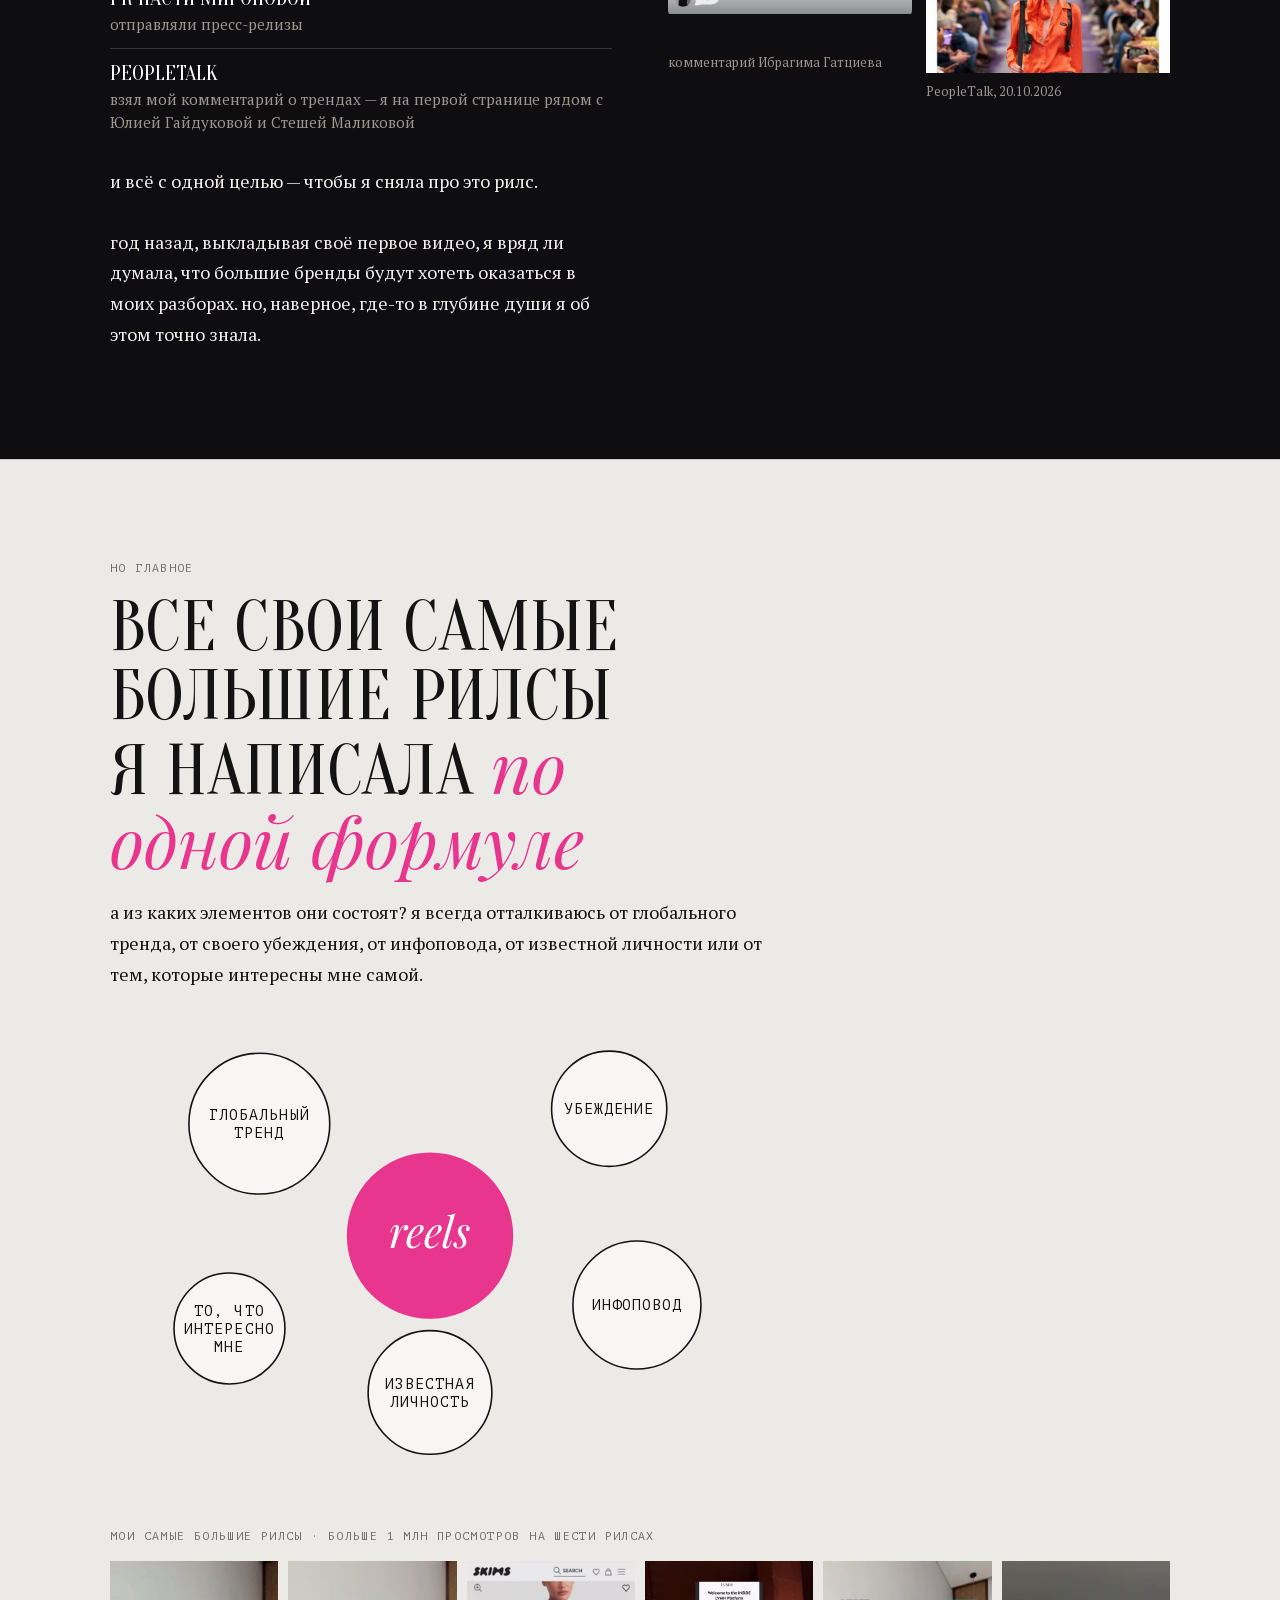
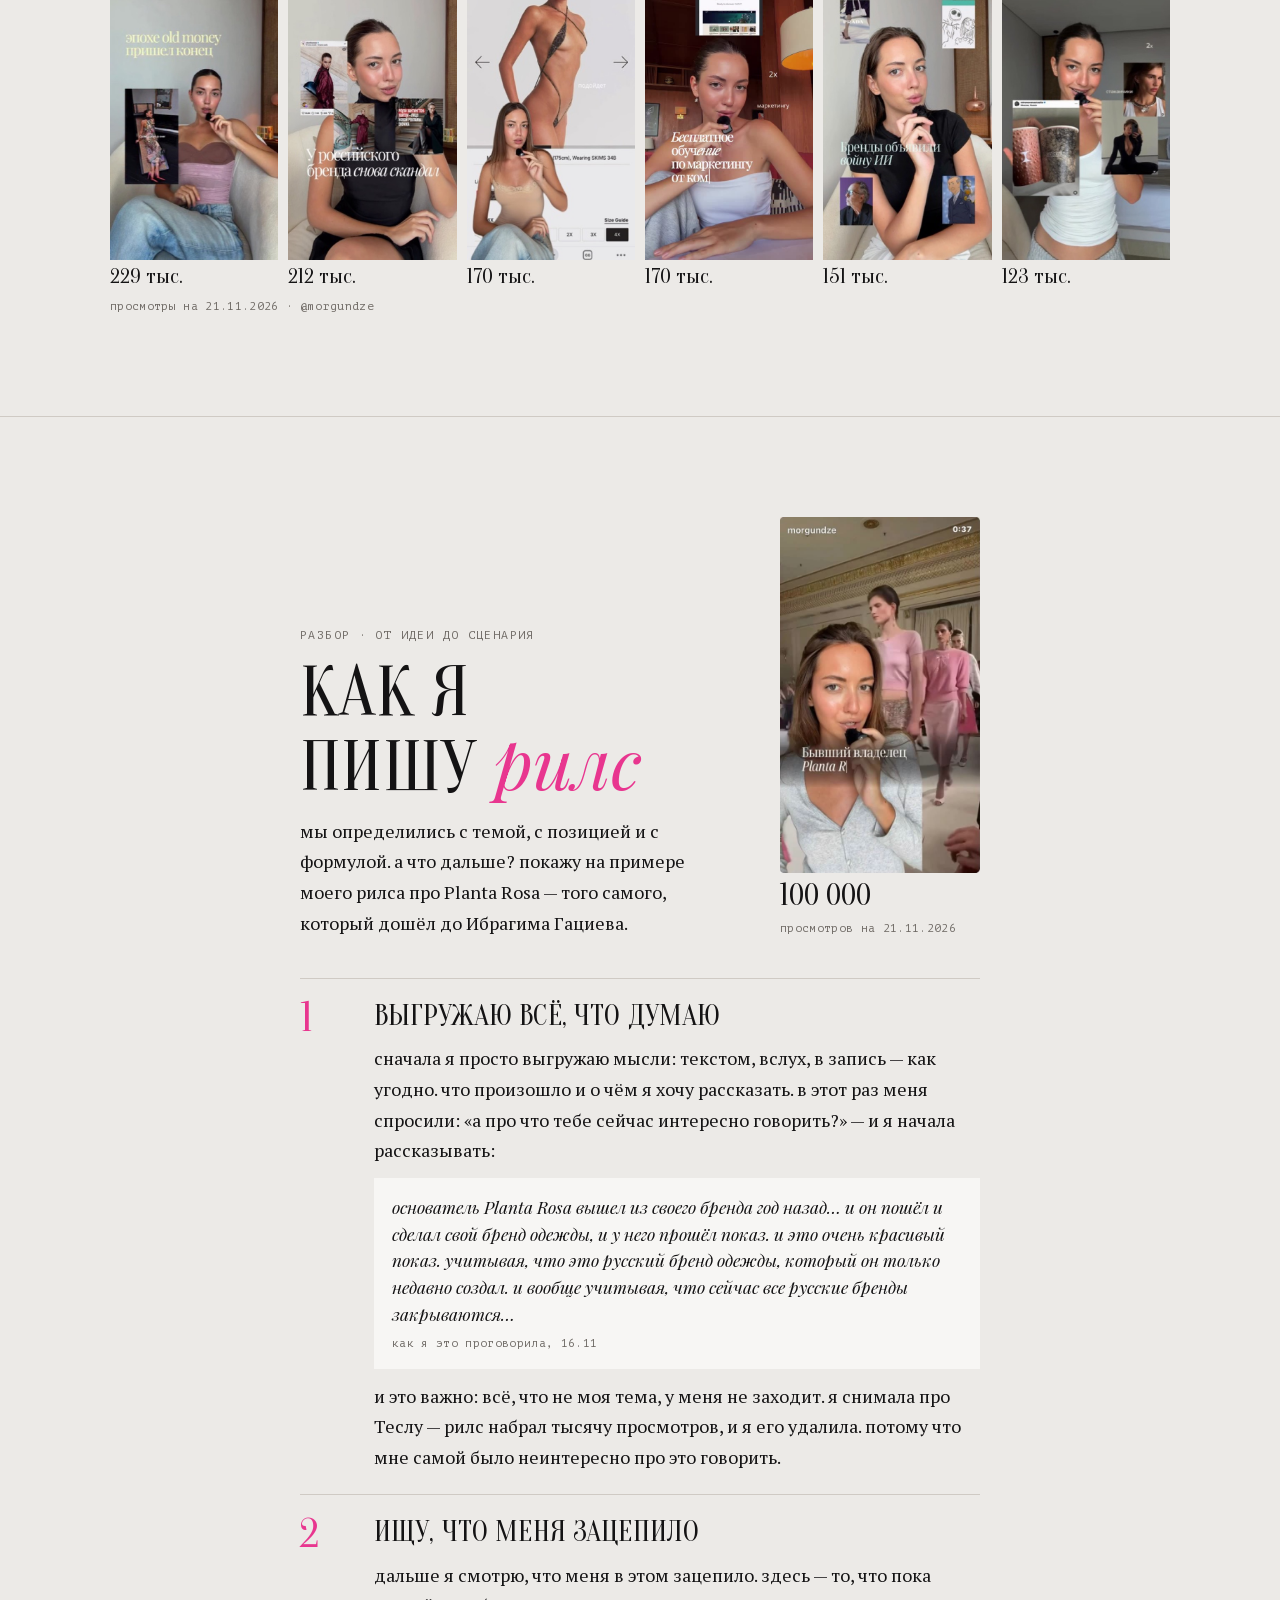
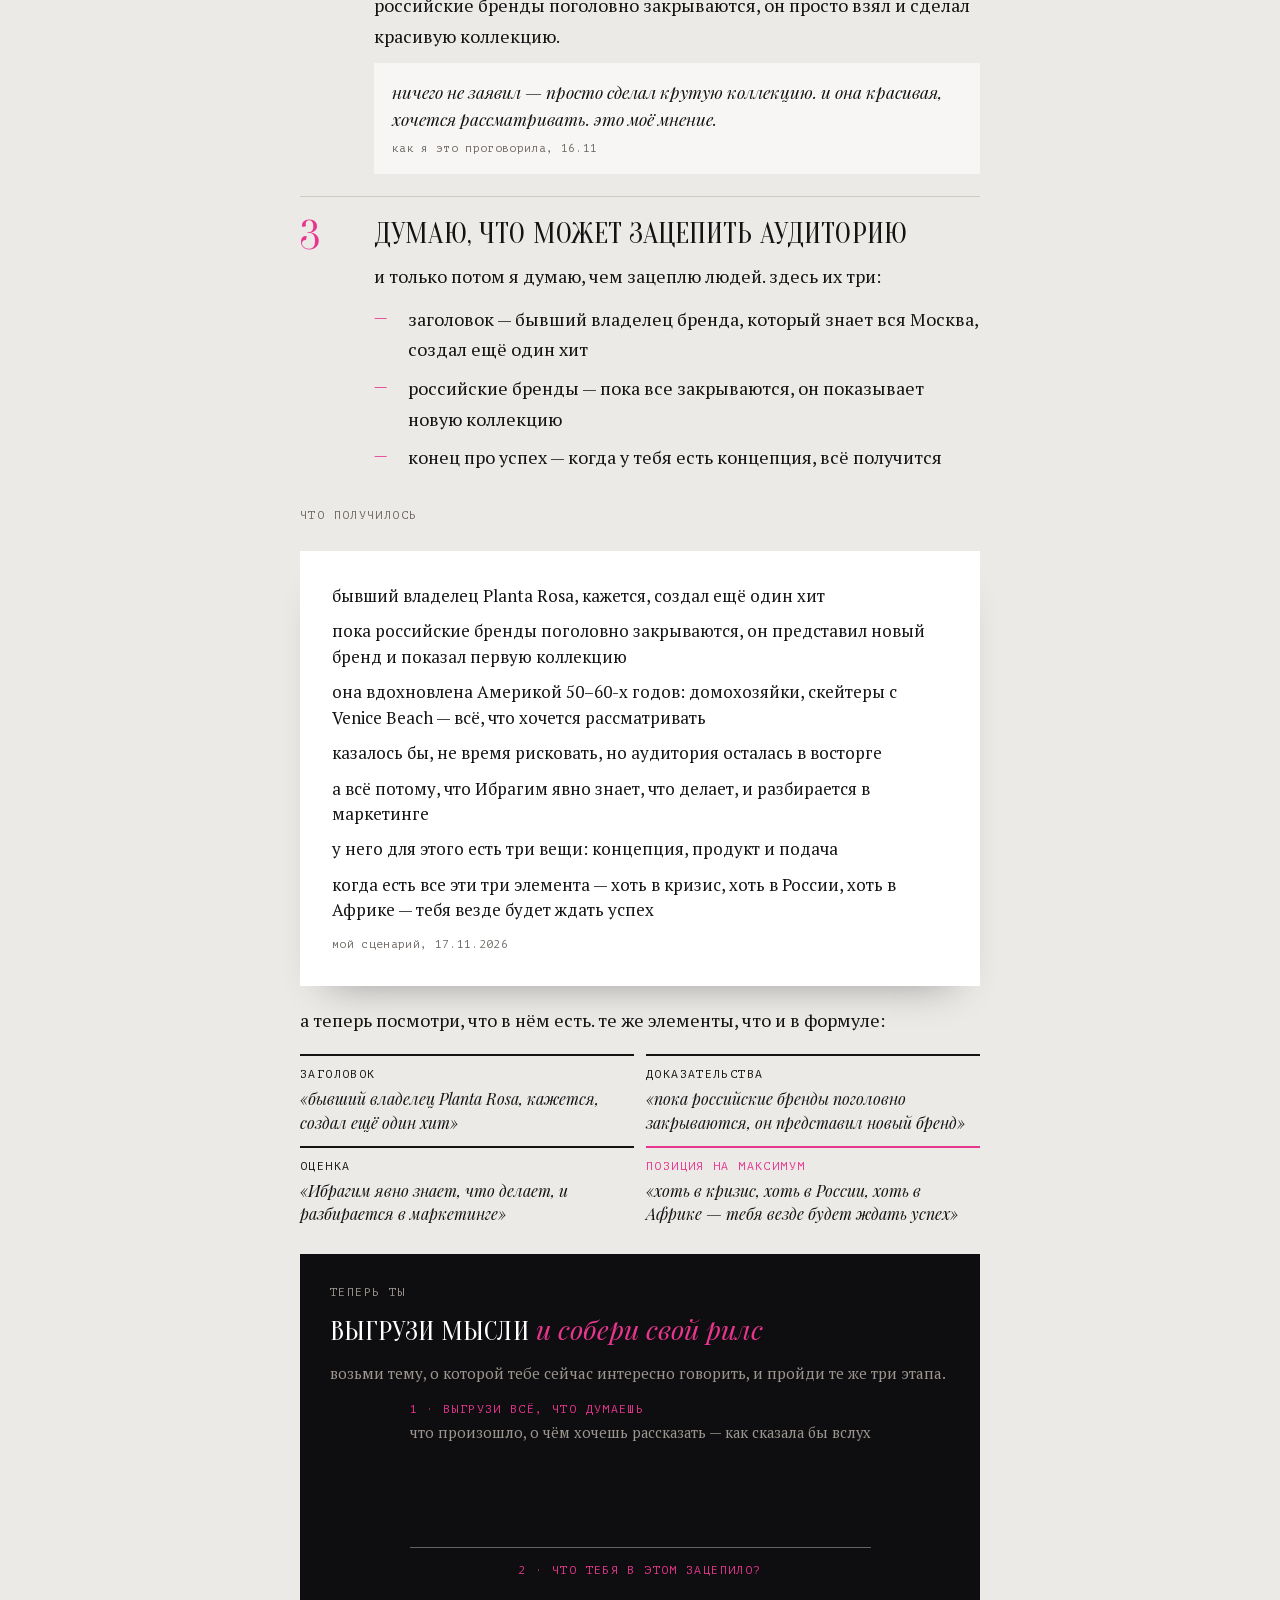
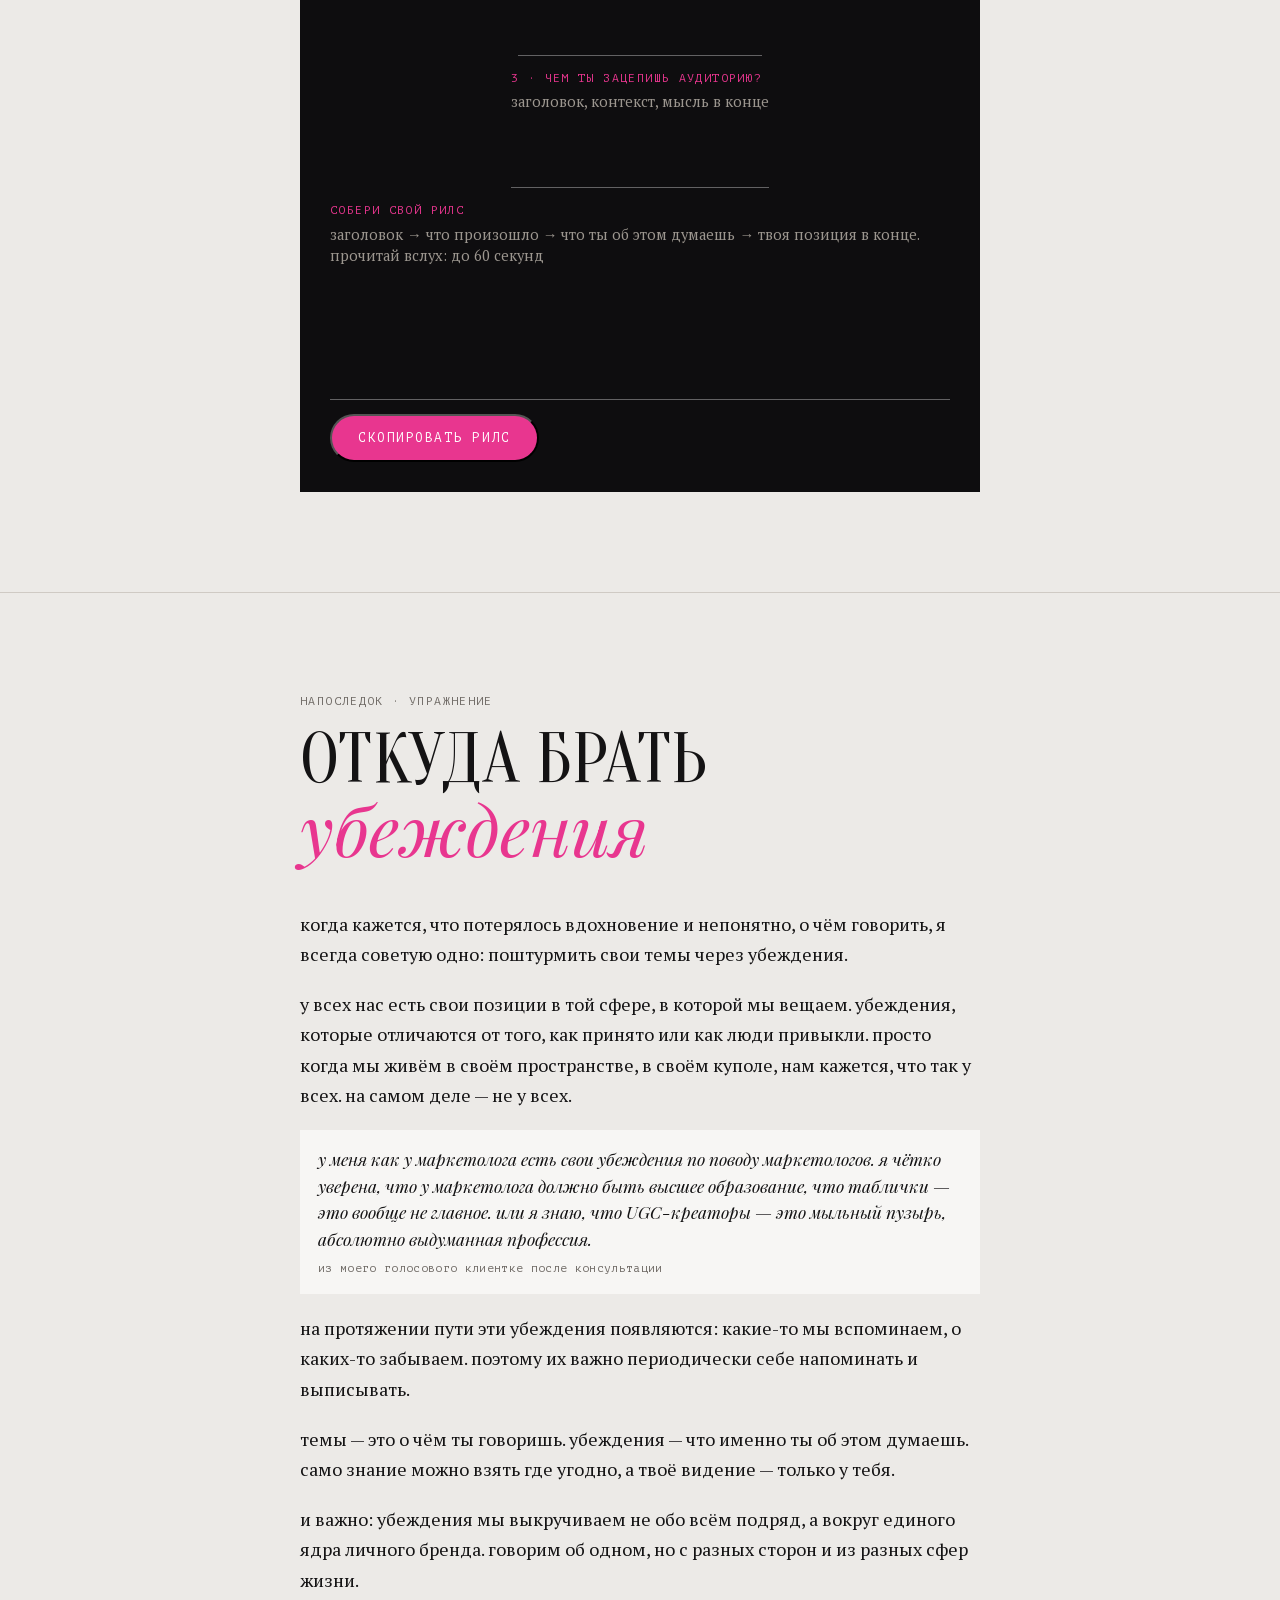
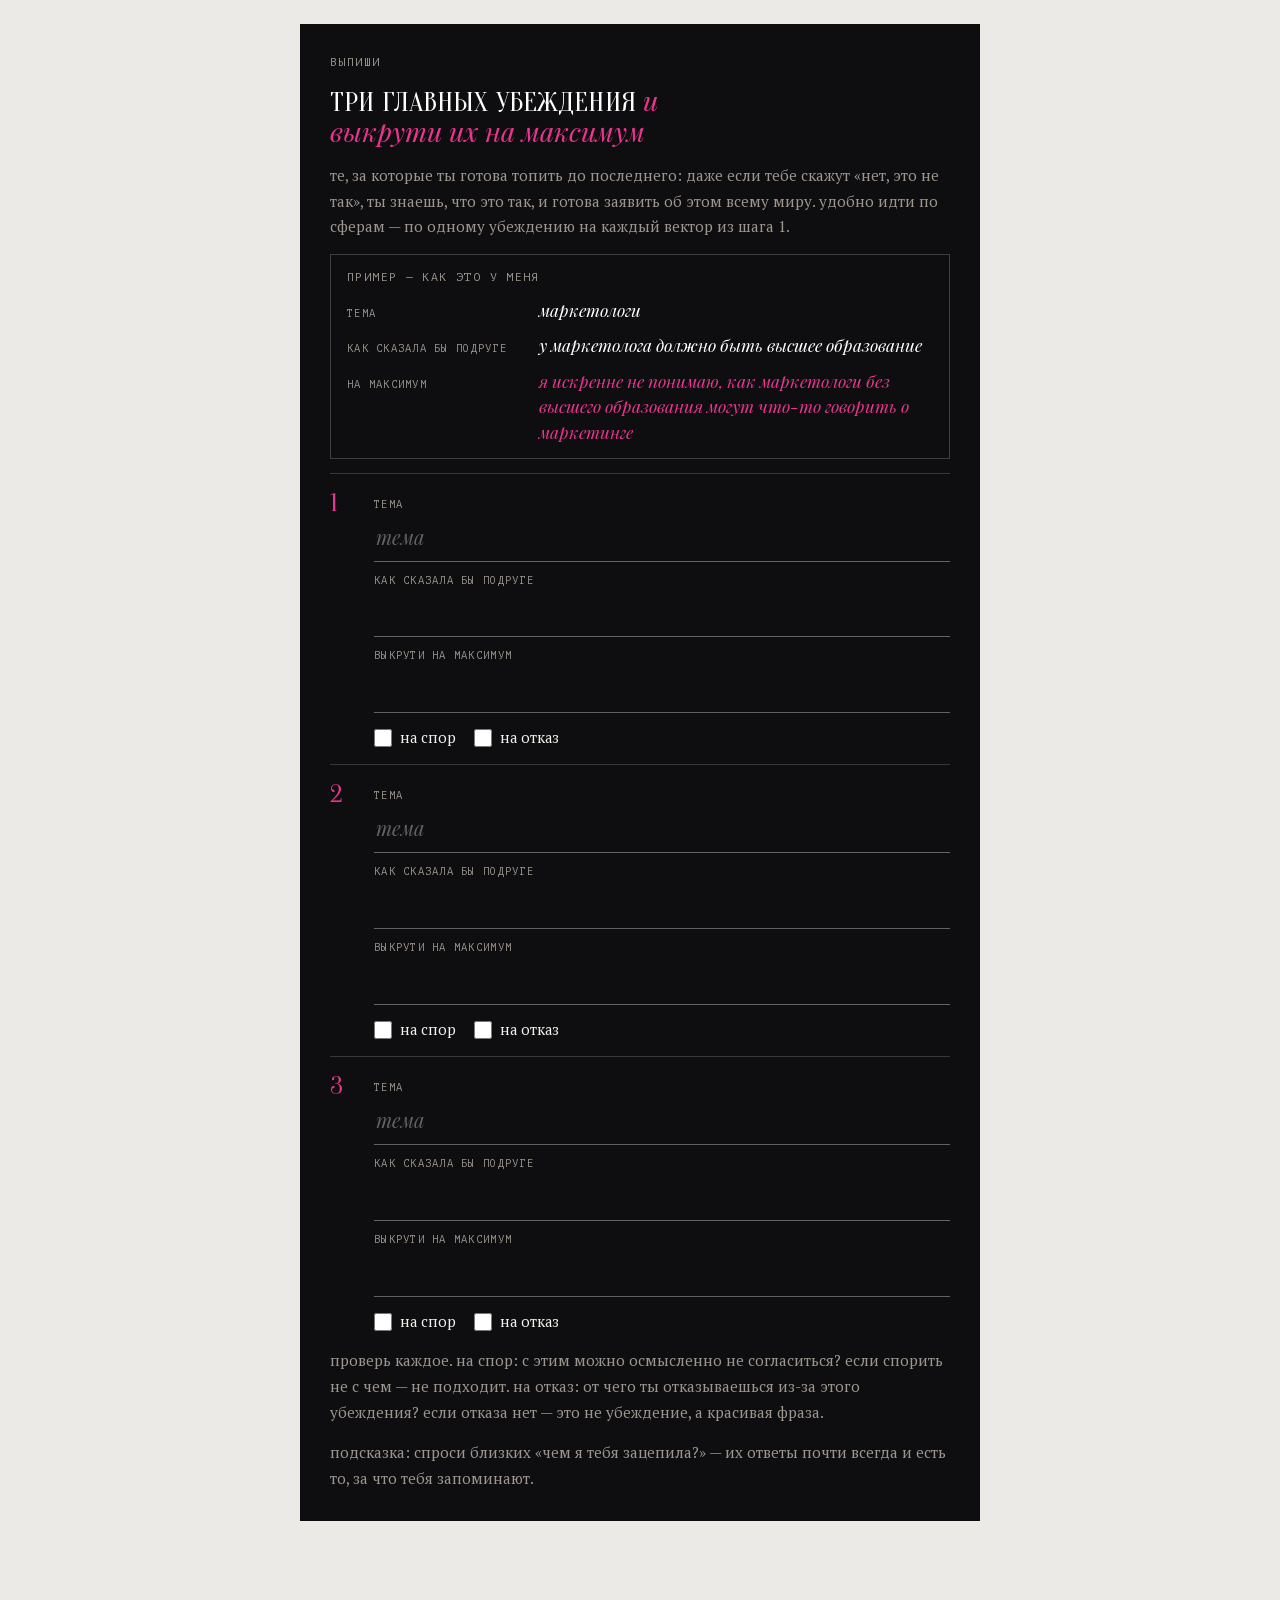
==== commit c4510fbc: "Статья о блоге: убраны «1 000+ март–апрель» во вступлении, хвост после «можно спорить», абзац про пе" ====
--- a/blog/index.html
+++ b/blog/index.html
@@ -71,7 +71,7 @@
 .hello { font-family: var(--f-italic); font-style: italic; font-weight: 500; font-size: clamp(1.7rem, 4vw, 2.2rem); color: var(--pink); line-height: 1.1; }
 .thesis { font-family: var(--f-display); text-transform: uppercase; font-size: clamp(2.1rem, 6vw, 3.6rem); line-height: 1.0; text-wrap: balance; }
 .thesis .it { color: var(--pink); }
-.flights { display: grid; grid-template-columns: repeat(3, 1fr); border-top: 1px solid var(--ink); border-bottom: 1px solid var(--line); margin-top: 6px; }
+.flights { display: grid; grid-template-columns: repeat(2, 1fr); border-top: 1px solid var(--ink); border-bottom: 1px solid var(--line); margin-top: 6px; }
 .flights div { padding: 16px 14px 18px 0; display: grid; gap: 6px; align-content: start; }
 .flights div + div { padding-left: 16px; border-left: 1px solid var(--line); }
 .flights b { font-family: var(--f-display); font-weight: 400; font-size: clamp(1.9rem, 5vw, 2.8rem); line-height: 1; font-variant-numeric: tabular-nums; }
@@ -309,7 +309,6 @@
       <p class="thesis">в блоге всегда будет результат, <span class="it">если ты его ведёшь</span></p>
       <p>невозможно, чтобы ты что-то делал, а результата не было. за год у меня было три взлёта. и каждый раз активный рост начинался тогда, когда я сфокусированно снимала рилс каждый день.</p>
       <div class="flights">
-        <div><b>1 000+</b><span>март — апрель 2026</span></div>
         <div><b>10 000</b><span>за два месяца, май — июль</span></div>
         <div><b>1 000</b><span>человек прошли мои продукты за пять месяцев</span></div>
       </div>
@@ -378,7 +377,7 @@
           <p>"я искренне не понимаю, как маркетологи без высшего образования могут что-то говорить о маркетинге."</p>
           <p class="src">мой рилс про высшее образование, 13.10.2026 — 41,9 тыс. просмотров</p>
         </div>
-        <p>с такой позицией можно спорить — и это нормально. при этом стоит помнить: плохой комментарий никогда не напишет человек, у которого много аудитории. тот, кто сам прошёл путь блогерства, знает, как это работает, и никогда не скажет, что то, что ты делаешь в начале, — плохо.</p>
+        <p>с такой позицией можно спорить — и это нормально.</p>
         <div class="pair"><img src="img/pins/pin-95.jpg" alt="сообщение «Niche &amp; sexy»"><img src="img/pins/pin-7.jpg" alt="плакат «everything I want is already mine»"></div>
       </div>
     </div>
@@ -640,12 +639,6 @@
       <p class="mono">что дальше</p>
       <h2>остался месяц <i>до конца года</i></h2>
       <p>и ты уже можешь заложить очень крутую базу: построить свой личный бренд и начать его проявлять в 2027 году.</p>
-      <p>более того, у нас есть первая неделя января. она считается золотой неделей контента. не потому, что все рилсы получают огромное количество просмотров, а потому, что много людей будет листать рилсы. и мы можем стать одними из тех, кто в эту неделю заберёт на себя весь прайм-тайм.</p>
-      <div class="week">
-        <div><b>все дома</b><span>новогодние каникулы: у людей есть время листать ленту и подписываться на новых людей</span></div>
-        <div><b>многие на паузе</b><span>блогеры уходят отдыхать. тем, кто выходит с контентом, достаётся больше внимания</span></div>
-        <div><b>новый год — новые подписки</b><span>в январе люди ищут, на кого равняться и у кого учиться</span></div>
-      </div>
       <p>поэтому я решила собрать свой практикум, где расскажу, как сделать всё это тебе.</p>
     </div>
   </section>
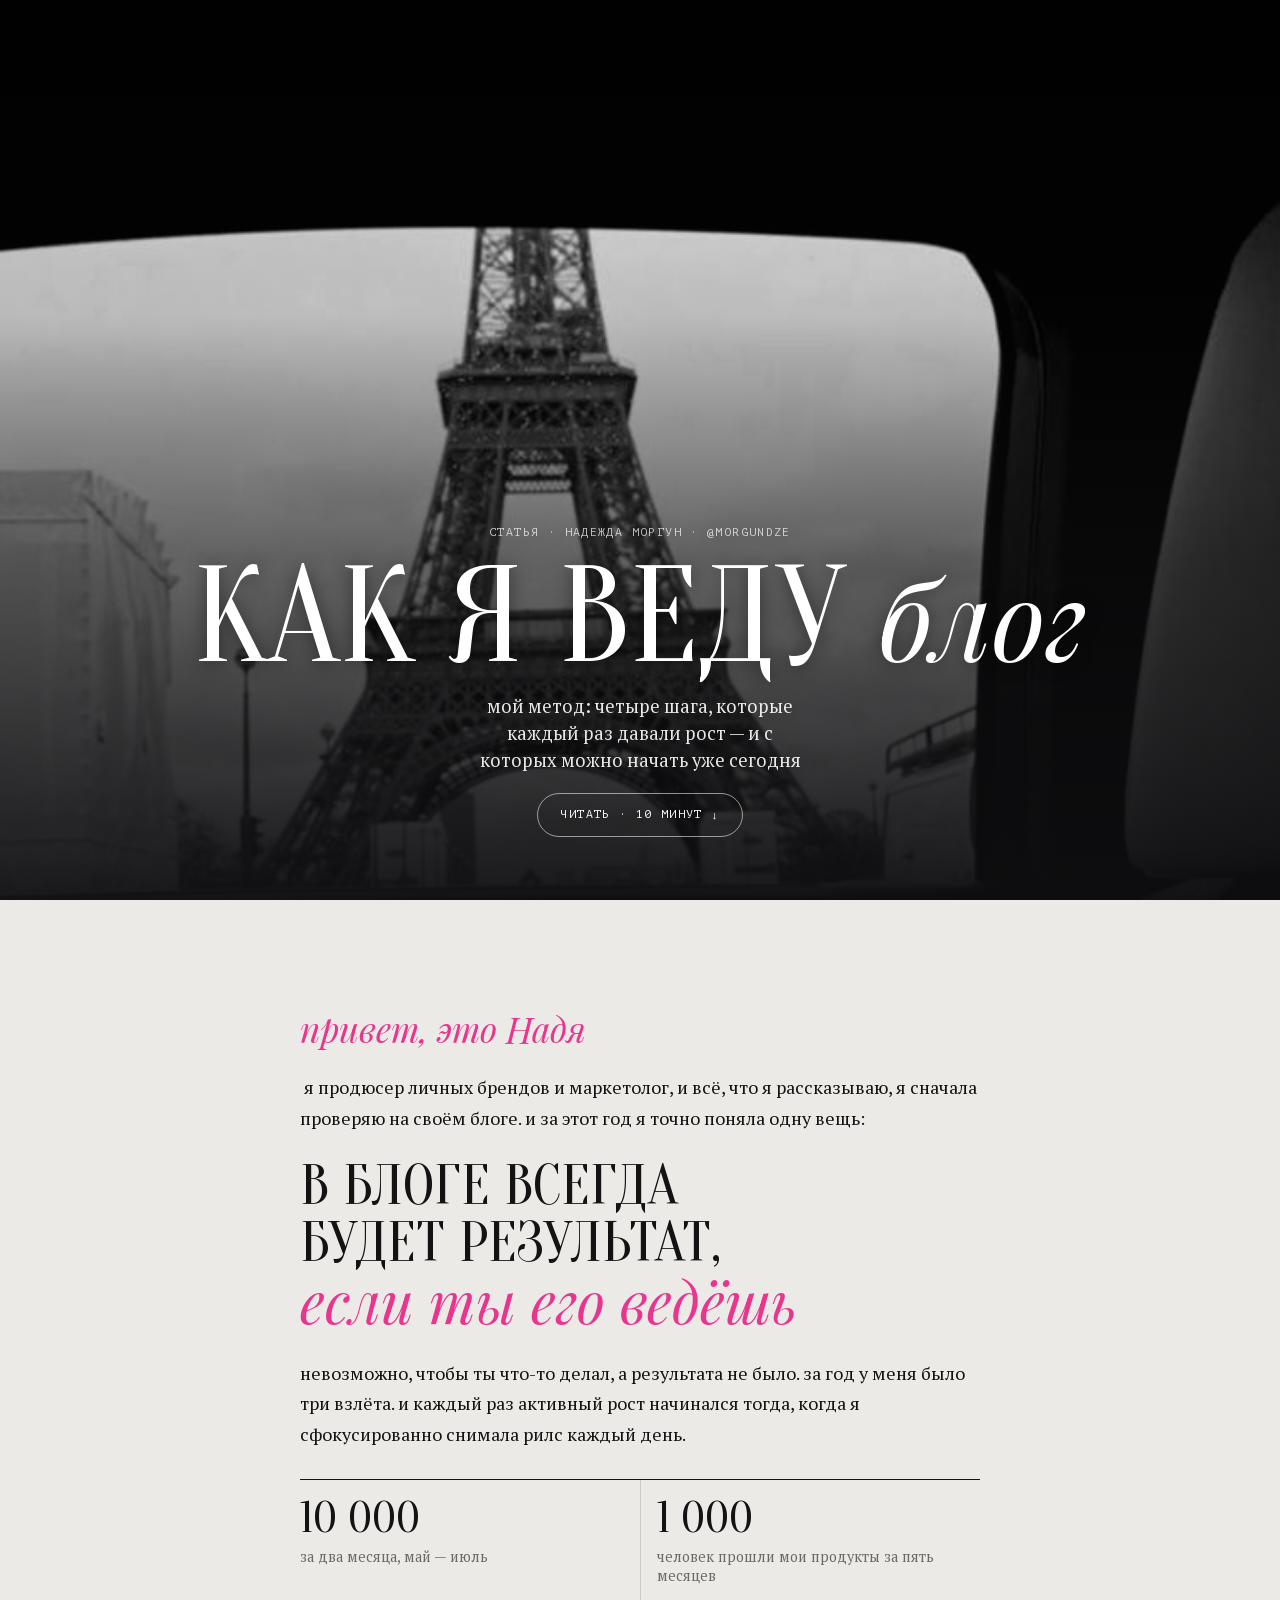
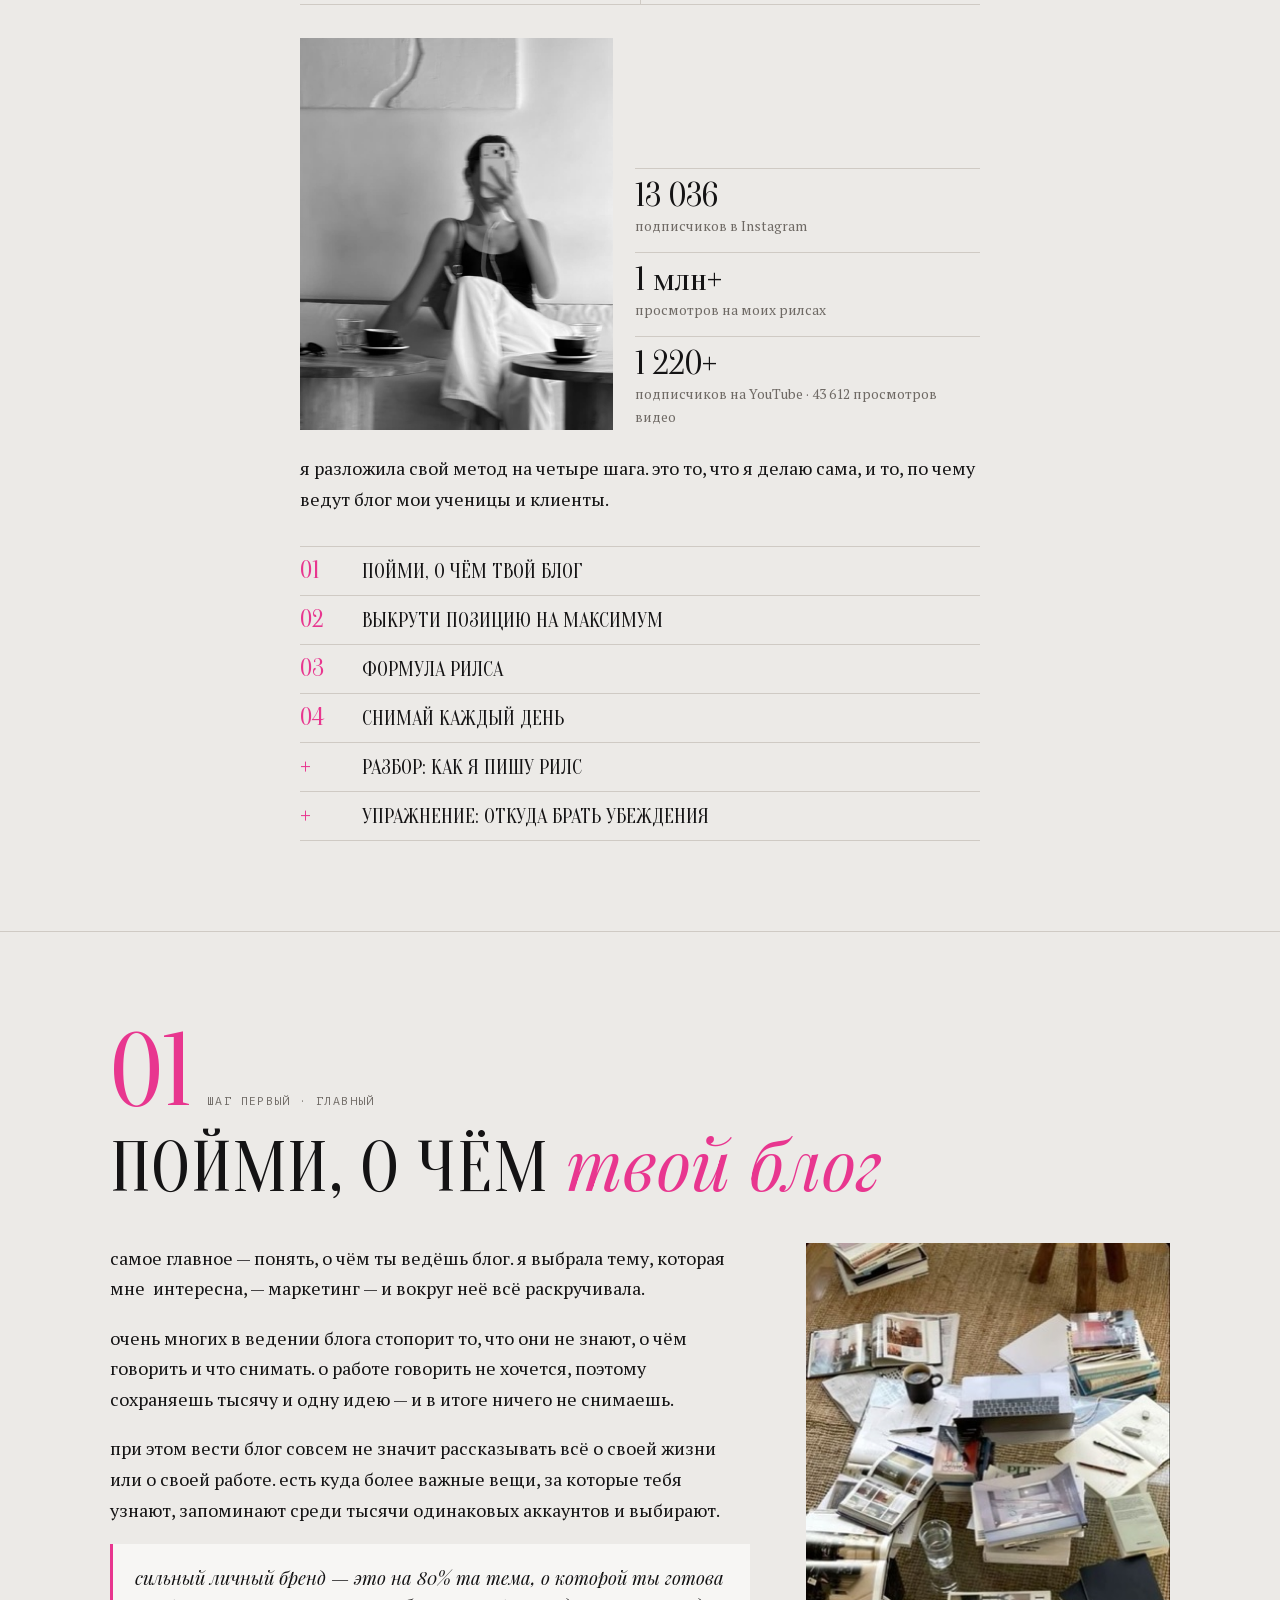
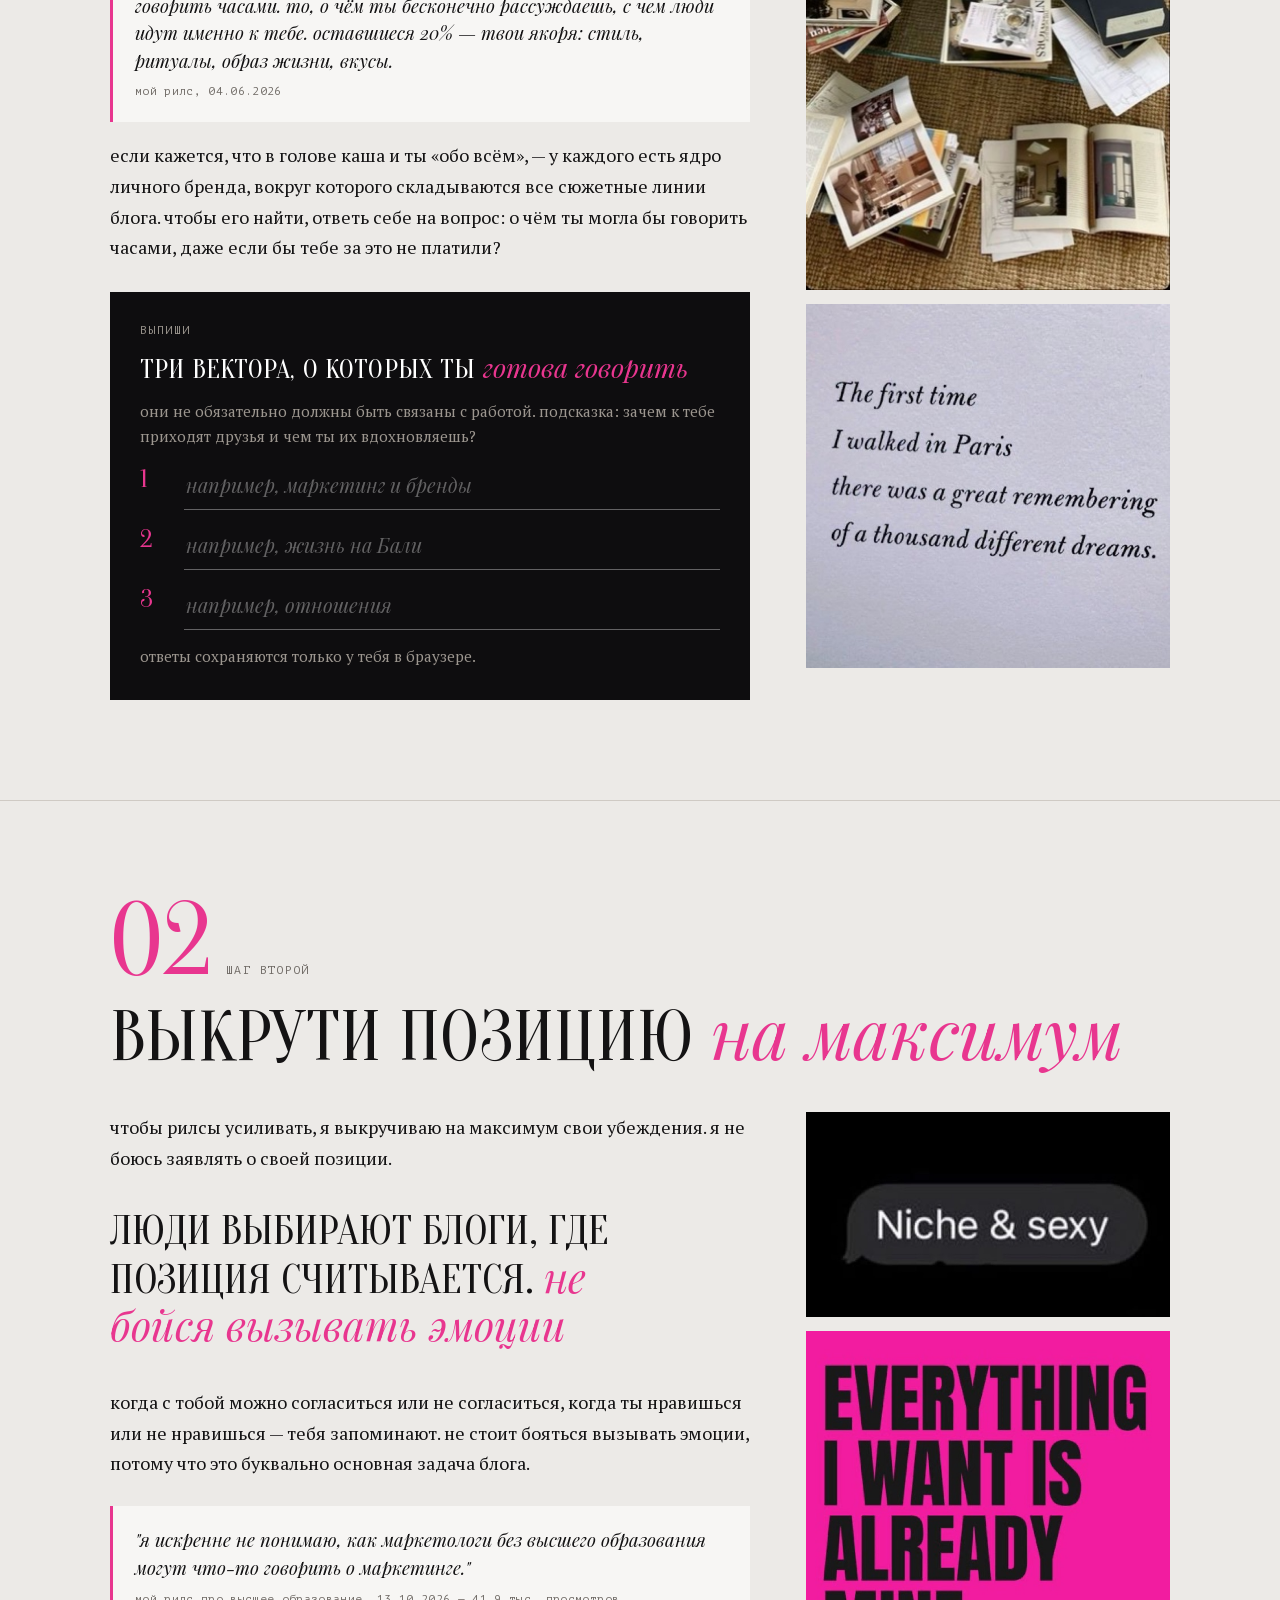
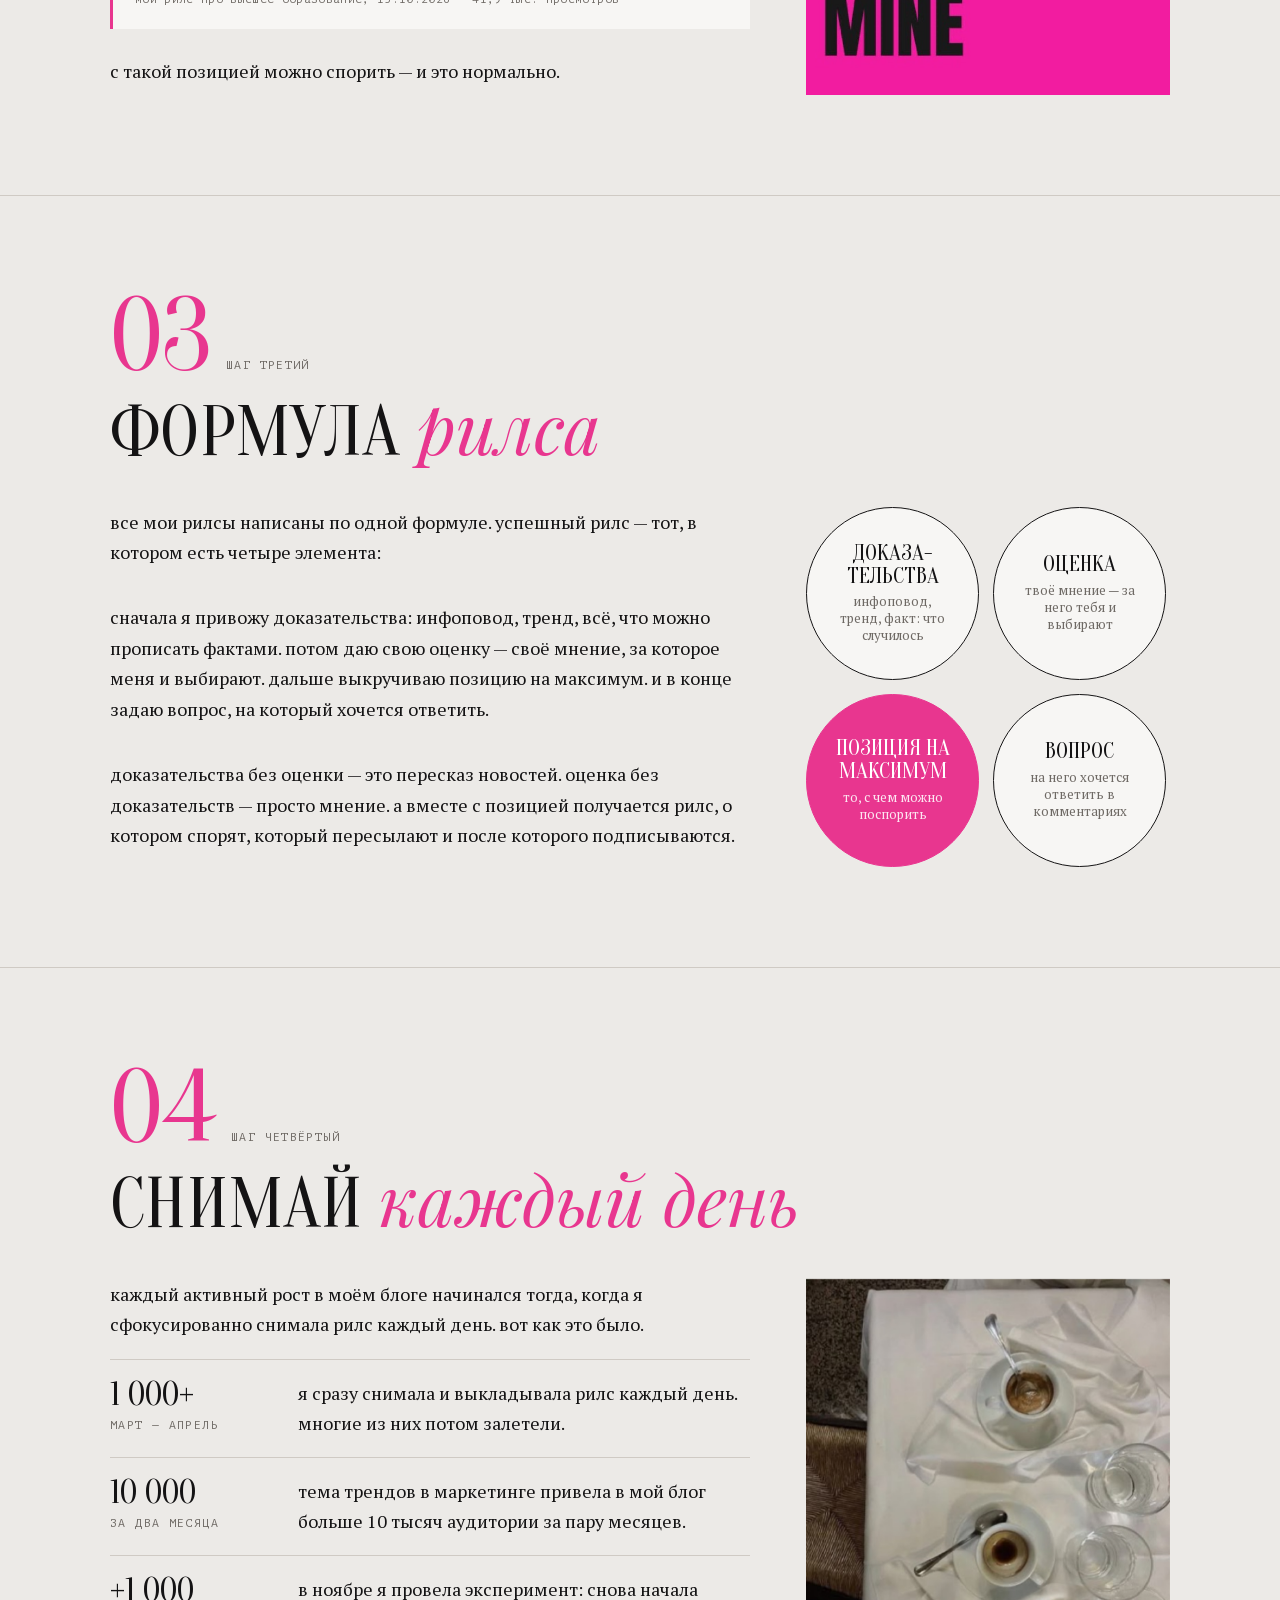
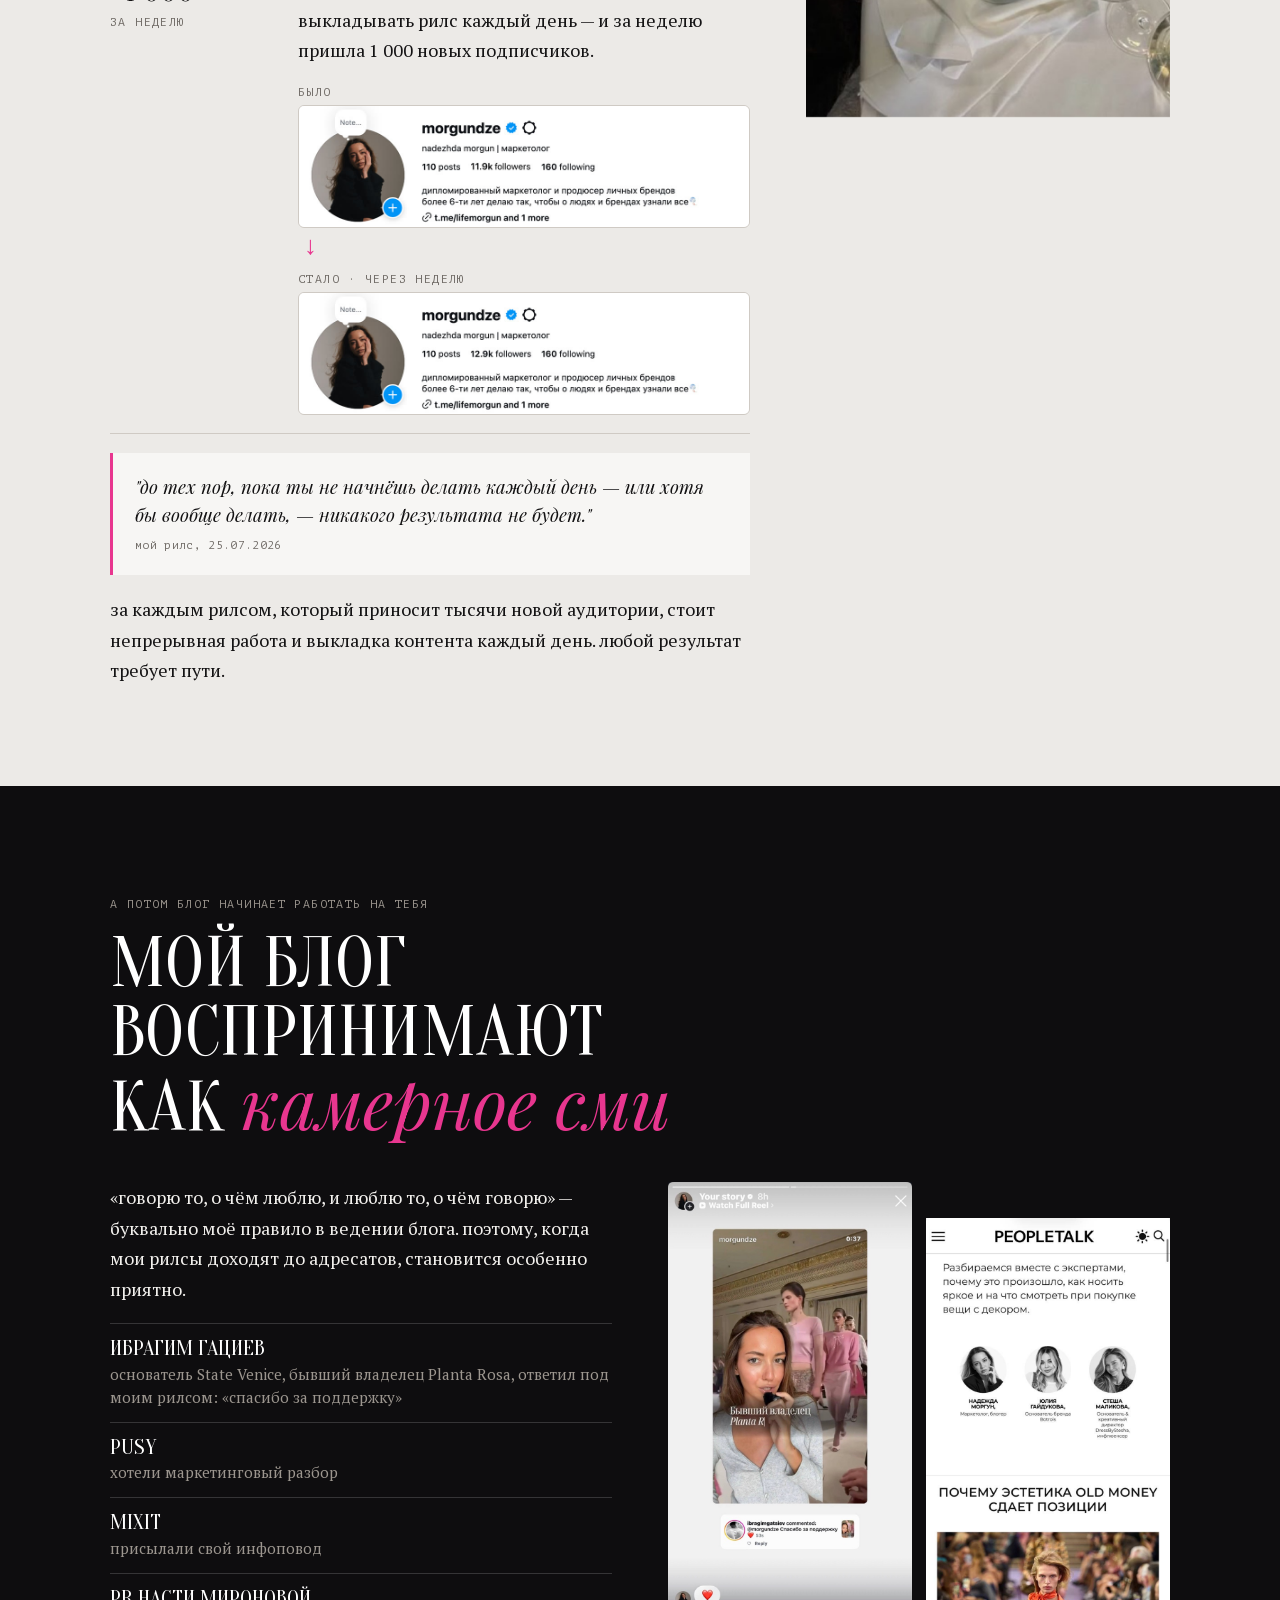
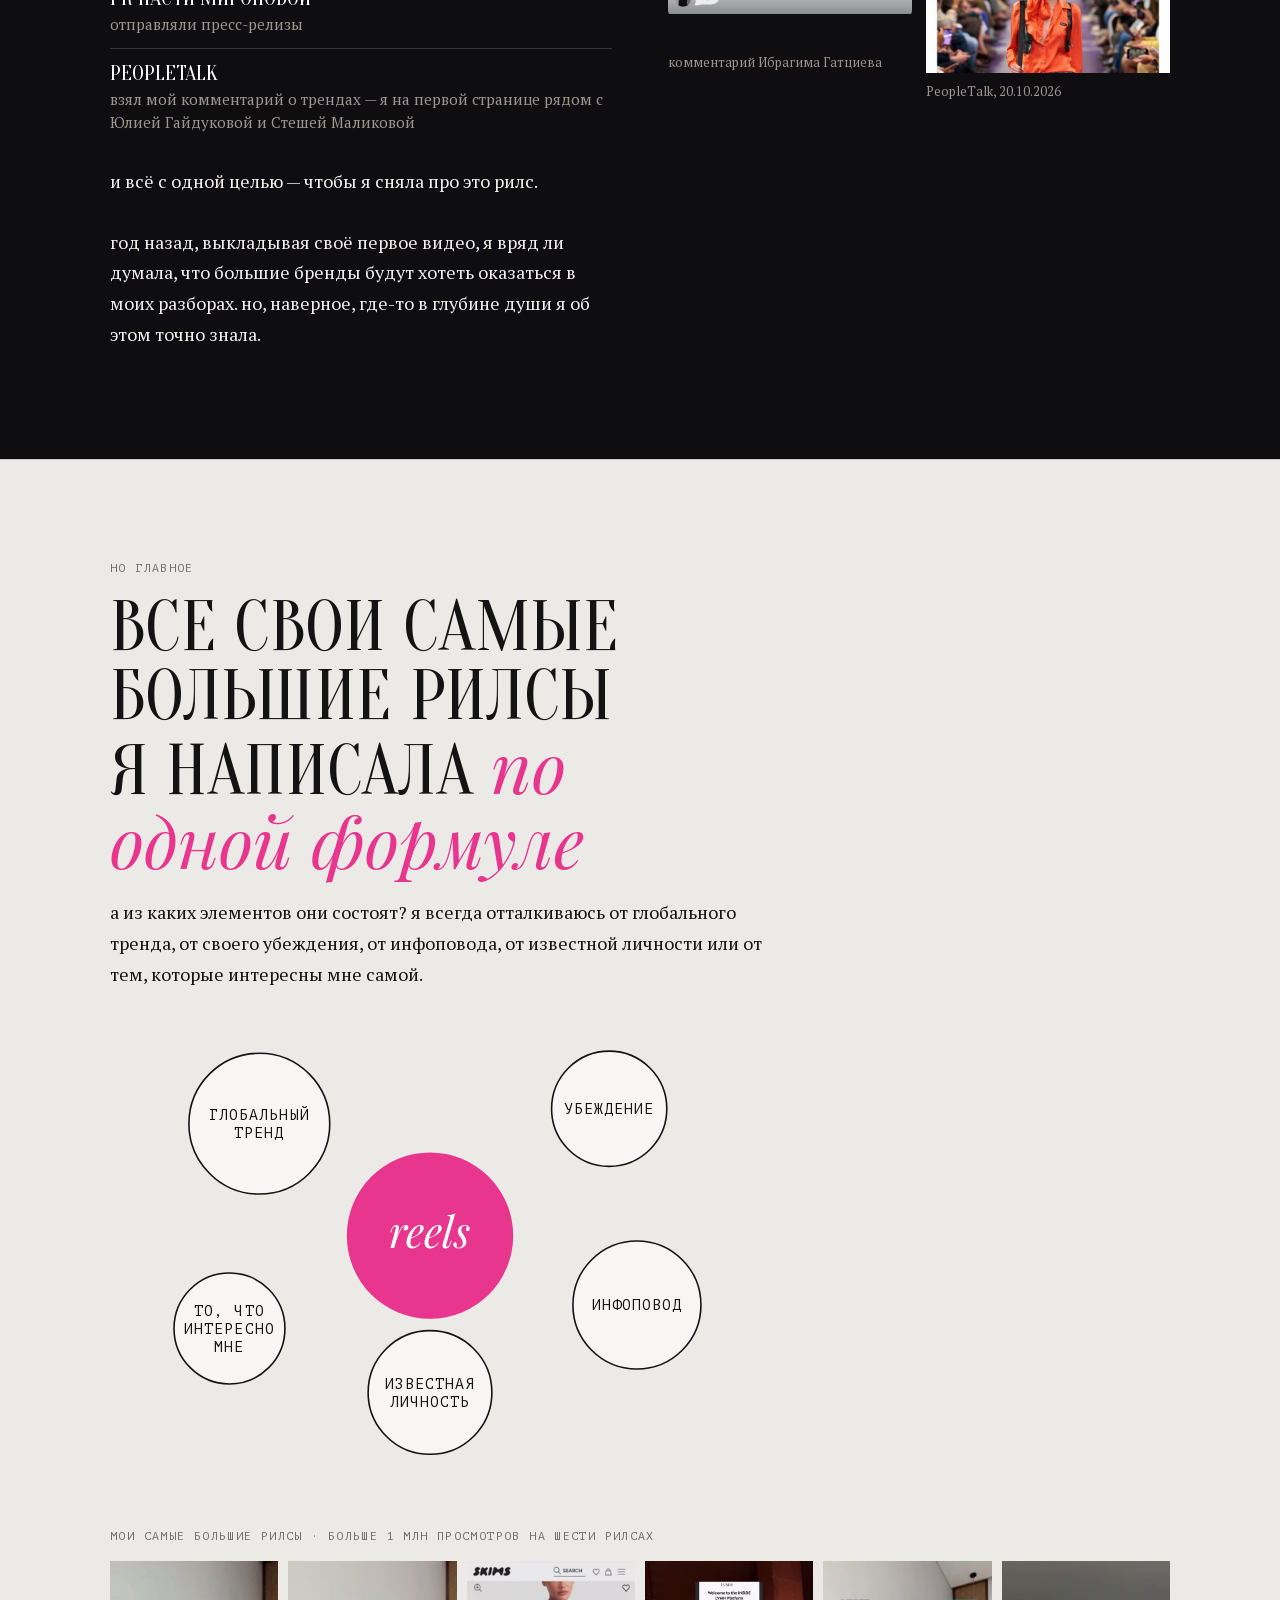
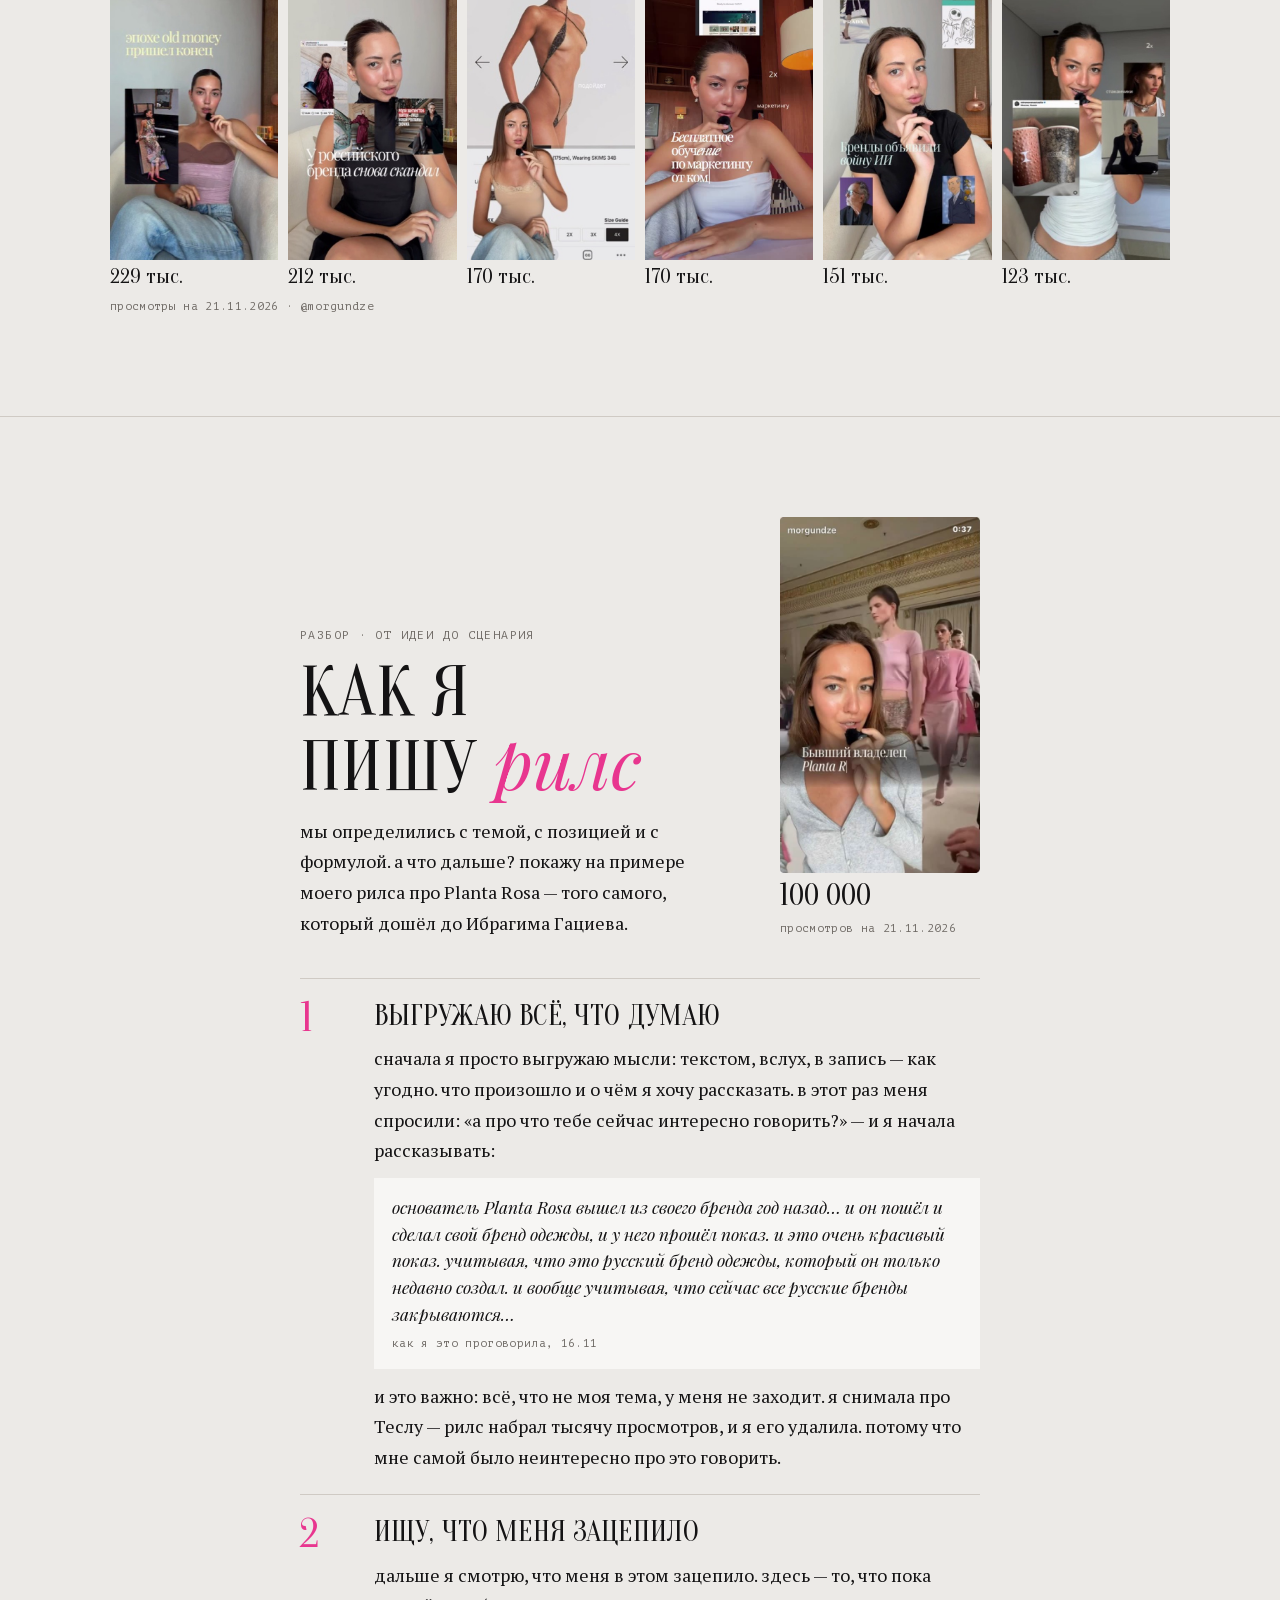
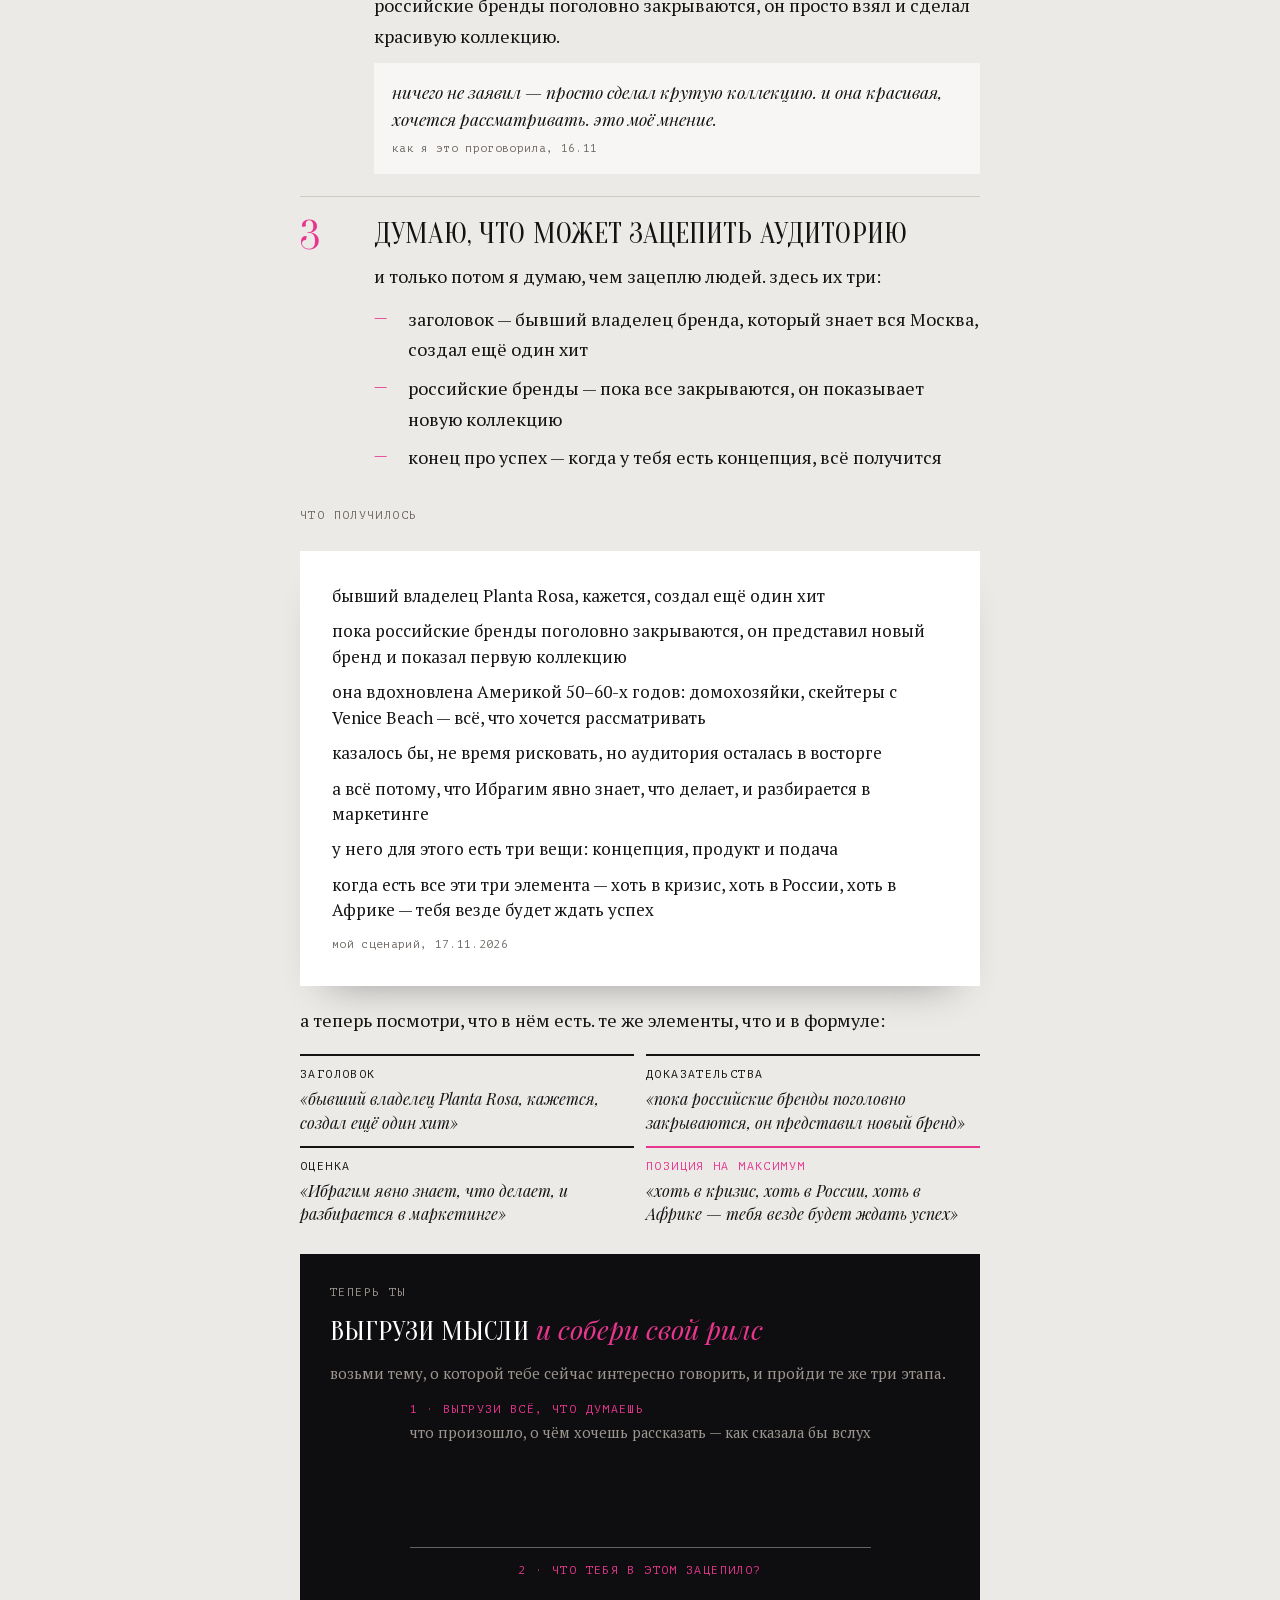
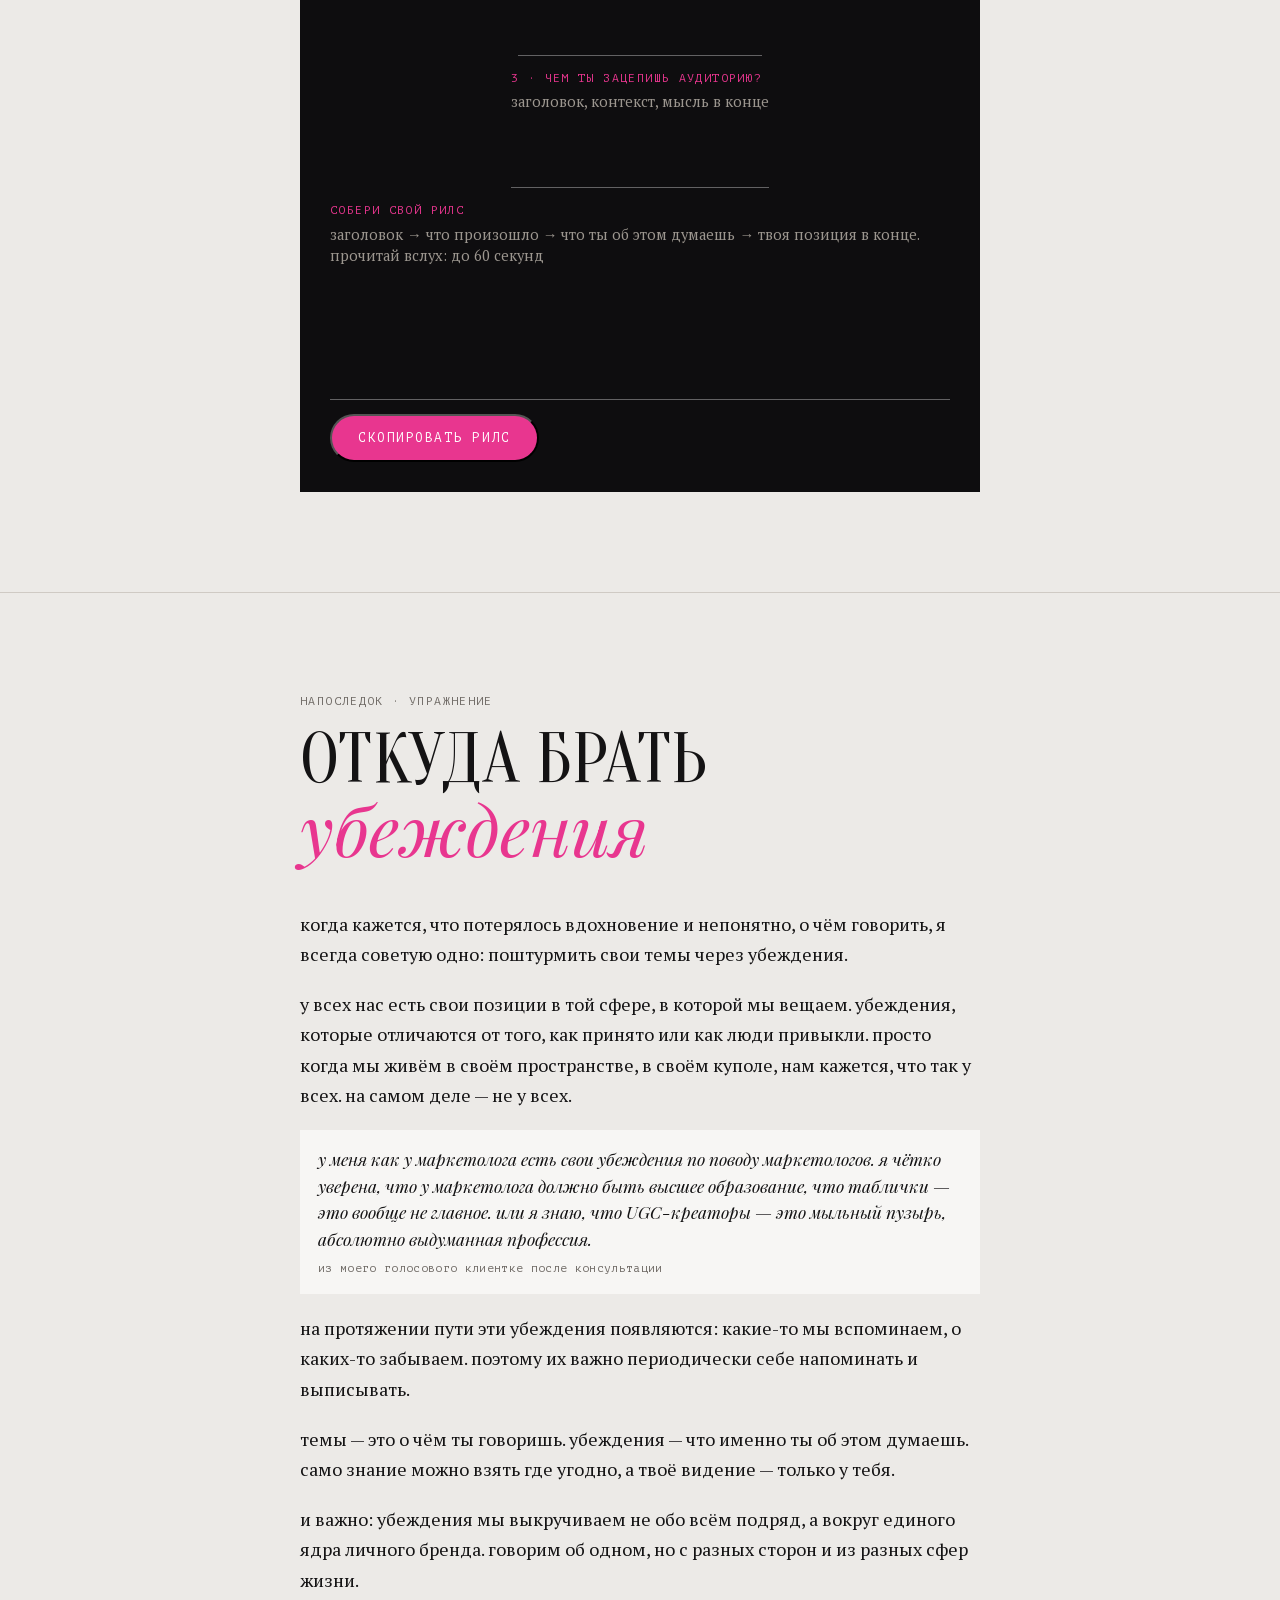
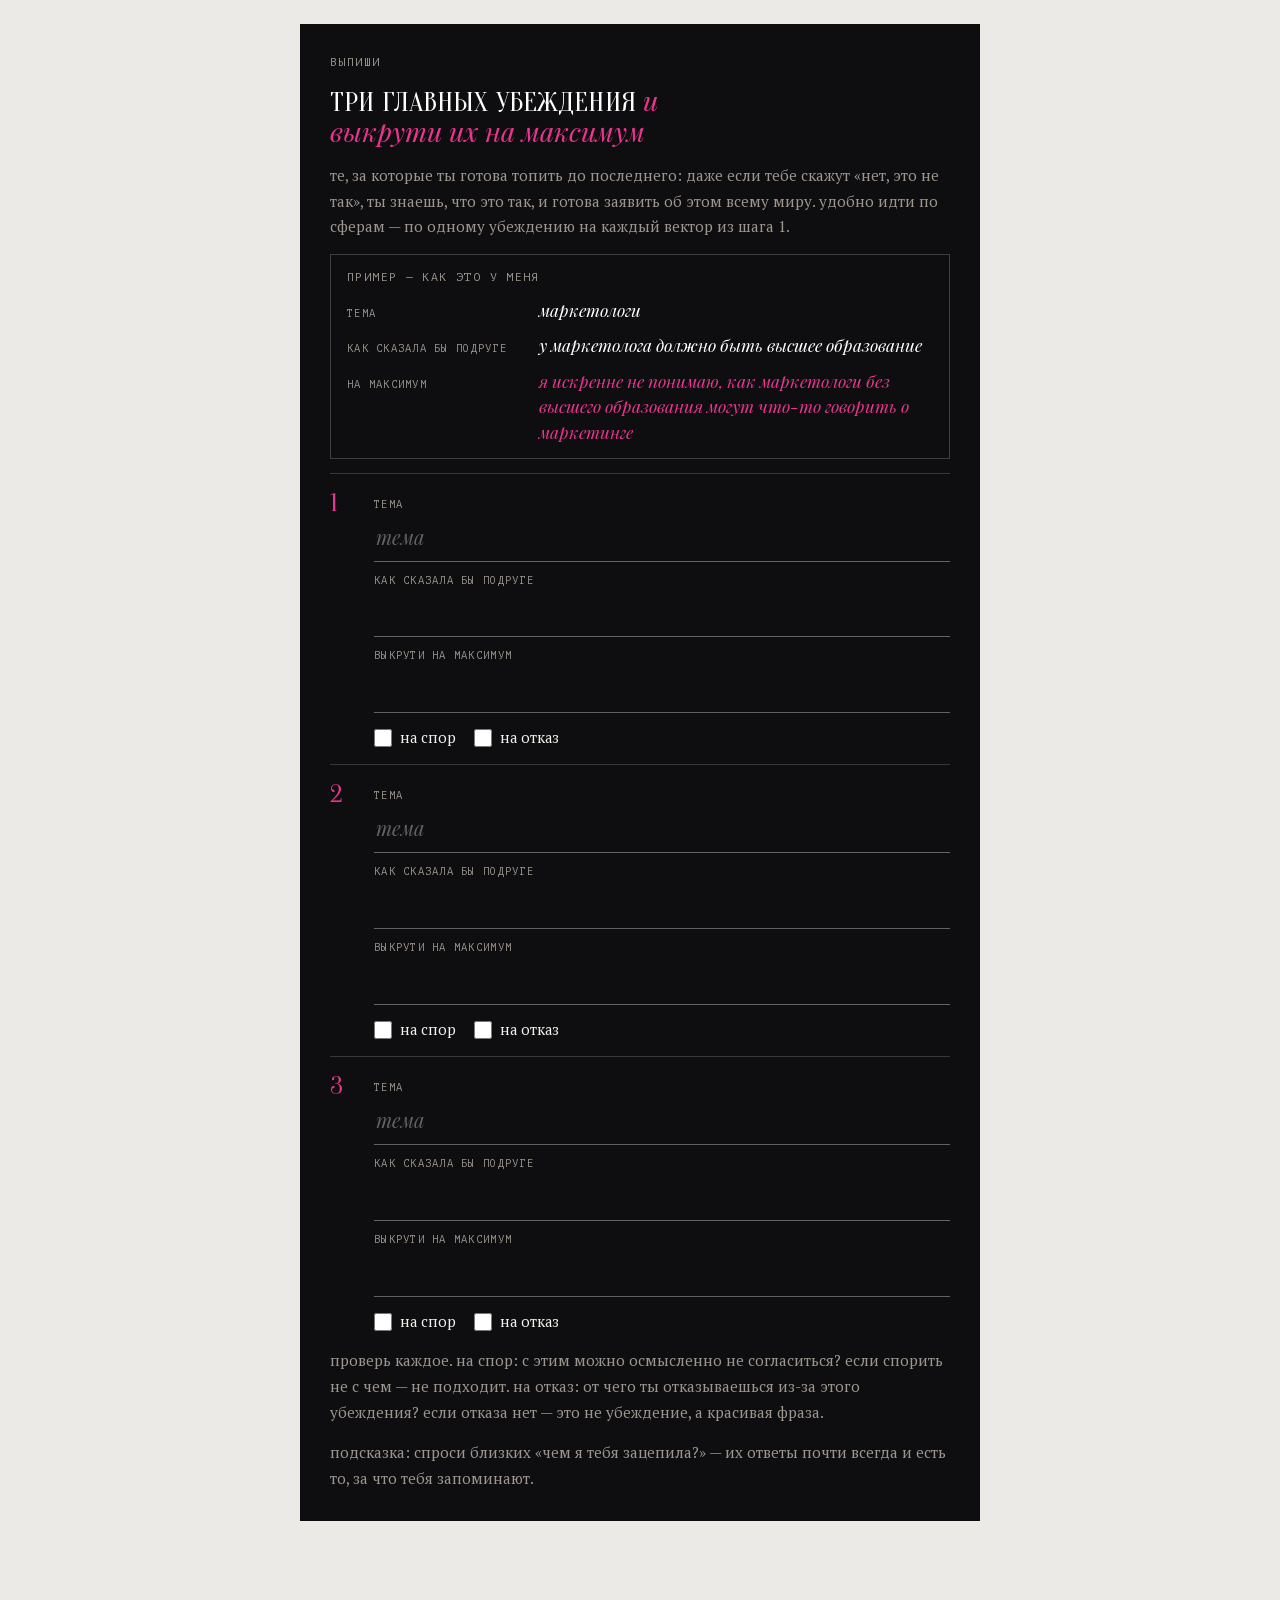
==== commit 5397e342: "Статья о блоге: Instagram 13 036 (23.11) Co-Authored-By: Claude Opus 5.5 <noreply@anthropic.com>" ====
--- a/blog/index.html
+++ b/blog/index.html
@@ -315,7 +315,7 @@
       <div class="me">
         <img src="img/me-cafe.jpg" alt="Надежда Моргун">
         <div class="nums">
-          <div><b>12 995</b><span>подписчиков в Instagram</span></div>
+          <div><b>13 036</b><span>подписчиков в Instagram</span></div>
           <div><b>1 млн+</b><span>просмотров на моих рилсах</span></div>
           <div><b>1 220+</b><span>подписчиков на YouTube · 43 612 просмотров видео</span></div>
         </div>
@@ -652,7 +652,7 @@
       </div>
       <div class="pdays">
         <div class="pday"><p class="mono">день 1 · 25 декабря</p><h3>распаковка смыслов и поиск тем</h3><ul><li>ai-распаковщик — проходим мой метод распаковки</li><li>ядро личного бренда: о чём ты на самом деле</li><li>зоны уникальности: что ты делаешь «слишком»</li><li>убеждения на максимум</li><li>3–4 направления блога и темы на январь</li></ul></div>
-        <div class="pday"><p class="mono">день 2 · 26 декабря</p><h3>структура рилсов</h3><ul><li>начало, середина, конец — что решают первые 3 секунды</li><li>широкий заход: 7 типов заголовков</li><li>сценарий за 5 шагов</li><li>без шаблонов «100 хуков» — твоя структура под твои темы</li></ul></div>
+        <div class="pday"><p class="mono">день 2 · 26 декабря</p><h3>структура рилсов</h3><ul><li>начало, середина, конец — мой подход к сценариям</li><li>широкий заход: 7 типов заголовков</li><li>сценарий за 5 шагов</li><li>без шаблонов «100 хуков» — твоя структура под твои темы</li></ul></div>
       </div>
       <div class="ai">
         <p class="mono">бонус · ai-распаковщик</p>
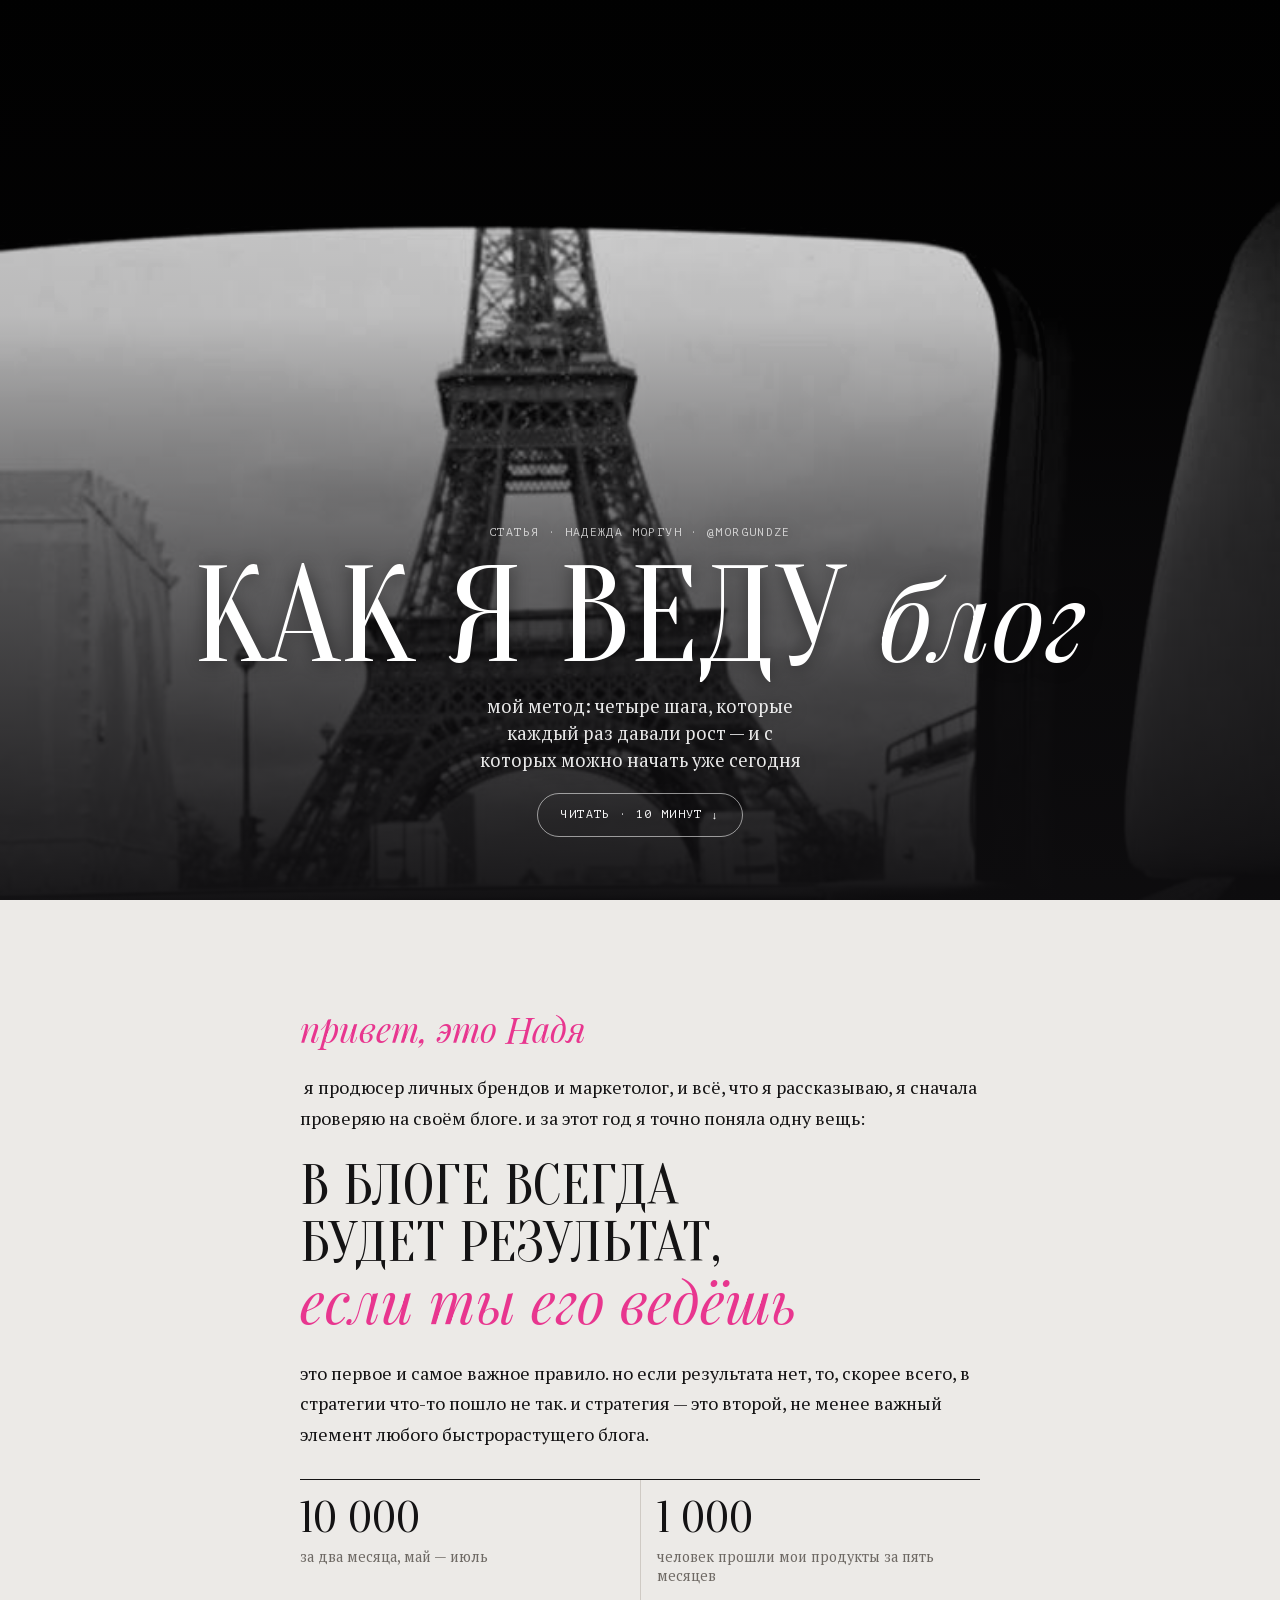
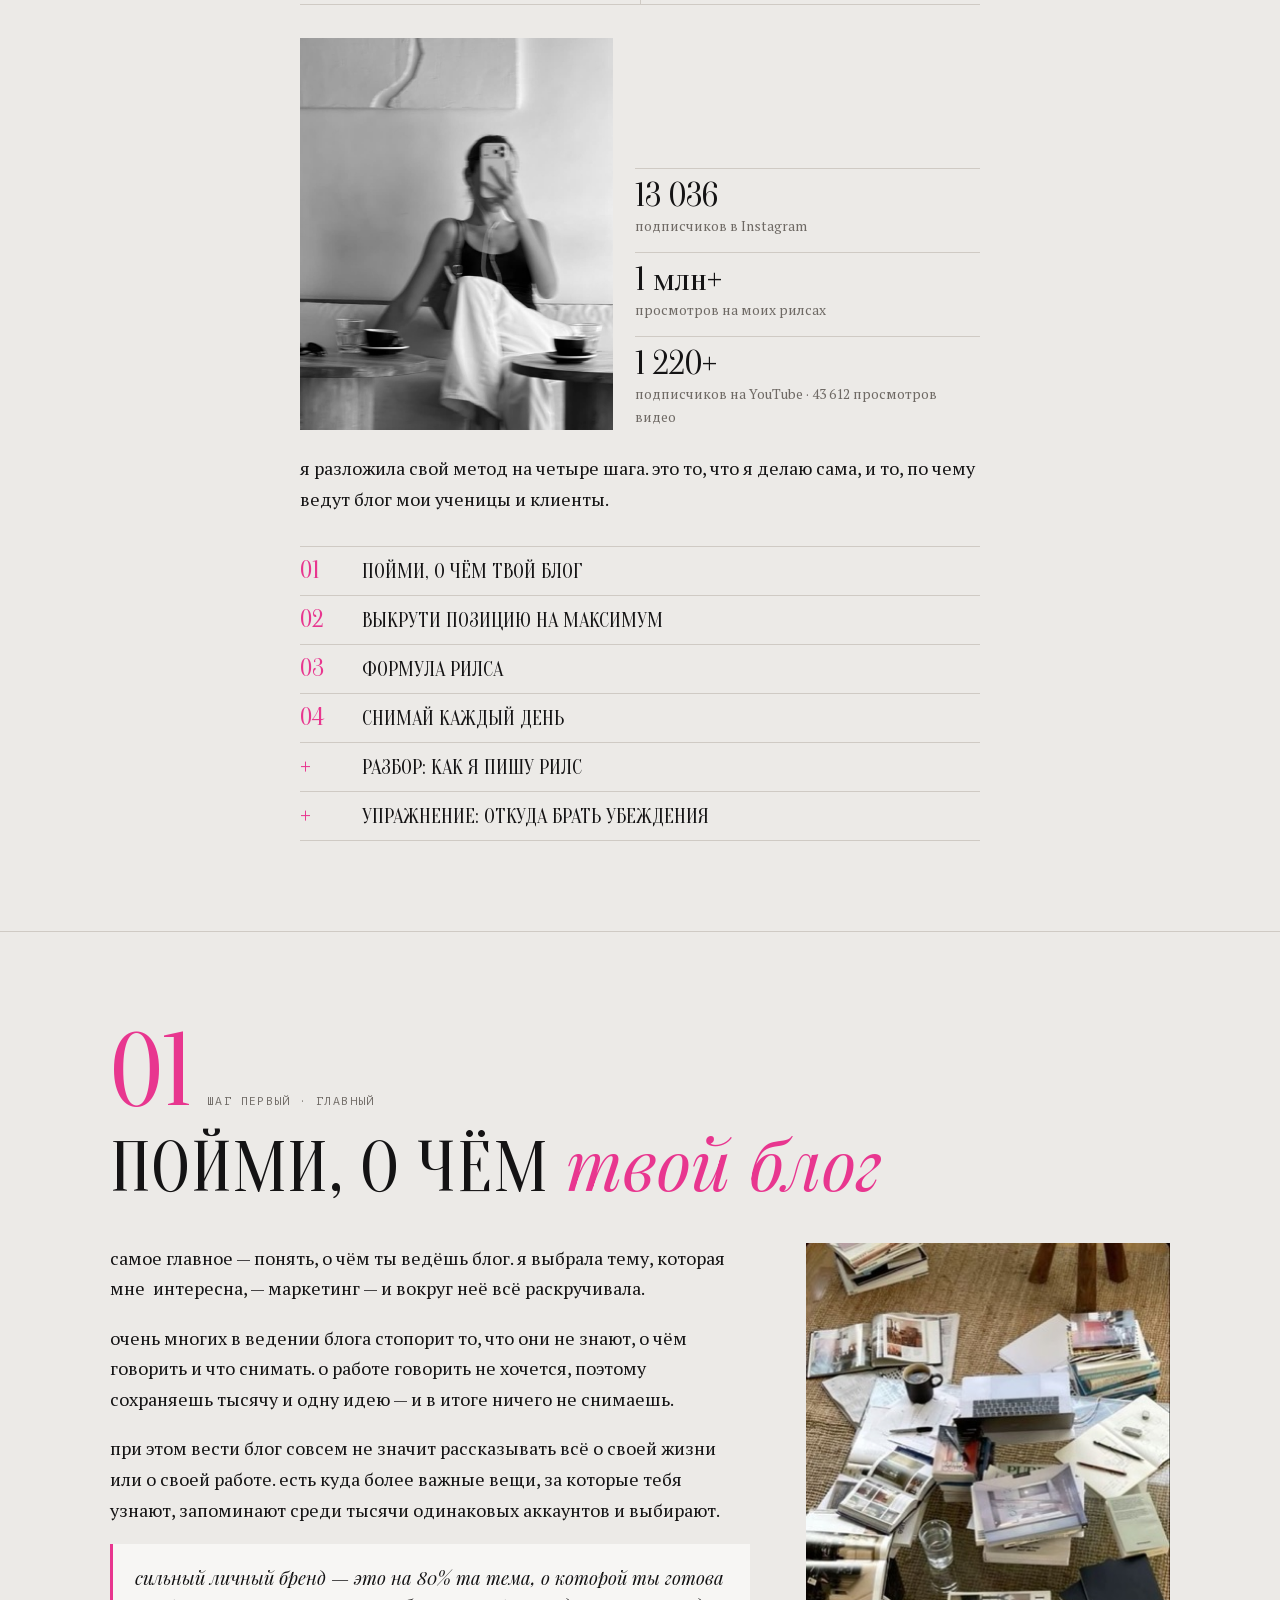
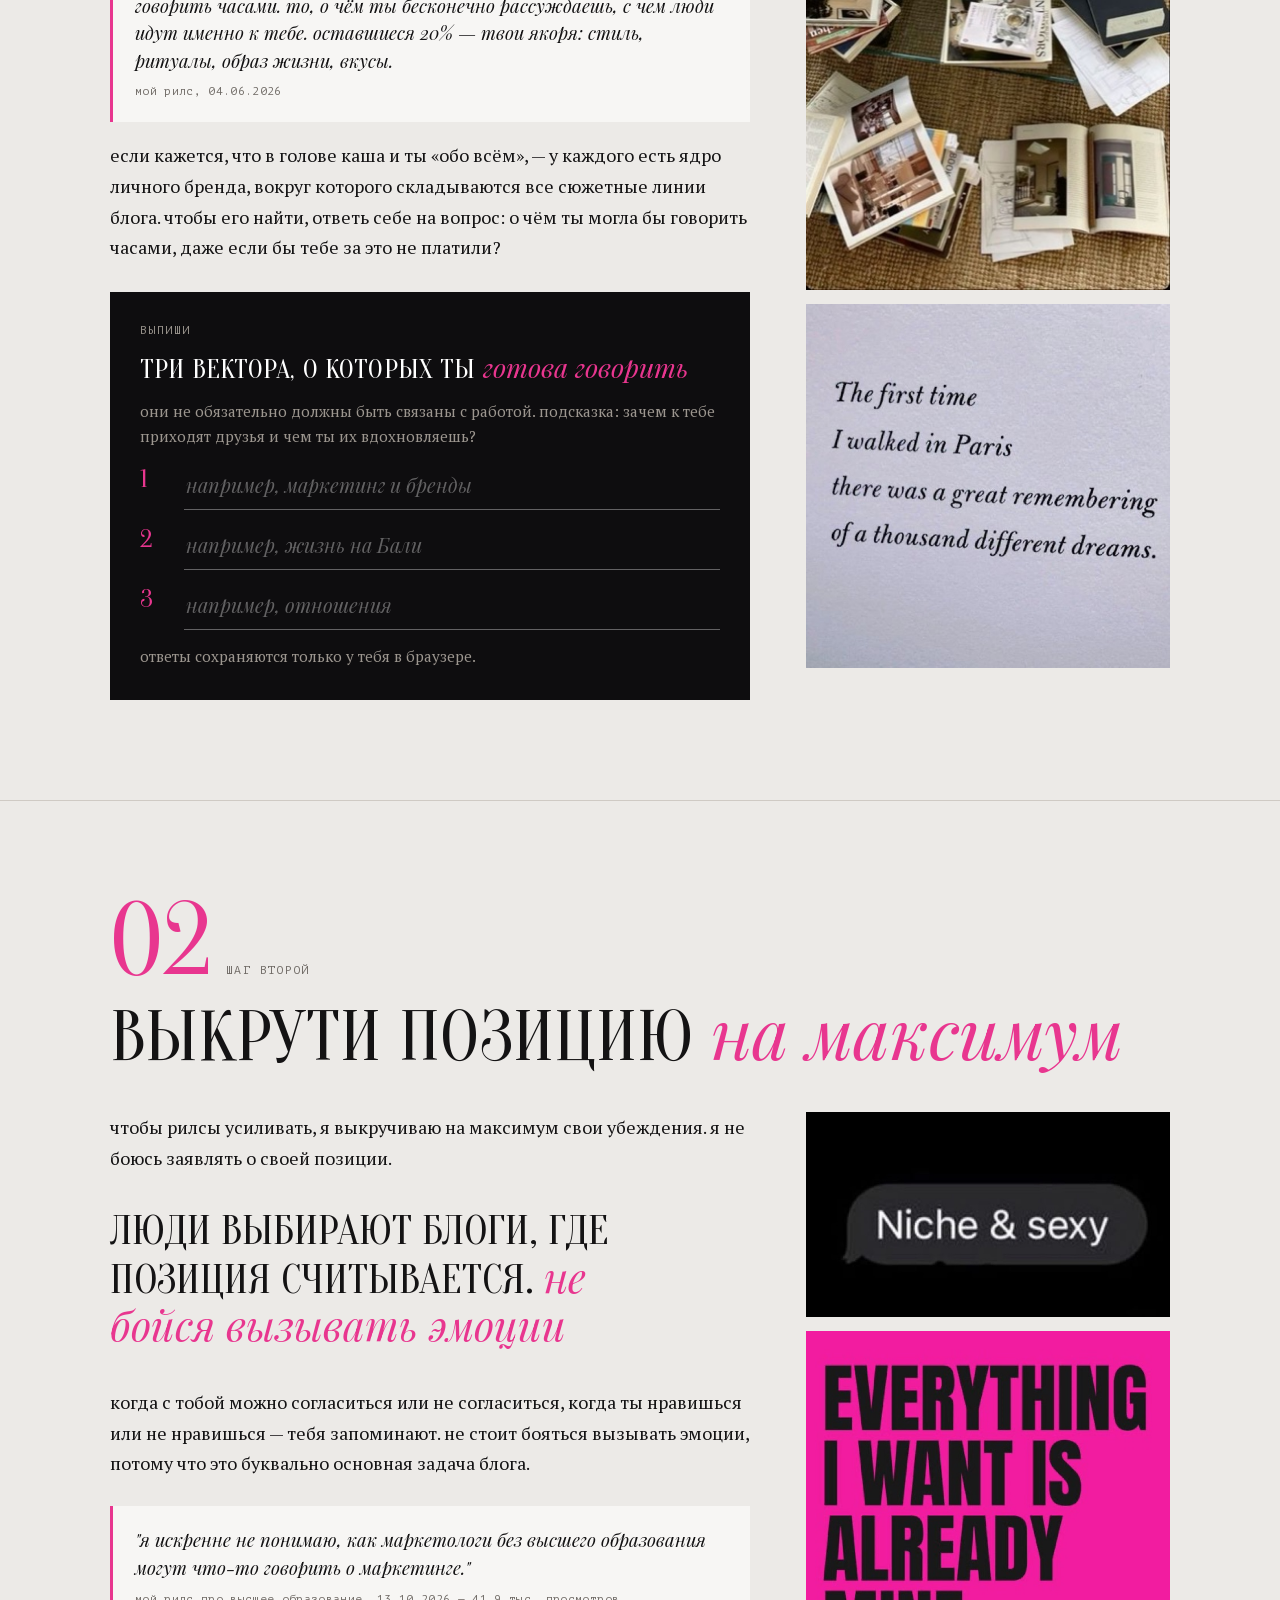
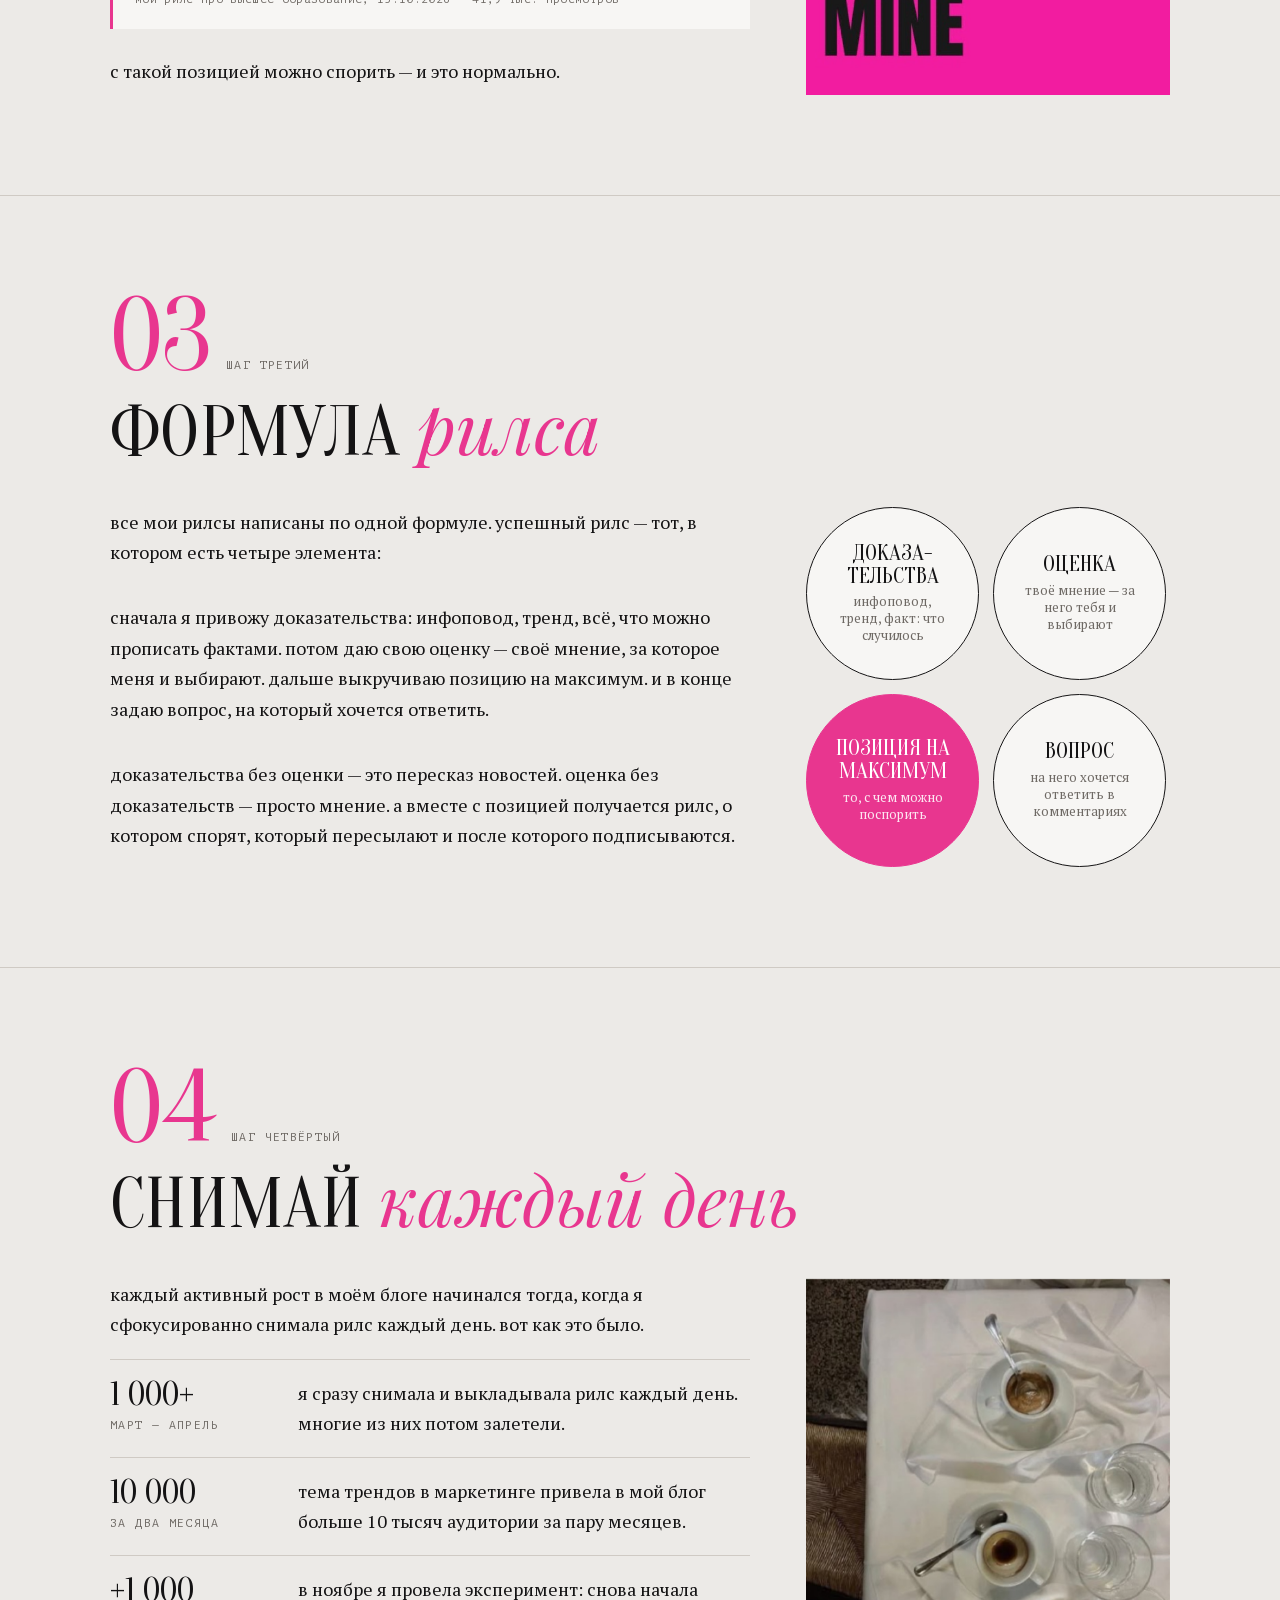
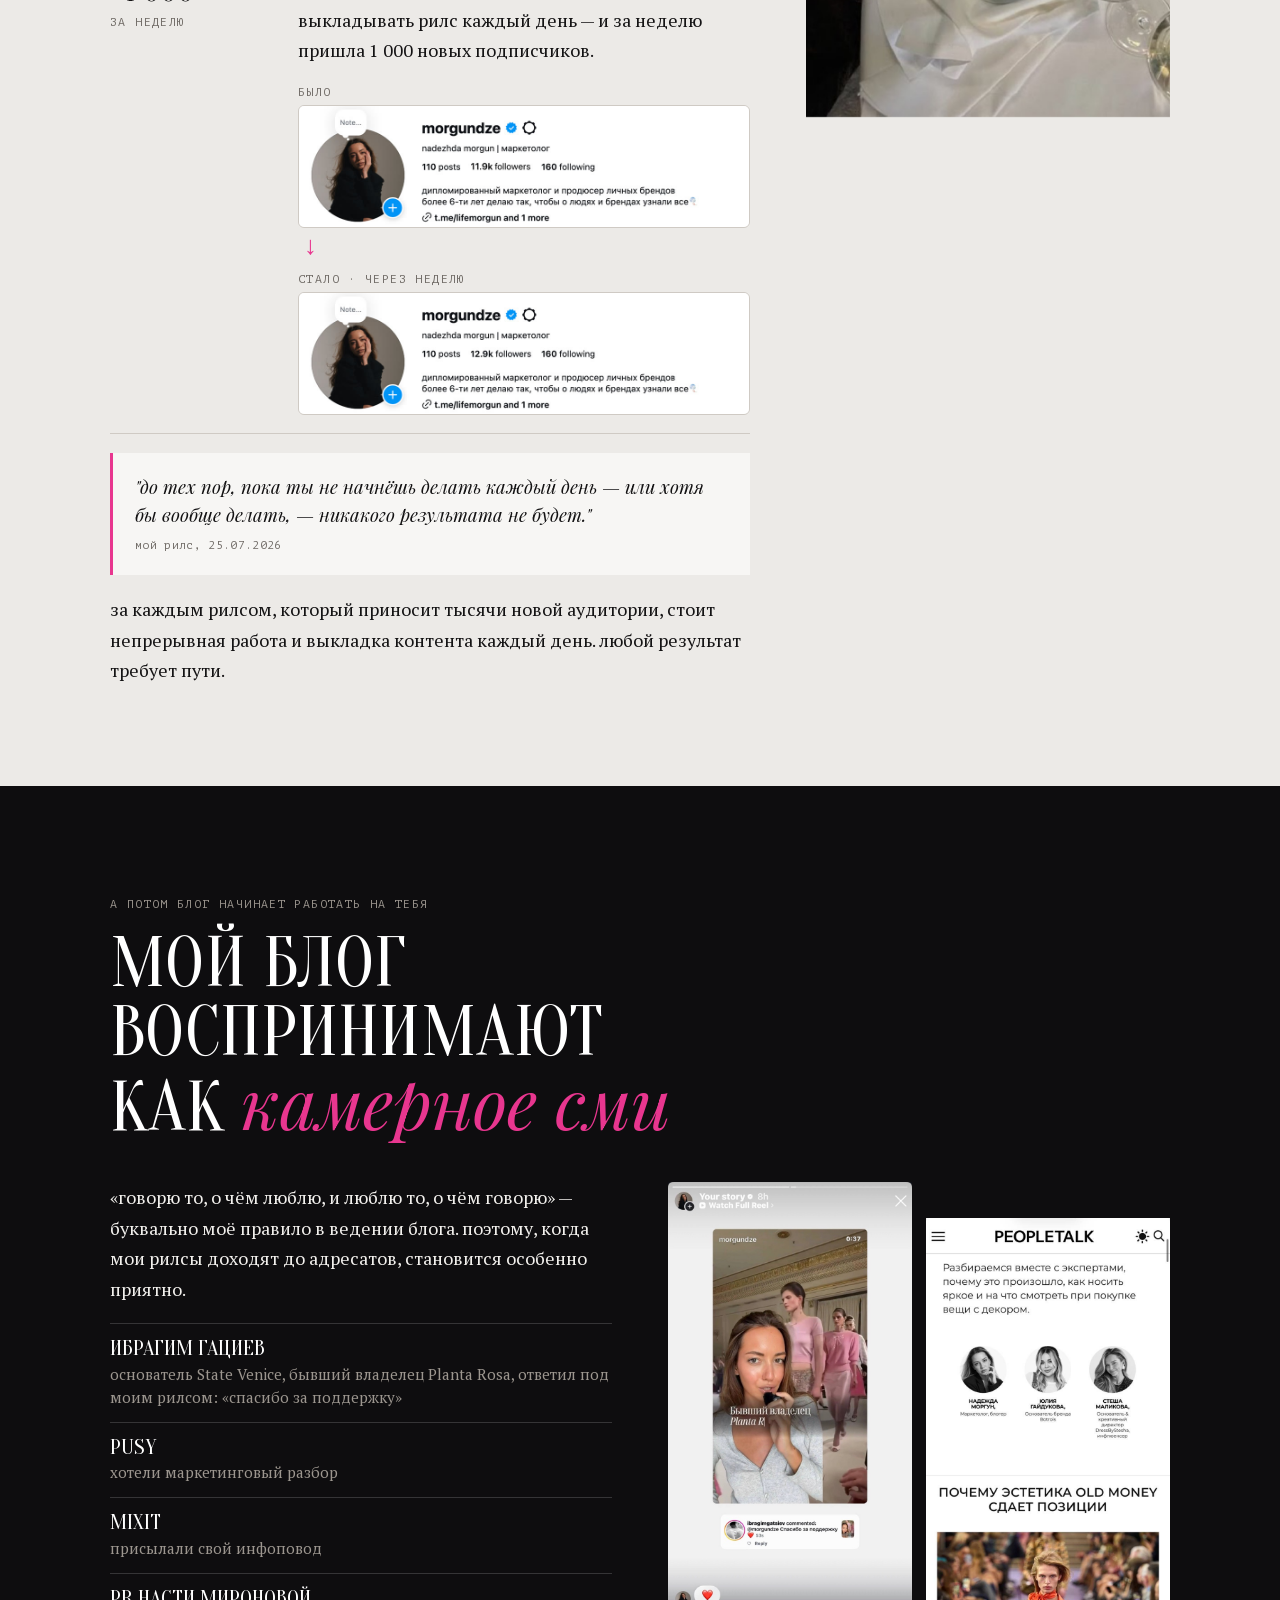
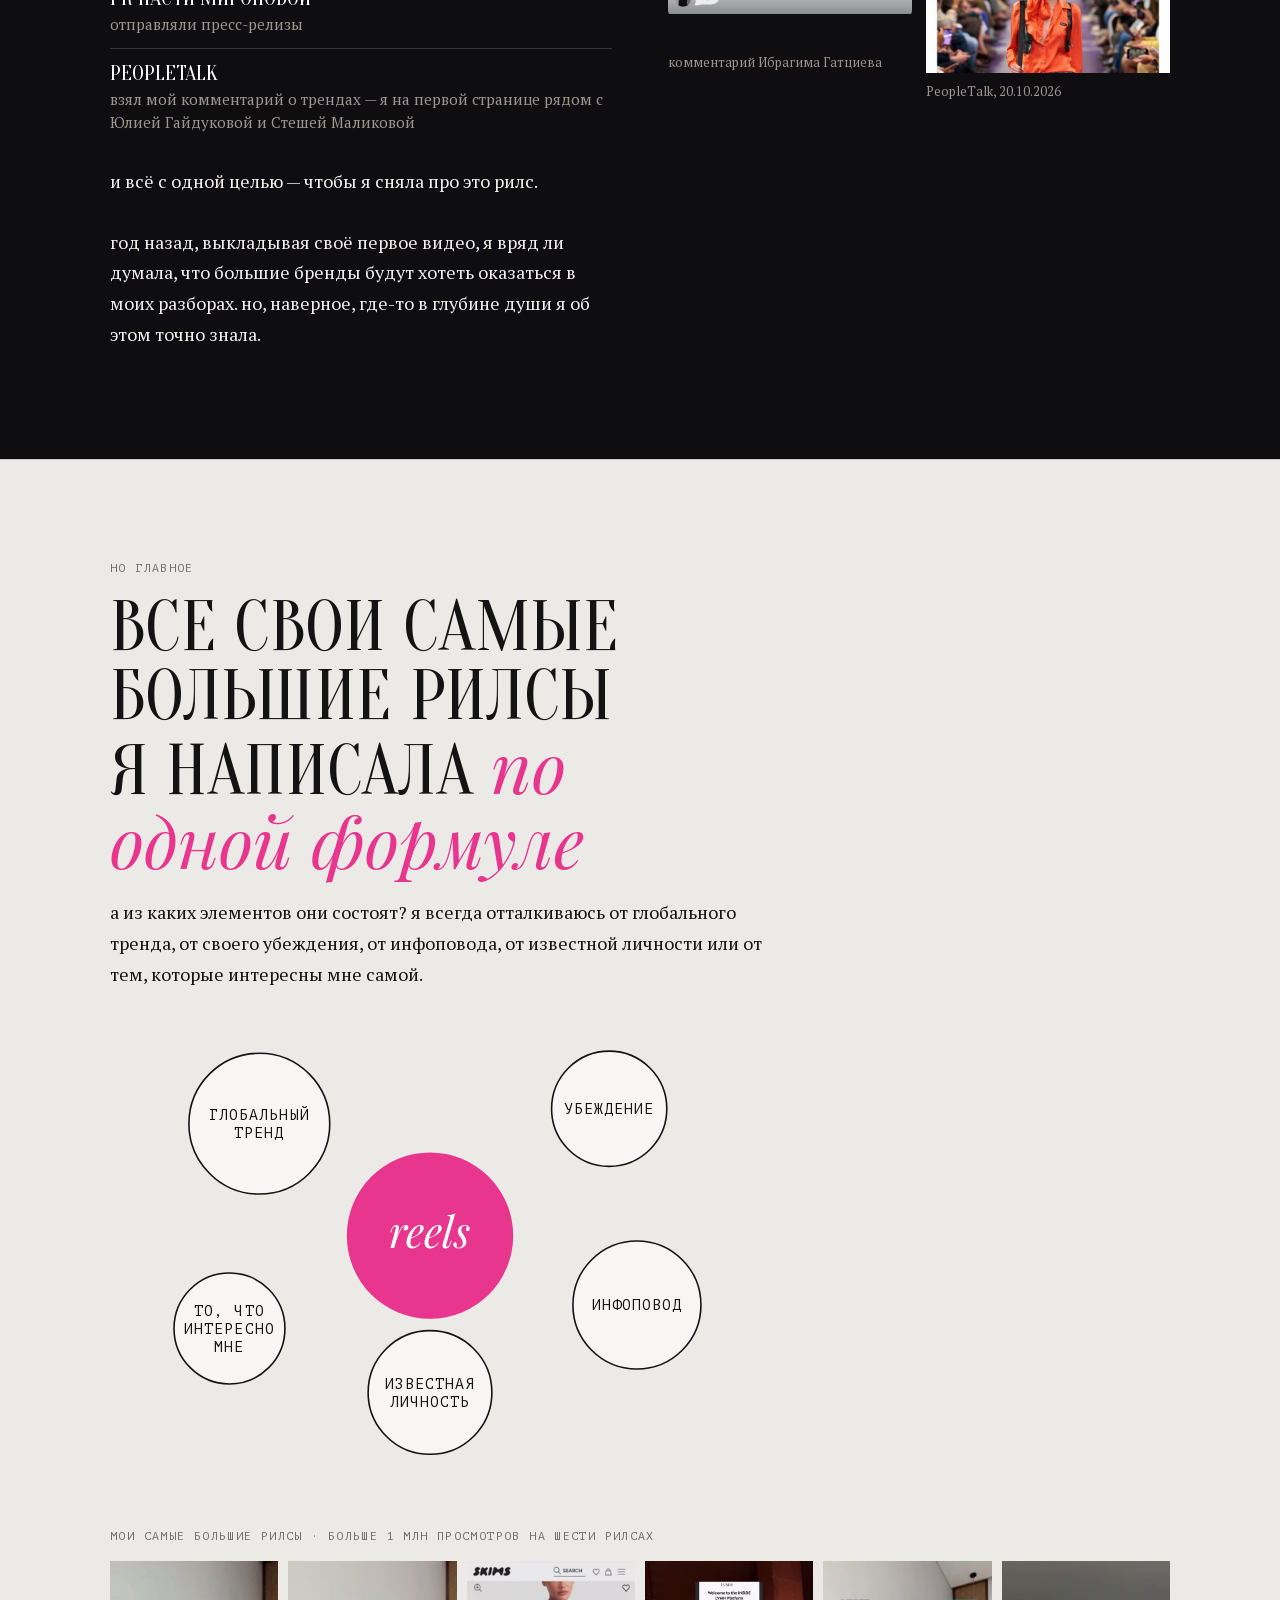
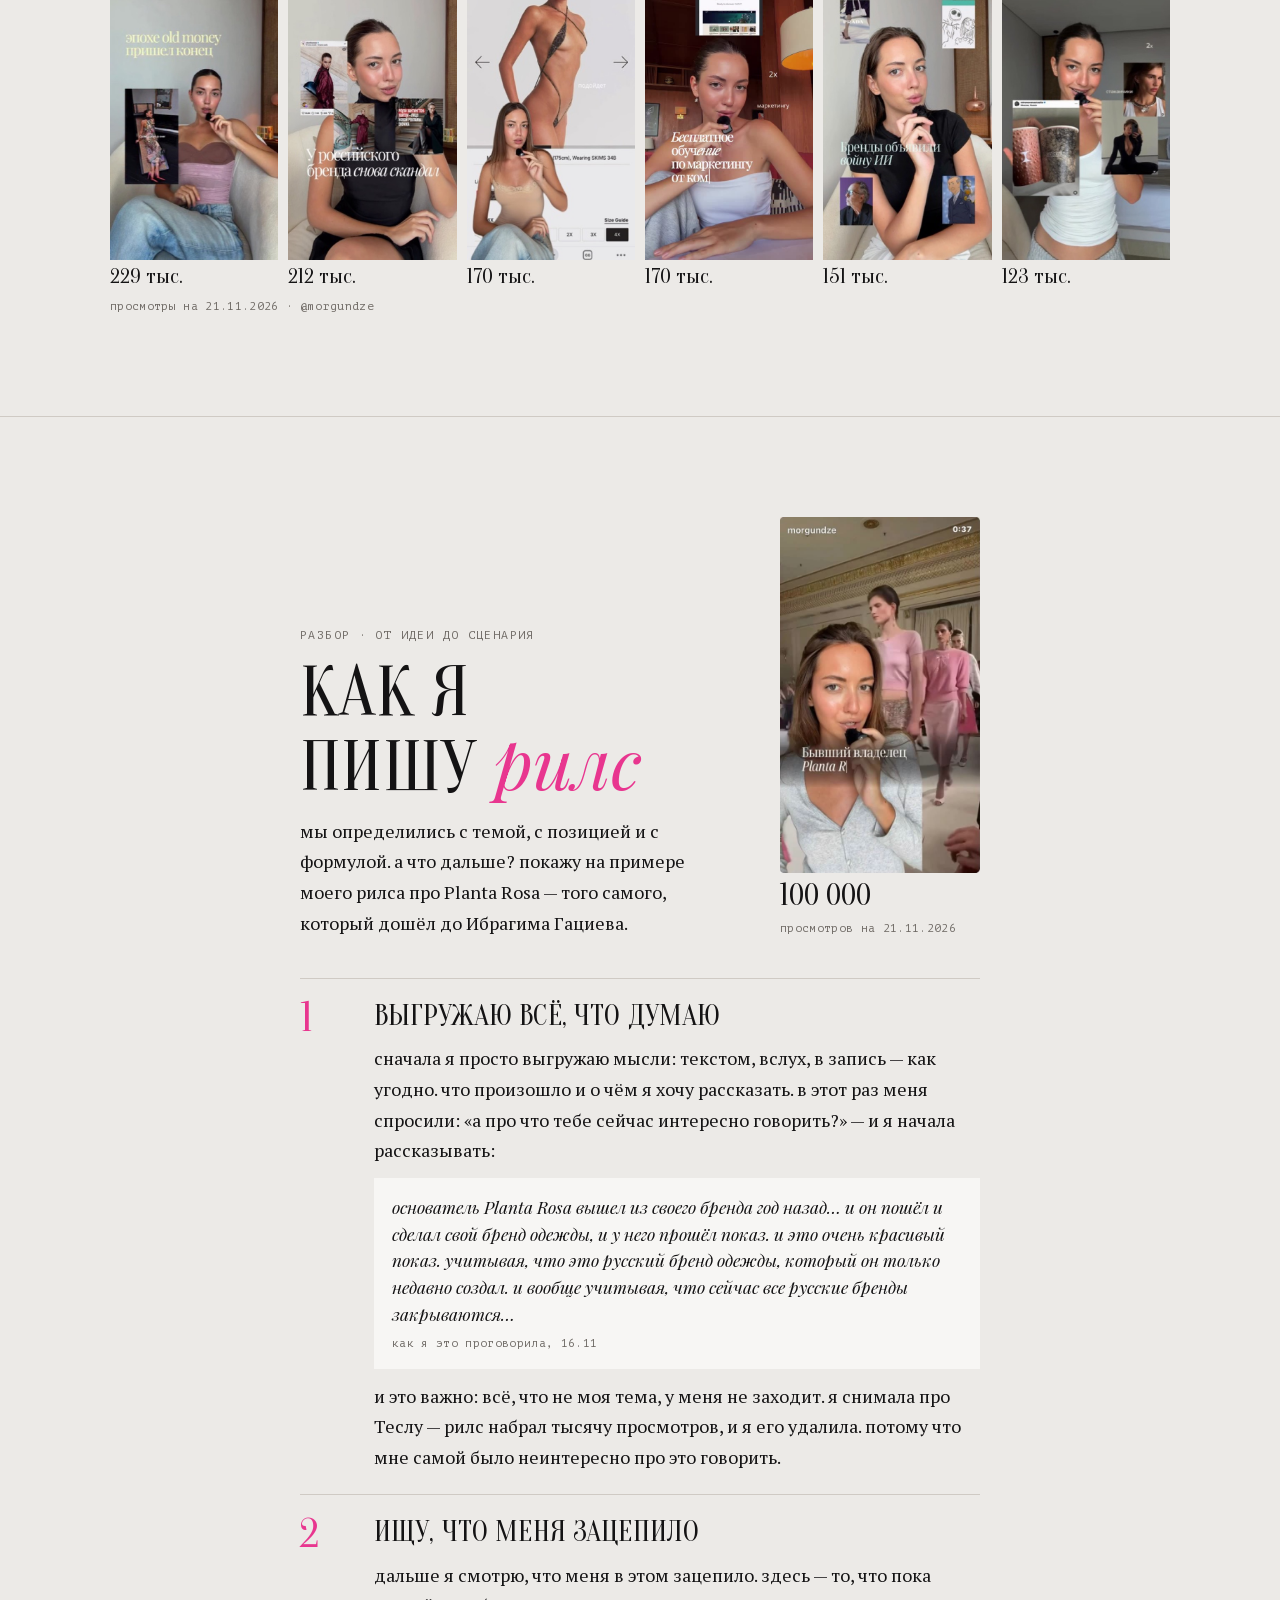
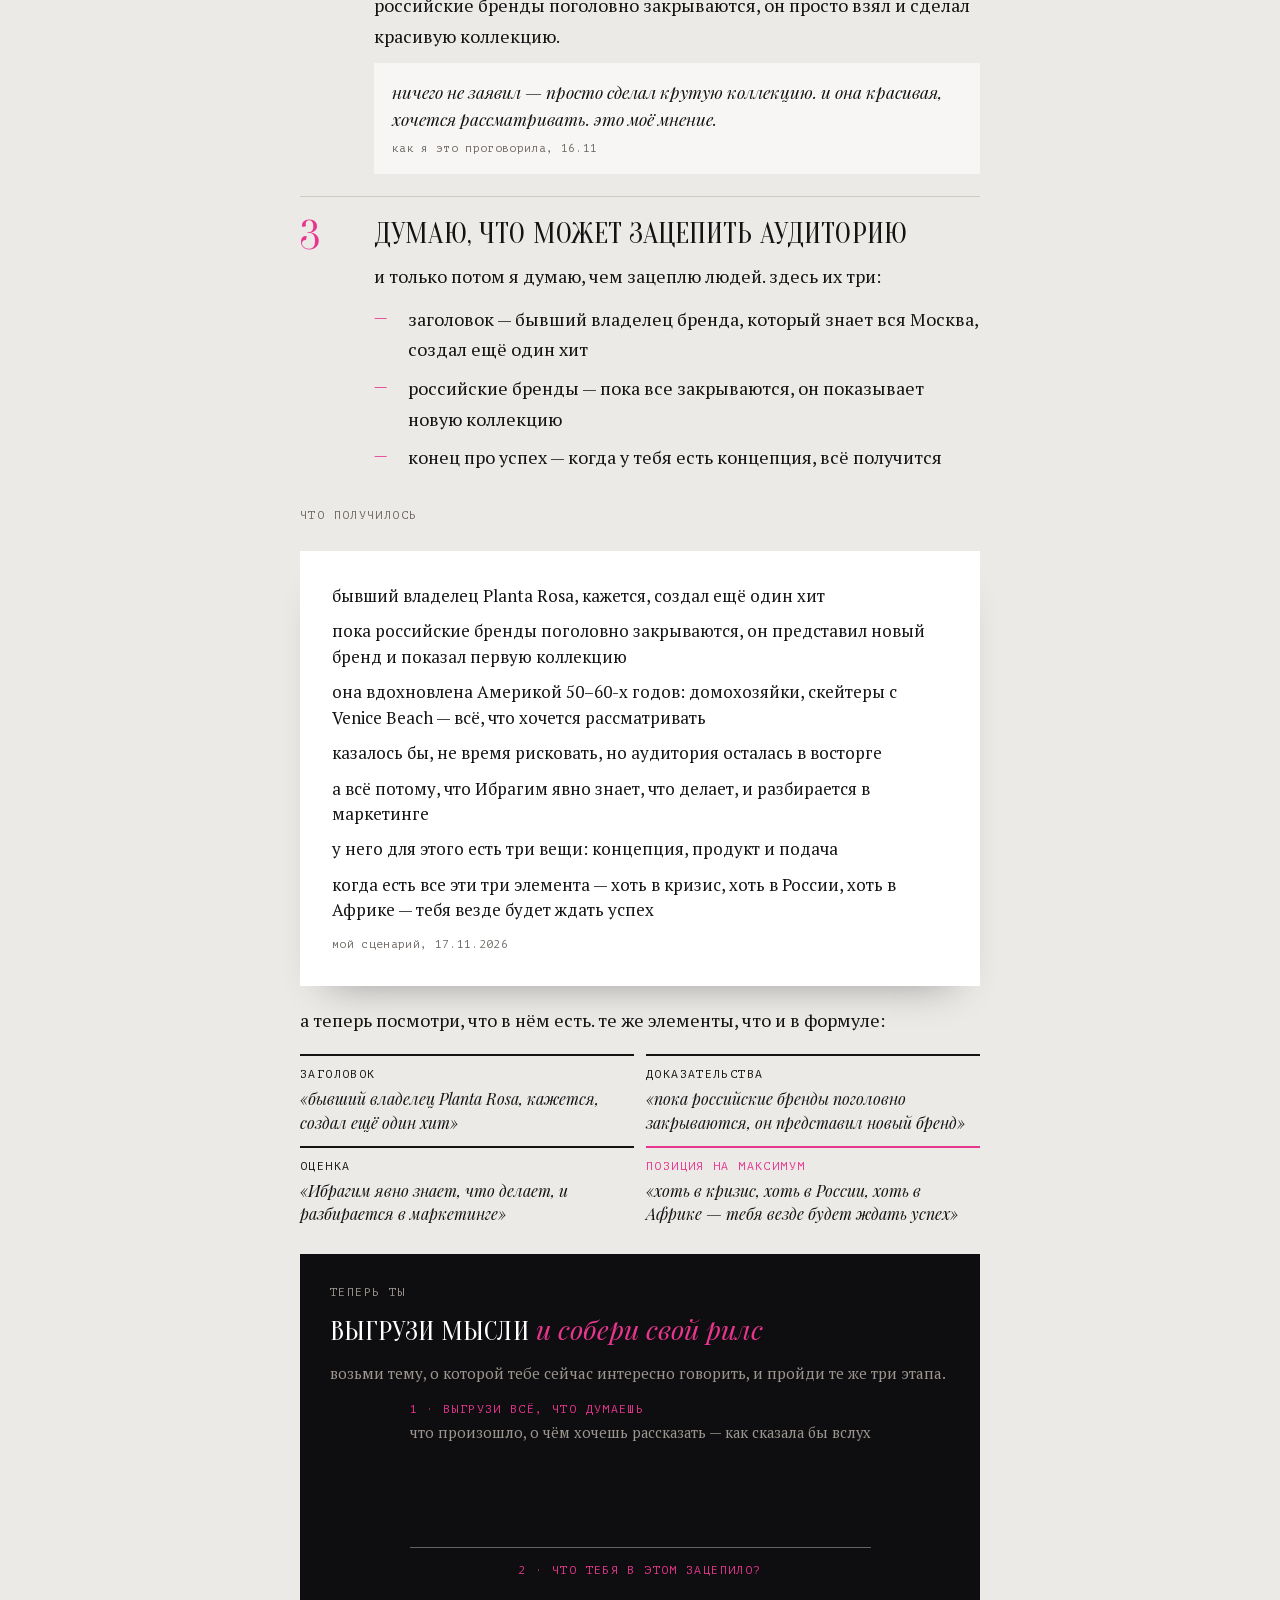
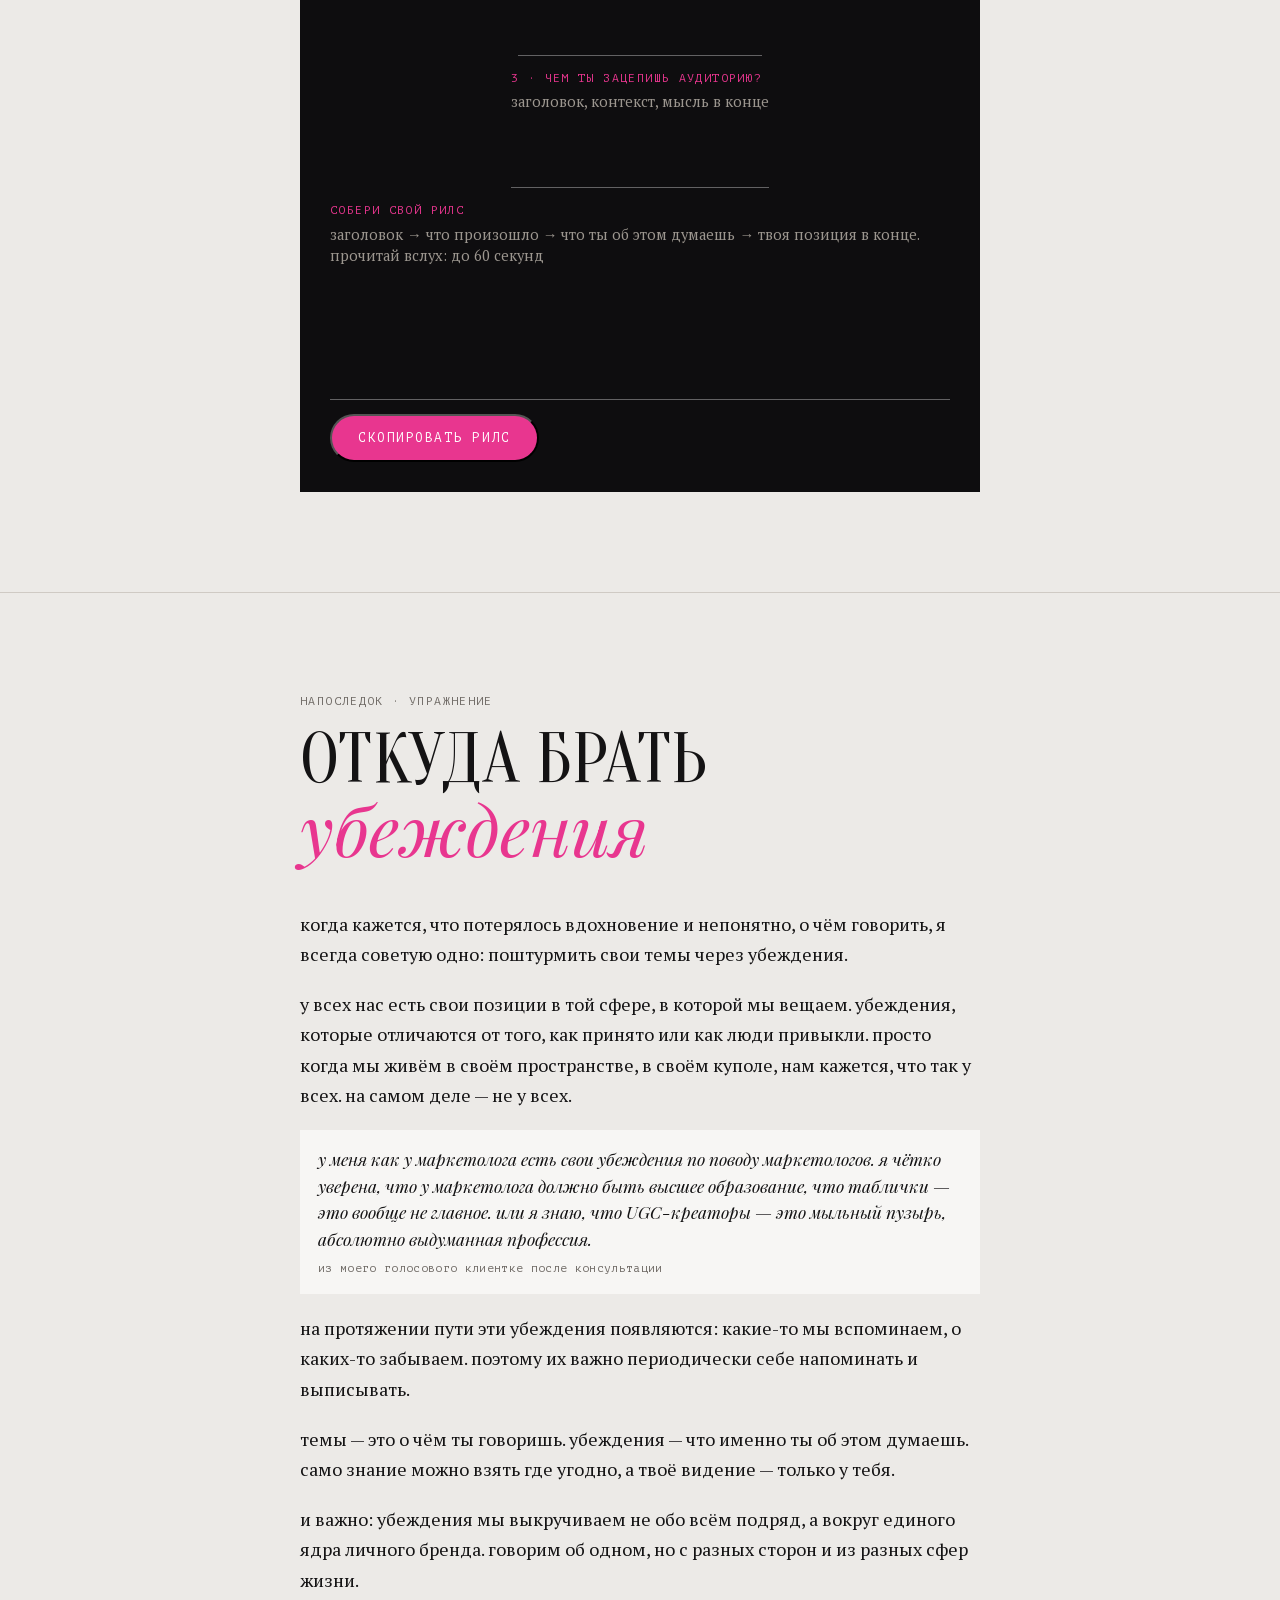
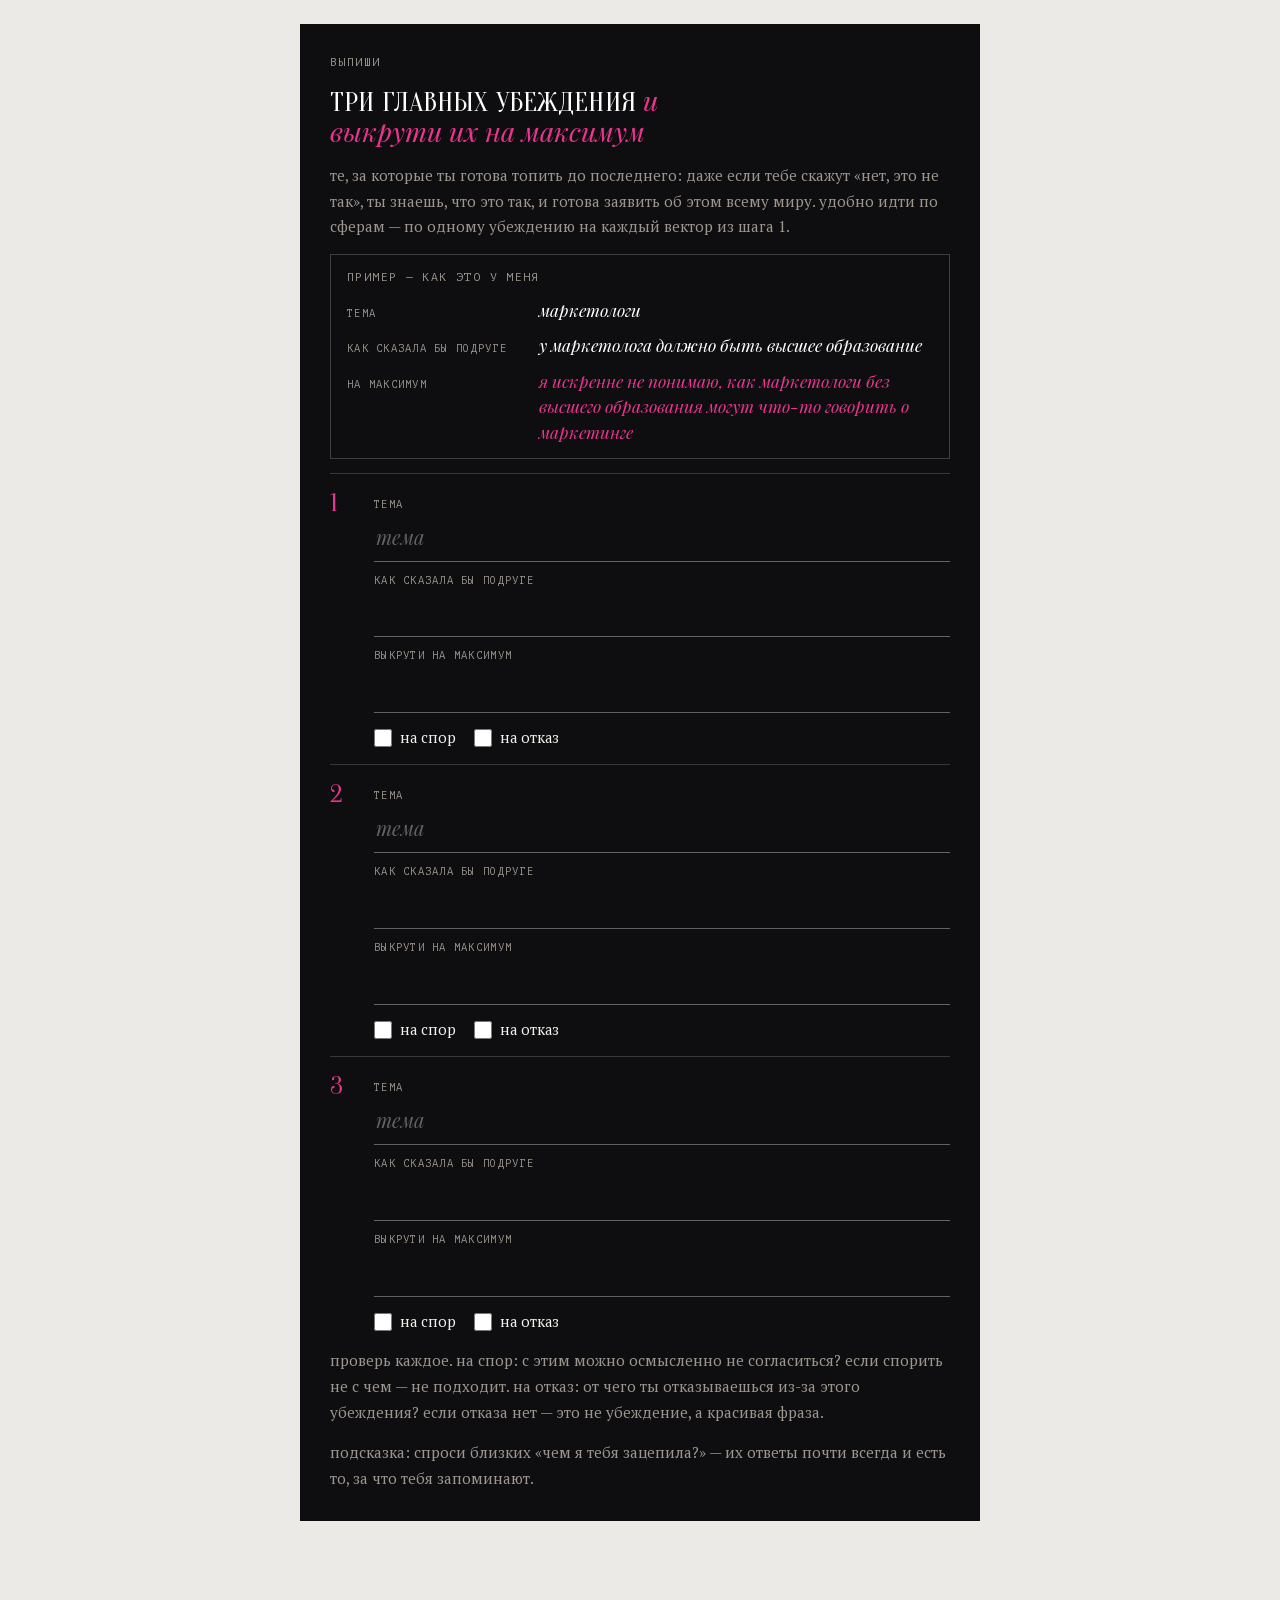
==== commit 18d41e92: "Практикум: «мой подход к сценариям»; статья: вступление про правило и стратегию Co-Authored-By: Clau" ====
--- a/blog/index.html
+++ b/blog/index.html
@@ -307,7 +307,7 @@
       <p class="hello">привет, это Надя</p>
       <p>&nbsp;я продюсер личных брендов и маркетолог, и всё, что я рассказываю, я сначала проверяю на своём блоге. и за этот год я точно поняла одну вещь:</p>
       <p class="thesis">в блоге всегда будет результат, <span class="it">если ты его ведёшь</span></p>
-      <p>невозможно, чтобы ты что-то делал, а результата не было. за год у меня было три взлёта. и каждый раз активный рост начинался тогда, когда я сфокусированно снимала рилс каждый день.</p>
+      <p>это первое и самое важное правило. но если результата нет, то, скорее всего, в стратегии что-то пошло не так. и стратегия — это второй, не менее важный элемент любого быстрорастущего блога.</p>
       <div class="flights">
         <div><b>10 000</b><span>за два месяца, май — июль</span></div>
         <div><b>1 000</b><span>человек прошли мои продукты за пять месяцев</span></div>
